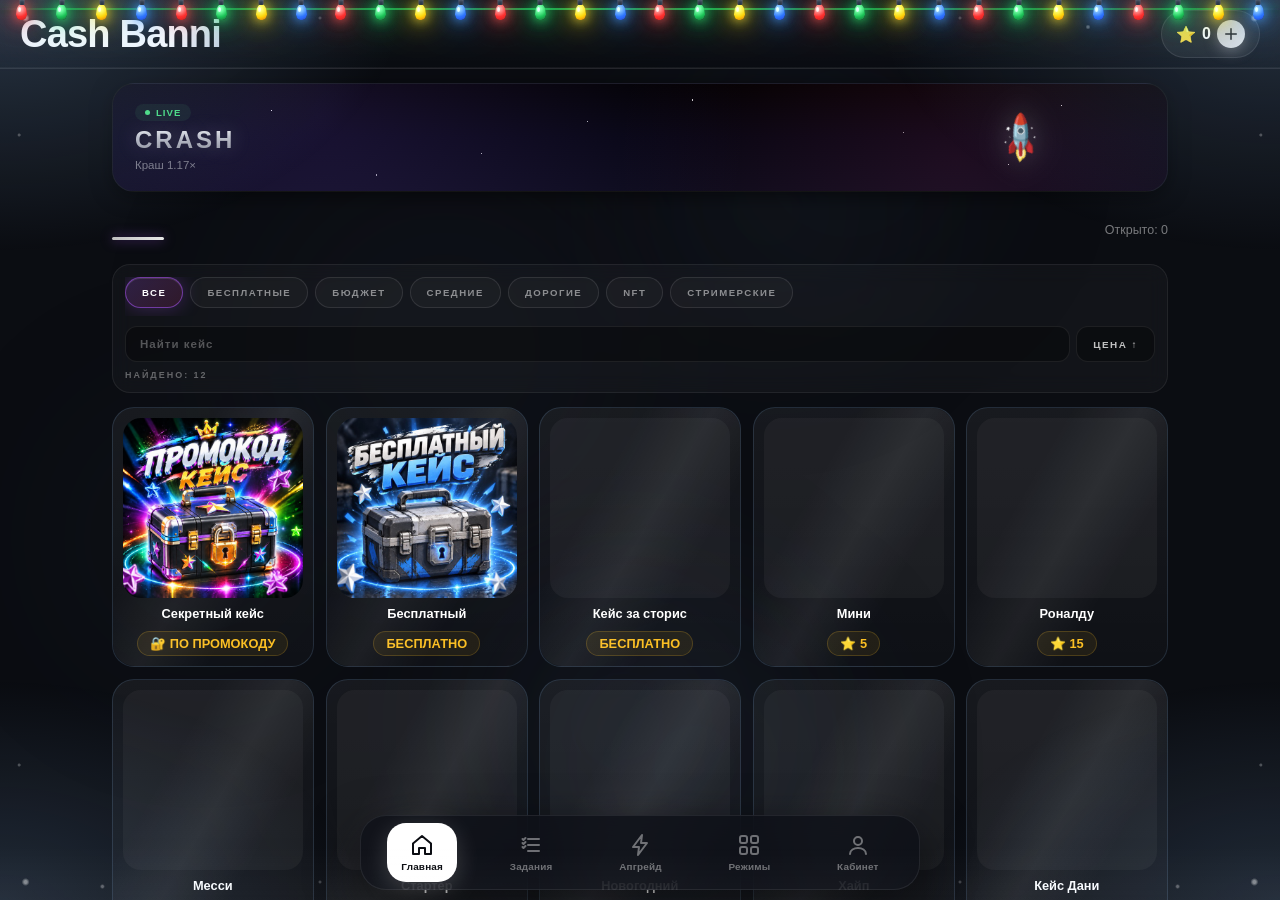
==== index.html @ eaf21b35 "fix: enable case images, rename .JPG to .jpg" ====
<!DOCTYPE html>
<html lang="ru">
<head>
  <meta http-equiv="Cache-Control" content="no-cache, no-store, must-revalidate, max-age=0">
  <meta http-equiv="Pragma" content="no-cache">
  <meta http-equiv="Expires" content="0">
  <meta name="robots" content="noindex, nofollow">

<meta charset="UTF-8">
  <!-- 🚀 Performance: preconnect -->
  <link rel="preconnect" href="https://whybannie.github.io">
  <link rel="preconnect" href="https://cashbanni-api-proxy2.vercel.app">
  <link rel="dns-prefetch" href="https://whybannie.github.io">
  <link rel="dns-prefetch" href="https://cashbanni-api-proxy2.vercel.app">
  
  <!-- 🚀 Performance: prefetch критичных ресурсов -->
  <link rel="prefetch" href="js/data38.js?v=1995" as="script">
  <link rel="prefetch" href="js/app38.js?v=1995" as="script">
  <link rel="prefetch" href="js/caseimg38.js?v=1530" as="script">
  <link rel="preload" href="css/style.css?v=1995" as="style">

<meta name="viewport" content="width=device-width, initial-scale=1.0, maximum-scale=1.0, user-scalable=no, viewport-fit=cover">
<title>Cash Banni</title>
<meta name="build" content="67">
<meta http-equiv="Cache-Control" content="no-cache, no-store, must-revalidate">
<meta http-equiv="Pragma" content="no-cache">
<meta http-equiv="Expires" content="0">
<link rel="stylesheet" href="css/style.css?v=1995">
<script src="https://telegram.org/js/telegram-web-app.js?v=715" defer></script>
<link rel="preload" as="image" href="case_fri.JPG">
<link rel="preload" as="image" href="case_mini.JPG">
<link rel="preload" as="image" href="case_starter.JPG">
<link rel="preload" as="image" href="case_xaip.JPG">
<link rel="preload" as="image" href="case_premium.JPG">
<link rel="preload" as="image" href="case_danya.JPG">
<link rel="preconnect" href="https://cashbanni-api-proxy2.vercel.app" crossorigin>
<link rel="preconnect" href="https://telegram.org" crossorigin>
</head>
<body>
<!-- ===== PRELOADER v190 ===== -->
<div id="preloader">
  <div class="pl-bg"></div>
  <div class="pl-glow pl-g1"></div>
  <div class="pl-glow pl-g2"></div>
  <div class="pl-glow pl-g3"></div>
  
  <div class="pl-particles">
    <span></span><span></span><span></span><span></span><span></span>
    <span></span><span></span><span></span><span></span><span></span>
  </div>
  
  <div class="pl-center">
    <div class="pl-logo-wrap">
      <div class="pl-logo-ring"></div>
      <div class="pl-logo-ring pl-logo-ring2"></div>
      <div class="pl-logo-icon">
        <svg viewBox="0 0 64 64" fill="none" xmlns="http://www.w3.org/2000/svg">
          <defs>
            <linearGradient id="plGrad1" x1="0%" y1="0%" x2="100%" y2="100%">
              <stop offset="0%" style="stop-color:#a855f7"/>
              <stop offset="50%" style="stop-color:#ec4899"/>
              <stop offset="100%" style="stop-color:#fbbf24"/>
            </linearGradient>
            <linearGradient id="plGrad2" x1="0%" y1="0%" x2="100%" y2="100%">
              <stop offset="0%" style="stop-color:#fbbf24"/>
              <stop offset="100%" style="stop-color:#f59e0b"/>
            </linearGradient>
          </defs>
          <!-- Подарок -->
          <rect x="12" y="28" width="40" height="28" rx="4" fill="url(#plGrad1)" opacity="0.9"/>
          <rect x="10" y="20" width="44" height="10" rx="3" fill="url(#plGrad1)"/>
          <rect x="28" y="20" width="8" height="36" fill="url(#plGrad2)"/>
          <rect x="10" y="24" width="44" height="4" fill="url(#plGrad2)" opacity="0.8"/>
          <!-- Бант -->
          <ellipse cx="22" cy="16" rx="8" ry="6" fill="url(#plGrad2)"/>
          <ellipse cx="42" cy="16" rx="8" ry="6" fill="url(#plGrad2)"/>
          <circle cx="32" cy="16" r="5" fill="url(#plGrad2)"/>
          <!-- Блик -->
          <rect x="16" y="34" width="4" height="14" rx="2" fill="rgba(255,255,255,0.3)"/>
          <!-- Искры -->
          <circle cx="52" cy="12" r="2" fill="#fbbf24" class="pl-spark pl-spark1"/>
          <circle cx="12" cy="10" r="1.5" fill="#ec4899" class="pl-spark pl-spark2"/>
          <circle cx="54" cy="24" r="1.5" fill="#a855f7" class="pl-spark pl-spark3"/>
        </svg>
      </div>
    </div>
    
    <div class="pl-title santa-hat">CASH BANNI</div>
    <div class="pl-subtitle">STARS · CASES · REWARDS</div>
    
    <div class="pl-progress">
      <div class="pl-progress-track">
        <div class="pl-progress-fill" id="plFill"></div>
        <div class="pl-progress-glow"></div>
      </div>
      <div class="pl-progress-pct" id="plPct">0%</div>
    </div>
    
    <div class="pl-footer">🎄 Загружаем зимние подарки... ❄</div>
  </div>
</div>
<script>
(function(){
  var pct=0, done=false, t0=Date.now();
  var elP=document.getElementById('plPct');
  var elF=document.getElementById('plFill');
  var iv=setInterval(function(){
    var target=done?100:Math.min(92,(Date.now()-t0)/22);
    pct+=(target-pct)*0.12+0.4;
    if(!done&&pct>92)pct=92;
    if(done&&pct>100)pct=100;
    if(elP)elP.textContent=Math.floor(pct)+'%';
    if(elF)elF.style.width=pct+'%';
    if(done&&pct>=99.5){
      clearInterval(iv);
      var pl=document.getElementById('preloader');
      if(pl){pl.classList.add('hide');setTimeout(function(){if(pl.parentNode)pl.parentNode.removeChild(pl);},650);}
    }
  },50);
  window.addEventListener('load',function(){setTimeout(function(){done=true;},800);});
  setTimeout(function(){done=true;},7000);
})();
</script>



<script>
window.addEventListener("error",function(e){try{if(!(window.S&&window.S.isAdmin))return; if(e.target&&e.target!==window&&e.target.tagName){return;}var d=document.getElementById("errBanner")||document.createElement("div");d.id="errBanner";d.style.cssText="position:fixed;left:0;right:0;bottom:0;background:#440000;color:#ffdddd;font:11px/1.4 monospace;padding:8px;z-index:999999;white-space:pre-wrap;max-height:40%;overflow:auto";d.textContent="JS ERROR: "+e.message+" | file: "+((e.filename||"").split("/").pop())+" line "+e.lineno;if(!d.parentNode)document.body.appendChild(d);}catch(_){}},true);
</script>
<svg xmlns="http://www.w3.org/2000/svg" style="display:none">
<symbol id="i-home" viewBox="0 0 24 24"><path d="M3 10.5 12 3l9 7.5V21h-6v-6H9v6H3z"/></symbol>
<symbol id="i-tasks" viewBox="0 0 24 24"><path d="M9 6h11M9 12h11M9 18h11"/><path d="m3.5 6 1 1 2-2m-3 5 1 1 2-2m-3 5 1 1 2-2"/></symbol>
<symbol id="i-bolt" viewBox="0 0 24 24"><path d="M13 2 4 14h6l-1 8 9-12h-6l1-8z"/></symbol>
<symbol id="i-modes" viewBox="0 0 24 24"><rect x="3" y="3" width="7" height="7" rx="2"/><rect x="14" y="3" width="7" height="7" rx="2"/><rect x="3" y="14" width="7" height="7" rx="2"/><rect x="14" y="14" width="7" height="7" rx="2"/></symbol>
<symbol id="i-user" viewBox="0 0 24 24"><circle cx="12" cy="8" r="4"/><path d="M4 21c0-4 4-6 8-6s8 2 8 6"/></symbol>
<symbol id="i-plus" viewBox="0 0 24 24"><path d="M12 5v14M5 12h14"/></symbol>
<symbol id="i-x" viewBox="0 0 24 24"><path d="M6 6l12 12M18 6 6 18"/></symbol>
<symbol id="i-back" viewBox="0 0 24 24"><path d="m15 18-6-6 6-6"/></symbol>
<symbol id="i-rocket" viewBox="0 0 24 24"><path d="M4.5 16.5c-1.5 1.3-2 5-2 5s3.7-.5 5-2c.7-.8.7-2.1-.1-2.9a2.2 2.2 0 0 0-2.9-.1z"/><path d="M12 15l-3-3a22 22 0 0 1 2-4A12.9 12.9 0 0 1 22 2c0 2.7-.8 7.5-6 11a22 22 0 0 1-4 2z"/><path d="M9 12H4s.5-3 2-4c1.6-1 5 0 5 0M12 15v5s3-.5 4-2c1-1.6 0-5 0-5"/></symbol>
<symbol id="i-swords" viewBox="0 0 24 24"><path d="M4 4l16 16M20 4 4 20"/><path d="m14 18 4 4M18 14l4 4M10 18l-4 4M6 14l-4 4"/></symbol>
<symbol id="i-cart" viewBox="0 0 24 24"><circle cx="9" cy="20" r="1.6"/><circle cx="17" cy="20" r="1.6"/><path d="M3 4h2l2.6 12h10.8L21 8H7"/></symbol>
<symbol id="i-gift" viewBox="0 0 24 24"><rect x="3" y="8" width="18" height="4" rx="1"/><path d="M5 12v9h14v-9M12 8v13"/><path d="M12 8c-2.5 0-4.5-1-4.5-3S10.5 3 12 8c1.5-5 4.5-3 4.5-3S14.5 8 12 8z"/></symbol>
<symbol id="i-mega" viewBox="0 0 24 24"><path d="M3 11l18-6v14L3 13v-2z"/><path d="M11.6 16.8a3 3 0 1 1-5.8-1.6"/></symbol>
<symbol id="i-users" viewBox="0 0 24 24"><circle cx="9" cy="8" r="3.5"/><path d="M2.5 20c0-3.5 3-5.5 6.5-5.5s6.5 2 6.5 5.5"/><circle cx="17.5" cy="9" r="3"/><path d="M17.5 14.5c2.8 0 4.5 1.8 4.5 4.5"/></symbol>
<symbol id="i-trophy" viewBox="0 0 24 24"><path d="M8 21h8M12 17v4M7 4h10v5a5 5 0 0 1-10 0V4z"/><path d="M7 6H4a3 3 0 0 0 3 4M17 6h3a3 3 0 0 1-3 4"/></symbol>
<symbol id="i-star" viewBox="0 0 24 24"><path d="m12 2 3 6.6 7 .9-5.2 4.8 1.4 7L12 17.8 5.8 21.3l1.4-7L2 9.5l7-.9L12 2z"/></symbol>
</svg>

<canvas id="confetti"></canvas>
<div class="bubbles" id="bubbles"></div>

<header class="header">
  <div class="logo">Cash <span>Banni</span></div>
  <div class="hdr-right">
    <div class="balance">⭐<span id="balanceValue">0</span><button class="add-btn" onclick="addStars()"><svg class="ic s"><use href="#i-plus"/></svg></button></div>
  </div>
  <div class="xp-line"><div id="lvlFill"></div></div>
</header>

<main class="container">

  <section class="section active" id="sec-home">
    <div class="crash-hero" onclick="activateTab('crash')">
      <div class="ch-bg"></div>
      <div class="ch-content">
        <div class="ch-badge"><span class="ch-dot"></span> LIVE</div>
        <b class="ch-title">CRASH</b>
        <span class="ch-sub" id="heroCrashState">Успей забрать до краша</span>
      </div>
      <div class="ch-rocket">🚀</div>
    </div>
    <div class="sec-head"><h2><span class="santa-hat">Кейсы</h2><span class="muted" id="casesStat"></span></div>
    <div class="csf-bar">
      <div class="csf-cats" id="csfCats">
        <button class="csf-chip active" data-cat="all">Все</button>
        <button class="csf-chip" data-cat="free">Бесплатные</button>
        <button class="csf-chip" data-cat="budget">Бюджет</button>
        <button class="csf-chip" data-cat="mid">Средние</button>
        <button class="csf-chip" data-cat="rich">Дорогие</button>
        <button class="csf-chip" data-cat="nft">NFT</button>
        <button class="csf-chip" data-cat="streamer">Стримерские</button>
      </div>
      <div class="csf-tools">
        <input class="csf-search" id="csfSearch" placeholder="Найти кейс">
        <button class="csf-sort" id="csfSort" onclick="csfToggleSort()">Цена ↑</button>
      </div>
      <div class="csf-count" id="csfCount"></div>
    </div>
    <div class="cases-grid" id="casesGrid"></div>
  </section>

  <section class="section" id="sec-crash">
    <div class="crash-head">
      <button class="back-btn" onclick="activateTab('home')"><svg class="ic s"><use href="#i-back"/></svg> Назад</button>
      <h2><span class="santa-hat">Crash · Live</h2>
    </div>
    <div class="crash-box" id="crashBox">
      <canvas id="crashCanvas"></canvas>
      <div class="crash-mult" id="crashMult">1.00×</div>
      <div class="crash-status" id="crashStatus"></div>
    </div>
    <div class="crash-panel">
      <div class="cp-row">
        <div class="cp-bet">
          <button class="cp-step" onclick="crashBet(-10)">−</button>
          <div class="cp-val">⭐<span id="crashBetVal">20</span></div>
          <button class="cp-step" onclick="crashBet(10)">+</button>
        </div>
        <div class="cp-chips">
          <button class="cp-chip" onclick="crashSet(10)">10</button>
          <button class="cp-chip" onclick="crashSet(25)">25</button>
          <button class="cp-chip" onclick="crashSet(50)">50</button>
          <button class="cp-chip" onclick="crashSet(100)">100</button>
          <button class="cp-chip" onclick="crashSet(250)">250</button>
        </div>
      </div>
      <button class="btn crash-main-btn bet" id="crashBtn" onclick="crashAction()">ПОСТАВИТЬ ⭐20</button>
    </div>
  </section>

  <section class="section" id="sec-mines">
    <div class="crash-head">
      <button class="back-btn" onclick="activateTab('modes')"><svg class="ic s"><use href="#i-back"/></svg> Назад</button>
      <h2><span class="santa-hat">Mines</h2>
    </div>
    <div class="mines-panel">
      <div class="cp-row">
        <div class="cp-bet">
          <button class="cp-step" onclick="minesBet(-10)">−</button>
          <div class="cp-val">⭐<span id="minesBetVal">20</span></div>
          <button class="cp-step" onclick="minesBet(10)">+</button>
        </div>
        <div class="cp-chips">
          <button class="cp-chip" onclick="minesSet(10)">10</button>
          <button class="cp-chip" onclick="minesSet(25)">25</button>
          <button class="cp-chip" onclick="minesSet(50)">50</button>
          <button class="cp-chip" onclick="minesSet(100)">100</button>
        </div>
      </div>
      <div class="mines-count" id="minesCount">
        <button data-m="3" class="mc sel">3 мины</button>
        <button data-m="5" class="mc">5 мин</button>
        <button data-m="10" class="mc">10 мин</button>
      </div>
      <div class="mines-info"><span id="minesMult">x1.00</span><span id="minesProfit">Профит: ⭐0</span></div>
      <button class="btn crash-main-btn bet" id="minesBtn" onclick="minesAction()">СТАРТ ⭐20</button>
    </div>
    <div class="mines-grid" id="minesGrid"></div>
  </section>

  <section class="section" id="sec-plinko">
    <div class="crash-head">
      <button class="back-btn" onclick="activateTab('modes')"><svg class="ic s"><use href="#i-back"/></svg> Назад</button>
      <h2><span class="santa-hat">Plinko</h2>
    </div>
    <div class="mines-panel">
      <div class="cp-row">
        <div class="cp-bet">
          <button class="cp-step" onclick="plBet(-10)">−</button>
          <div class="cp-val">⭐<span id="plinkoBetVal">20</span></div>
          <button class="cp-step" onclick="plBet(10)">+</button>
        </div>
        <div class="cp-chips">
          <button class="cp-chip" onclick="plSet(10)">10</button>
          <button class="cp-chip" onclick="plSet(25)">25</button>
          <button class="cp-chip" onclick="plSet(50)">50</button>
          <button class="cp-chip" onclick="plSet(100)">100</button>
        </div>
      </div>
      <button class="btn crash-main-btn bet" id="plinkoBtn" onclick="plinkoDrop()">БРОСИТЬ ⭐20</button>
    </div>
    <div class="plinko-board" id="plinkoBoard"></div>
    <div class="crash-history" id="plinkoHist"></div>
  </section>

  <section class="section" id="sec-dogs">
    <div class="dogs-top">
      <h2><span class="santa-hat">🐕 Собачьи бега</h2>
      <div class="dogs-hist" id="dogsHistRow"></div>
    </div>

    <div class="dogs-track" id="dogsTrack">
      <canvas id="dogsCanvas"></canvas>
      <div class="dogs-overlay" id="dogsOverlay"></div>
    </div>

    <div class="dogs-odds" id="dogsOdds"></div>

    <div class="dogs-panel">
      <div class="dp-col">
        <div class="dp-label">СТАВКА</div>
        <div class="dp-amount">
          <button class="dp-step" onclick="dogsBet(-10)">−</button>
          <div class="dp-val">⭐<span id="dogsBetVal">20</span></div>
          <button class="dp-step" onclick="dogsBet(10)">+</button>
        </div>
        <div class="dp-chips">
          <button onclick="dogsSet(10)">10</button>
          <button onclick="dogsSet(25)">25</button>
          <button onclick="dogsSet(50)">50</button>
          <button onclick="dogsSet(100)">100</button>
          <button onclick="dogsSet(250)">250</button>
        </div>
      </div>
      <div class="dp-col dp-right">
        <div class="dp-label">ВОЗМОЖНЫЙ ВЫИГРЫШ</div>
        <div class="dp-potential">⭐<span id="dogsPotential">0</span></div>
        <button class="btn dogs-btn wait" id="dogsBtn" onclick="dogsStart()">ВЫБЕРИ СОБАКУ</button>
      </div>
    </div>
  </section>


  <section class="section" id="sec-tasks">
  <div class="sec-lbl">
    <div class="sec-lbl-t">Задания</div>
    <div class="sec-lbl-s"><b id="tasksCompleted">0</b>/4 выполнено</div>
  </div>
  
  <div class="tasks-wrap">
    <div class="task-row green" onclick="openCaseModal('free')">
      <div class="task-ico"><svg viewBox="0 0 24 24"><path d="M20 12v10H4V12M2 7h20v5H2zM12 22V7M12 7H7.5a2.5 2.5 0 010-5C11 2 12 7 12 7zM12 7h4.5a2.5 2.5 0 000-5C13 2 12 7 12 7z"/></svg></div>
      <div class="task-body">
        <div class="task-top"><div class="task-name">Бесплатный кейс</div><div class="task-reward">+кейс</div></div>
        <div class="task-sub" id="freeCaseState">Раз в 24 часа · нужна подписка</div>
        <div class="task-bar"><div class="task-bar-fill" id="freeBar" style="width:0%"></div></div>
      </div>
      <div class="task-go">›</div>
    </div>
    
    <div class="task-row purple" onclick="openChannel()">
      <div class="task-ico"><svg viewBox="0 0 24 24"><path d="M15 10l4.553-2.276A1 1 0 0121 8.618v6.764a1 1 0 01-1.447.894L15 14M5 18h8a2 2 0 002-2V8a2 2 0 00-2-2H5a2 2 0 00-2 2v8a2 2 0 002 2z"/></svg></div>
      <div class="task-body">
        <div class="task-top"><div class="task-name">Подписка на канал</div><div class="task-reward">+кейс</div></div>
        <div class="task-sub">Подпишись на <b>@CashBanni</b></div>
      </div>
      <button class="task-act" id="subBtn" onclick="openChannel(); event.stopPropagation();">Подписаться</button>
    </div>
    
    <div class="task-row pink" onclick="openStoryCaseModal()">
      <div class="task-ico"><svg viewBox="0 0 24 24"><path d="M3 9a2 2 0 012-2h.93a2 2 0 001.664-.89l.812-1.22A2 2 0 0110.07 4h3.86a2 2 0 011.664.89l.812 1.22A2 2 0 0018.07 7H19a2 2 0 012 2v9a2 2 0 01-2 2H5a2 2 0 01-2-2V9zM15 13a3 3 0 11-6 0 3 3 0 016 0z"/></svg></div>
      <div class="task-body">
        <div class="task-top"><div class="task-name">Опубликуй сторис</div><div class="task-reward">+кейс</div></div>
        <div class="task-sub">Расскажи о нас и получи <b>кейс за сторис</b></div>
      </div>
      <div class="task-go">›</div>
    </div>
    
    <div class="task-row blue">
      <div class="task-ico"><svg viewBox="0 0 24 24"><path d="M17 20h5v-2a3 3 0 00-5.356-1.857M17 20H7m10 0v-2c0-.656-.126-1.283-.356-1.857M7 20H2v-2a3 3 0 015.356-1.857M7 20v-2c0-.656.126-1.283.356-1.857m0 0a5.002 5.002 0 019.288 0M15 7a3 3 0 11-6 0 3 3 0 016 0zm6 3a2 2 0 11-4 0 2 2 0 014 0zM7 10a2 2 0 11-4 0 2 2 0 014 0z"/></svg></div>
      <div class="task-body">
        <div class="task-top"><div class="task-name">Пригласи друга</div><div class="task-reward">+⭐5</div></div>
        <div class="task-sub">Друг внесёт депозит от ⭐5 · Приглашено: <b id="refCount">0</b></div>
      </div>
      <button class="task-act" onclick="openReferralModal(); event.stopPropagation();">Открыть</button>
    </div>
  </div>
  
  
  
  <div class="sec-lbl" style="margin-top:26px">
    <div class="sec-lbl-t">Достижения</div>
    <div class="sec-lbl-s"><b id="achDone">0</b>/<span id="achTotal">8</span></div>
  </div>
  <div id="achList"></div>

    <button class="write-us-btn" onclick="openWriteUsModal()">✉️ Написать нам</button>
</section>

  <section class="section" id="sec-upgrade">
    <h2><span class="santa-hat">Апгрейд</h2>
    <div class="up-layout">
      <div class="wheel-wrap">
        <div class="wheel-pointer"></div>
        <div class="wheel" id="upWheel"></div>
        <div class="wheel-center" id="upChance">0%</div>
      </div>
      <button class="btn btn-primary mt" id="upBtn">Улучшить</button>
      <h3 class="mt">Твои предметы</h3>
      <div class="h-scroll" id="upMine"></div>
      <h3>Цель — зона шанса появится на колесе</h3>
      <div class="h-scroll" id="upTarget"></div>
    </div>
  </section>

  <section class="section" id="sec-modes">
    <div class="sec-title"><h2><span class="santa-hat">Режимы</h2></div>

    <div class="game-card gc-crash" onclick="activateTab('crash')">
      <div class="gc-body">
        <div class="gc-badge live"><span class="gc-dot"></span>LIVE</div>
        <b class="gc-title">Crash</b>
        <span class="gc-desc">Ракета · общий эфир · до ×150</span>
        <div class="gc-go">ИГРАТЬ <span class="gc-arrow">→</span></div>
      </div>
      <div class="gc-art">🚀</div>
    </div>

    <div class="game-card gc-plinko" onclick="activateTab('plinko')">
      <div class="gc-body">
        <div class="gc-badge">CLASSIC</div>
        <b class="gc-title">Plinko</b>
        <span class="gc-desc">Шарик и множители до ×12</span>
        <div class="gc-go">ИГРАТЬ <span class="gc-arrow">→</span></div>
      </div>
      <div class="gc-art">🎯</div>
    </div>

    <div class="game-card gc-mines" onclick="activateTab('mines')">
      <div class="gc-body">
        <div class="gc-badge">CLASSIC</div>
        <b class="gc-title">Mines</b>
        <span class="gc-desc">Поле 5×5 · множитель до ×100</span>
        <div class="gc-go">ИГРАТЬ <span class="gc-arrow">→</span></div>
      </div>
      <div class="gc-art">💎</div>
    </div>

    <div class="game-card gc-dogs" onclick="activateTab('dogs')">
      <div class="gc-body">
        <div class="gc-badge live"><span class="gc-dot"></span>ГОНКИ</div>
        <b class="gc-title">Доги</b>
        <span class="gc-desc">8 собак · камера · до ×15</span>
        <div class="gc-go">ИГРАТЬ <span class="gc-arrow">→</span></div>
      </div>
      <div class="gc-art">🐕</div>
    </div>

    <div class="game-card gc-battles gc-locked">
      <div class="gc-body">
        <div class="gc-badge soon">СКОРО</div>
        <b class="gc-title">Баттлы 1×1</b>
        <span class="gc-desc">Дуэли с игроками · временно закрыто</span>
        <div class="gc-go gc-go-lock">🔒 ЗАКРЫТО</div>
      </div>
      <div class="gc-art">⚔️</div>
    </div>

  </section>

  <section class="section" id="sec-battles">
    <div class="crash-head">
      <button class="back-btn" onclick="activateTab('modes')"><svg class="ic s"><use href="#i-back"/></svg> Назад</button>
      <h2><span class="santa-hat">Баттлы</h2>
    </div>
    <button class="btn btn-primary mb" onclick="createBattle()">+ Создать баттл</button>
    <div id="battlesList"></div>
  </section>


  <section class="section" id="sec-profile">
    <div class="pcard">
      <div class="pava" id="pAva">😎</div>
      <div class="pinfo">
        <b id="pName">Игрок</b>
        <span>ID #<span id="myId">—</span> · с <span id="pReg">—</span></span>
        <div class="pbads" id="pBadges"></div>
      </div>
      <button class="btn btn-secondary task-btn" onclick="copyId()">ID</button>
    </div>
        <!-- НОВОГОДНИЙ ТАЙМЕР (премиум) -->
    <div class="ny-timer-card mt" id="newyearTimer">
      <!-- Декоративные углы -->
      <span class="ny-corner ny-corner-tl"></span>
      <span class="ny-corner ny-corner-tr"></span>
      <span class="ny-corner ny-corner-bl"></span>
      <span class="ny-corner ny-corner-br"></span>
      
      <!-- Заголовок -->
      <div class="ny-timer-top">
        <div class="ny-timer-icon">
          <svg viewBox="0 0 24 24" width="22" height="22" fill="none" xmlns="http://www.w3.org/2000/svg">
            <defs>
              <linearGradient id="nyTreeGrad" x1="0%" y1="0%" x2="100%" y2="100%">
                <stop offset="0%" style="stop-color:#fbbf24"/>
                <stop offset="50%" style="stop-color:#f59e0b"/>
                <stop offset="100%" style="stop-color:#dc2626"/>
              </linearGradient>
            </defs>
            <!-- Звезда на вершине -->
            <path d="M12 2l1.2 2.5 2.8.4-2 2 .5 2.8L12 8.4l-2.5 1.3.5-2.8-2-2 2.8-.4L12 2z" fill="url(#nyTreeGrad)"/>
            <!-- Ёлка -->
            <path d="M12 7l3.5 5h-2l3 4.5h-2.5l2.5 3.5H7.5l2.5-3.5H7.5l3-4.5h-2L12 7z" fill="url(#nyTreeGrad)"/>
            <!-- Ствол -->
            <rect x="11" y="20" width="2" height="2" rx="0.5" fill="url(#nyTreeGrad)"/>
          </svg>
        </div>
        <div class="ny-timer-label">
          <span class="ny-timer-subtitle">Осталось до</span>
          <span class="ny-timer-title">Нового Года</span>
        </div>
        <div class="ny-timer-badge" id="nyYearBadge">2026</div>
      </div>
      
      <!-- Цифры -->
      <div class="ny-timer-digits">
        <div class="ny-timer-unit">
          <div class="ny-timer-num-wrap">
            <div class="ny-timer-num" id="nyDays">--</div>
          </div>
          <div class="ny-timer-txt">дней</div>
        </div>
        <div class="ny-timer-sep"><span></span><span></span></div>
        <div class="ny-timer-unit">
          <div class="ny-timer-num-wrap">
            <div class="ny-timer-num" id="nyHours">--</div>
          </div>
          <div class="ny-timer-txt">часов</div>
        </div>
        <div class="ny-timer-sep"><span></span><span></span></div>
        <div class="ny-timer-unit">
          <div class="ny-timer-num-wrap">
            <div class="ny-timer-num" id="nyMins">--</div>
          </div>
          <div class="ny-timer-txt">минут</div>
        </div>
        <div class="ny-timer-sep"><span></span><span></span></div>
        <div class="ny-timer-unit">
          <div class="ny-timer-num-wrap">
            <div class="ny-timer-num" id="nySecs">--</div>
          </div>
          <div class="ny-timer-txt">секунд</div>
        </div>
      </div>
      
      <!-- Декоративная линия -->
      <div class="ny-timer-line"></div>
      
      <!-- Пожелание -->
      <div class="ny-timer-wish">Пусть этот год будет удачным</div>
    </div>

<script>
(function(){
  function getNextNY(){
    const now = new Date();
    let year = now.getFullYear();
    let ny = new Date(year + 1, 0, 1, 0, 0, 0);
    if(now > ny) ny = new Date(year + 2, 0, 1, 0, 0, 0);
    return ny;
  }
  
  const target = getNextNY();
  const el = document.getElementById('newyearTimer');
  const daysEl = document.getElementById('nyDays');
  const hoursEl = document.getElementById('nyHours');
  const minsEl = document.getElementById('nyMins');
  const secsEl = document.getElementById('nySecs');
  const yearBadge = document.getElementById('nyYearBadge');
  
  if(yearBadge) yearBadge.textContent = target.getFullYear();
  
  function pad(n){ return String(n).padStart(2, '0'); }
  
  function update(){
    if(!el) return;
    const now = new Date();
    let diff = target - now;
    
    if(diff <= 0){
      el.classList.add('celebrating');
      const title = el.querySelector('.ny-timer-title');
      if(title) title.textContent = 'С Новым Годом!';
      const wish = el.querySelector('.ny-timer-wish');
      if(wish) wish.textContent = 'Праздник начался';
      daysEl.textContent = '00';
      hoursEl.textContent = '00';
      minsEl.textContent = '00';
      secsEl.textContent = '00';
      return;
    }
    
    const days = Math.floor(diff / (1000 * 60 * 60 * 24));
    diff -= days * (1000 * 60 * 60 * 24);
    const hours = Math.floor(diff / (1000 * 60 * 60));
    diff -= hours * (1000 * 60 * 60);
    const mins = Math.floor(diff / (1000 * 60));
    diff -= mins * (1000 * 60);
    const secs = Math.floor(diff / 1000);
    
    daysEl.textContent = days < 10 ? '0' + days : days;
    hoursEl.textContent = pad(hours);
    minsEl.textContent = pad(mins);
    secsEl.textContent = pad(secs);
  }
  
  update();
  setInterval(update, 1000);
})();
</script>

        <div class="rank-card mt" id="rankCard"></div>
    <div class="stats-grid mt" id="statsGrid"></div>
    <div class="task-card mt" onclick="openPay()">
      <div class="ic-box gold"><svg class="ic"><use href="#i-star"/></svg></div>
      <div class="task-info"><b>Пополнить баланс</b><span>От ⭐1 · оплата через Telegram Stars</span></div>
      <div class="hero-go">›</div>
    </div>
    <div class="task-card">
      <div class="ic-box green"><svg class="ic"><use href="#i-mega"/></svg></div>
      <div class="task-info"><b>Подписка на канал</b><span id="subState">Не активна</span></div>
      <button class="btn btn-secondary task-btn" id="subBtn2" onclick="doSub()">Получить</button>
    </div>
    <div class="task-card">
      <div class="ic-box purple"><svg class="ic" viewBox="0 0 24 24" fill="none"><path d="M17 21v-2a4 4 0 0 0-4-4H5a4 4 0 0 0-4 4v2M9 11a4 4 0 1 0 0-8 4 4 0 0 0 0 8zM23 21v-2a4 4 0 0 0-3-3.87M16 3.13a4 4 0 0 1 0 7.75" stroke="currentColor" stroke-width="1.8" stroke-linecap="round" stroke-linejoin="round"/></svg></div>
      <div class="task-info"><b>Подписка на группу</b><span id="groupSubState">Не активна</span></div>
      <button class="btn btn-secondary task-btn" id="groupSubBtn" onclick="doGroupSub()">Вступить</button>
    </div>

    <div class="task-card mt" id="supProfileBtn" onclick="openWriteUsModal()">
      <div class="ic-box silver"><svg class="ic" viewBox="0 0 24 24" fill="none"><path d="M3 18v-6a9 9 0 0 1 18 0v6" stroke="currentColor" stroke-width="1.8" stroke-linecap="round"/><path d="M21 19a2 2 0 0 1-2 2h-1a2 2 0 0 1-2-2v-3a2 2 0 0 1 2-2h3v5ZM3 19a2 2 0 0 0 2 2h1a2 2 0 0 0 2-2v-3a2 2 0 0 0-2-2H3v5Z" fill="currentColor"/></svg></div>
      <div class="task-info"><b>Связаться с нами</b><span>banni.support@gmail.com</span></div>
      <div class="hero-go">›</div>
    </div>
    <h2 class="mt"><span class="santa-hat">Мои предметы</h2>
    <div class="sec-head mb"><span class="muted" id="invValue"></span><button class="btn btn-sell" onclick="sellAll()">Продать всё</button></div>
    <div class="inventory-grid" id="inventoryGrid"></div>

    <h2 class="mt"><span class="santa-hat">Топ-50 лидеров</h2>
    <div id="topList"></div>

    <h3 class="mt">Промокод</h3>
    <div class="row"><input id="promoInput" placeholder="ВВЕДИ КОД"><button class="btn btn-primary" onclick="applyPromo()">OK</button></div>
    <h3 class="mt">Настройки</h3>
    <label class="switch-row"><input type="checkbox" id="soundToggle" onchange="toggleSound()"> Звуки и вибрация</label>
    <label class="switch-row"><input type="checkbox" id="fairToggle" onchange="toggleFair()"> Provably Fair</label>
    <div class="muted small" id="fairInfo"></div>
    <div id="adminBlock" style="display:none">
      <h2 class="mt"><span class="santa-hat">🛡 Админ-панель</h2>
      <div class="stats-grid" id="adminStats"></div>
      <div class="muted small" id="adminCaseOpens" style="margin:6px 0"></div>
      <h3 class="mt">Начислить Stars по ID</h3>
      <div class="row"><input id="admId" placeholder="ID"><input id="admSum" placeholder="Сумма"><button class="btn btn-primary" onclick="admGrant()">OK</button></div>
      <h3 class="mt">Рассылка всем игрокам</h3>
      <div class="row"><input id="admMsg" placeholder="Текст"><button class="btn btn-primary" onclick="admBroadcast()">Отправить</button></div>
      <h3 class="mt">Промокоды</h3>
      <div id="adminPromos"></div>
      <div class="row"><input id="admPromoCode" placeholder="КОД"><input id="admPromoSum" placeholder="Сумма"><button class="btn btn-primary" onclick="admPromoCreate()">Создать</button></div>
      <h3 class="mt">Операторы поддержки</h3>
    <div id="adminOperators"></div>
    <div class="row"><input id="admOpId" placeholder="ID оператора"><button class="btn btn-primary" onclick="admAddOperator()">Назначить</button></div>
    <h3 class="mt">Тикеты поддержки</h3>
    <div id="adminTickets"></div>
    <h3 class="mt">Игроки</h3>
      <div id="adminUsers"></div>
      <div class="maint-toggle-row">
        <div class="maint-toggle-info">
          <div class="maint-toggle-title">🔧 Режим обслуживания</div>
          <div class="maint-toggle-desc">Скроет проект для всех, кроме админа</div>
        </div>
        <button class="maint-toggle-btn" id="toggleMaintBtn" onclick="toggleMaintenance()">Включить</button>
      </div>
    </div>
  </section>
</main>

<nav class="bottom-nav">
  <button data-tab="home" class="active"><svg class="ic"><use href="#i-home"/></svg><span class="nl">Главная</span></button>
  <button data-tab="tasks"><svg class="ic"><use href="#i-tasks"/></svg><span class="nl">Задания</span></button>
  <button data-tab="upgrade"><svg class="ic"><use href="#i-bolt"/></svg><span class="nl">Апгрейд</span></button>
  <button data-tab="modes"><svg class="ic"><use href="#i-modes"/></svg><span class="nl">Режимы</span></button>
  <button data-tab="profile"><svg class="ic"><use href="#i-user"/></svg><span class="nl">Кабинет</span></button>
</nav>

<div class="modal-overlay" id="caseModal">
  <div class="modal case-full">
    <div class="cf-head"><h3 id="cmTitle"></h3><button class="x" onclick="closeCaseModal()"><svg class="ic s"><use href="#i-x"/></svg></button></div>
    <div class="cf-contents" id="cmContents"></div>
    <div class="cf-strips" id="cfStrips"></div>
    <div class="cf-actions">
      <button class="btn btn-secondary" id="btnX1" onclick="spin(1)">×1 ⭐<span id="p1"></span></button>
      <button class="btn btn-secondary" id="btnX3" onclick="spin(3)">×3 ⭐<span id="p3"></span></button>
      <button class="btn btn-primary" id="btnX5" onclick="spin(5)">×5 ⭐<span id="p5"></span></button>
    </div>
  </div>
</div>

<div class="modal-overlay" id="payModal">
  <div class="modal">
    <div class="sheet-grab"></div>
    <div class="modal-head"><h3>💳 Пополнение</h3><button class="x" onclick="modalClose('payModal')"><svg class="ic s"><use href="#i-x"/></svg></button></div>
    <div class="pay-grid" id="payGrid"></div>
    <div class="row mt"><input id="payCustom" type="number" min="1" max="10000" placeholder="Своя сумма (1–10000)"><button class="btn btn-primary" onclick="doPayCustom()">Оплатить</button></div>
    <p class="muted small mt">Откроется официальная панель оплаты Telegram Stars.</p>
  </div>
</div>

<div class="modal-overlay" id="battleModal">
  <div class="modal">
    <div class="sheet-grab"></div>
    <div class="modal-head"><h3>Баттл</h3><button class="x" onclick="closeBattle()"><svg class="ic s"><use href="#i-x"/></svg></button></div>
    <div class="battle-pot">Банк: ⭐<span id="battlePot">0</span></div>
    <div class="wheel-wrap small">
      <div class="wheel-pointer"></div>
      <div class="wheel" id="bWheel"></div>
      <div class="wheel-center">50/50</div>
    </div>
    <div class="battle-players" id="battlePlayers"></div>
    <div class="battle-log" id="battleLog"></div>
  </div>
</div>

<div class="toasts" id="toasts"></div>
<script src="js/data38.js?v=1995" defer></script>
<script src="js/app38.js?v=1995" defer></script>
<script src="js/caseimg38.js?v=1530" defer></script>
  <script src="js/dogs38.js?v=940"></script>
  <!-- dogs отключены -->
<script src="js/plinko38.js?v=940" defer></script>
<script src="js/crash38.js?v=1920" defer></script>


<div class="modal-overlay" id="offerModal">
  <div class="modal offer-modal">
    <div class="of-head"><b>Договор оферты</b><button class="x" onclick="offerHide()">✕</button></div>
    <div class="of-body">
      <p><b>1. Предмет соглашения.</b> Stars ⭐ — внутренняя виртуальная валюта приложения CashBanni. Stars не являются денежным средством, криптовалютой или ценной бумагой, не имеют наличного выражения и используются исключительно для участия в игровых механиках приложения.</p>
      <p><b>2. Возврат средств.</b> Пополнение баланса является добровольным и <b>не подлежит возврату, обмену или компенсации</b> ни при каких обстоятельствах, включая неиспользованный остаток Stars.</p>
      <p><b>3. Игровые риски.</b> Результаты игр определяются алгоритмом Provably Fair. Приложение не гарантирует выигрыш. Пользователь осознанно принимает риск потери поставленных Stars.</p>
      <p><b>4. Правила использования.</b> Запрещены: накрутки, эксплуатация багов, мультиаккаунтинг, передача аккаунта. При нарушении администрация вправе заблокировать аккаунт без компенсации баланса и инвентаря.</p>
      <p><b>5. Возрастное ограничение.</b> Сервис предназначен для лиц старше 18 лет. Совершая пополнение, пользователь подтверждает своё совершеннолетие.</p>
      <p><b>6. Изменение условий.</b> Администрация может изменять условия оферты в одностороннем порядке. Продолжение использования сервиса означает согласие с новой редакцией.</p>
      <p><b>7. Акцепт оферты.</b> Установка галочки и нажатие «Принять» являются полным и безоговорочным акцептом настоящей оферты согласно ст. 438 ГК РФ.</p>
      <p><b>8. Ограничение ответственности.</b> Администрация не несёт ответственности за: финансовые потери пользователя в результате участия в игровых механиках; технические сбои, вызванные работой платформы Telegram или провайдеров связи; действия третьих лиц, включая возможные блокировки сервисов; неправомерные действия самого пользователя (использование багов, мультиаккаунты, нарушение правил платформы).</p>
      <p><b>9. Применимое право и разрешение споров.</b> Настоящая оферта регулируется и толкуется в соответствии с законодательством Республики Кипр. Любые споры, разногласия или требования, возникающие из настоящей оферты или связанные с ней, подлежат рассмотрению в компетентном суде города Лимассол, Республика Кипр. Совершая акцепт оферты, пользователь прямо соглашается с указанной подсудностью и отказывается от претензий по её применению.</p>
    </div>
    <label class="of-check">
      <input type="checkbox" id="offerCheck">
      <span class="of-box"></span>
      <span>Я прочитал(а) и принимаю условия договора оферты</span>
    </label>
    <button class="btn of-accept" onclick="offerAccept()">ПРИНЯТЬ И ПРОДОЛЖИТЬ</button>
  </div>
</div>
<div class="modal-overlay" id="subGateModal">
  <div class="modal sg-modal sg-v177">
    <button class="x" onclick="modalClose('subGateModal')" style="position:absolute;top:12px;right:12px;z-index:10;"><svg class="ic s"><use href="#i-x"/></svg></button>
    
    <div class="sg-v177-head">
      <div class="sg-v177-svg-wrap">
      <svg class="sg-v177-svg" viewBox="0 0 64 64" fill="none" xmlns="http://www.w3.org/2000/svg">
        <defs>
          <linearGradient id="giftGrad" x1="0%" y1="0%" x2="100%" y2="100%">
            <stop offset="0%" style="stop-color:#f59e0b"/>
            <stop offset="100%" style="stop-color:#ec4899"/>
          </linearGradient>
          <linearGradient id="ribbonGrad" x1="0%" y1="0%" x2="0%" y2="100%">
            <stop offset="0%" style="stop-color:#e8e8e8"/>
            <stop offset="100%" style="stop-color:#c0c0c0"/>
          </linearGradient>
        </defs>
        <!-- Коробка -->
        <rect x="8" y="26" width="48" height="32" rx="3" fill="url(#giftGrad)"/>
        <!-- Крышка -->
        <rect x="6" y="18" width="52" height="10" rx="2" fill="url(#giftGrad)" opacity="0.9"/>
        <!-- Лента вертикальная -->
        <rect x="29" y="18" width="6" height="40" fill="url(#ribbonGrad)"/>
        <!-- Лента горизонтальная -->
        <rect x="6" y="22" width="52" height="4" fill="url(#ribbonGrad)"/>
        <!-- Бант левая -->
        <ellipse cx="24" cy="14" rx="8" ry="6" fill="url(#ribbonGrad)"/>
        <!-- Бант правая -->
        <ellipse cx="40" cy="14" rx="8" ry="6" fill="url(#ribbonGrad)"/>
        <!-- Бант центр -->
        <circle cx="32" cy="14" r="4" fill="url(#ribbonGrad)"/>
        <!-- Блик -->
        <rect x="12" y="32" width="4" height="12" rx="2" fill="rgba(255,255,255,.4)"/>
        <!-- Искры -->
        <circle cx="50" cy="10" r="1.5" fill="#fbbf24">
          <animate attributeName="opacity" values="0;1;0" dur="2s" repeatCount="indefinite"/>
        </circle>
        <circle cx="12" cy="8" r="1" fill="#ec4899">
          <animate attributeName="opacity" values="1;0;1" dur="1.5s" repeatCount="indefinite"/>
        </circle>
        <circle cx="56" cy="20" r="1.2" fill="#fbbf24">
          <animate attributeName="opacity" values="0;1;0" dur="1.8s" repeatCount="indefinite"/>
        </circle>
      </svg>
    </div>
      <h3 class="sg-v177-title">Бесплатный кейс</h3>
      <p class="sg-v177-desc">Выполни оба условия, чтобы получить бесплатный кейс</p>
    </div>

    <div class="sg-v177-actions">
      <!-- Действие 1: Подписка -->
      <div class="sg-v177-card" id="sgCardSub">
        <div class="sg-v177-card-icon">📢</div>
        <div class="sg-v177-card-body">
          <div class="sg-v177-card-title">Подпишись на канал</div>
          <div class="sg-v177-card-sub">@CashBanni · новости и подарки</div>
        </div>
        <button class="sg-v177-card-btn" onclick="openChannel()">Подписаться</button>
      </div>

      <!-- Действие 2: Переслать пост -->
      <div class="sg-v177-card" id="sgCardShare">
        <div class="sg-v177-card-icon">💬</div>
        <div class="sg-v177-card-body">
          <div class="sg-v177-card-title">Переслать пост другу</div>
          <div class="sg-v177-card-sub">Расскажи друзьям о халявных кейсах</div>
        </div>
        <button class="sg-v177-card-btn" onclick="sharePost()">Переслать</button>
      </div>
    </div>

    <div class="sg-v177-preview" id="sgPostPreview" style="display:none;">
      <img src="post_preview.jpg" alt="Пост" class="sg-v177-preview-img">
    </div>

    <button class="btn sg-v177-check" onclick="recheckSub()">
      ✅ Я выполнил действие
    </button>
  </div>
</div>

<div class="modal-overlay" id="errModal">
  <div class="modal err-modal">
    <div class="sheet-grab"></div>
    <div class="err-body">
      <div class="err-icon" id="errIcon">⚠️</div>
      <h3 class="err-title" id="errTitle">Ошибка</h3>
      <p class="err-text" id="errText">Что-то пошло не так</p>
      <div class="err-actions" id="errActions"></div>
    </div>
  </div>
</div>

<!-- ===== v114 SUPPORT ===== -->
<!-- SUPPORT -->
<div class="sup-overlay" id="supOverlay">
  <div class="sup-sheet">
    <div class="sup-head">
      <button class="sup-back" id="supBackBtn" type="button" aria-label="Назад">
        <svg viewBox="0 0 24 24" fill="none"><path d="M15 18l-6-6 6-6" stroke="currentColor" stroke-width="2" stroke-linecap="round" stroke-linejoin="round"/></svg>
      </button>
      <div class="sup-head-info">
        <div class="sup-ava">
          <svg viewBox="0 0 24 24" fill="none"><path d="M3 18v-6a9 9 0 0 1 18 0v6" stroke="#2a2a3e" stroke-width="1.8" fill="none" stroke-linecap="round"/><path d="M21 19a2 2 0 0 1-2 2h-1a2 2 0 0 1-2-2v-3a2 2 0 0 1 2-2h3v5ZM3 19a2 2 0 0 0 2 2h1a2 2 0 0 0 2-2v-3a2 2 0 0 0-2-2H3v5Z" fill="#2a2a3e"/></svg>
        </div>
        <div class="sup-head-text">
          <b>Поддержка</b>
          <span class="sup-status" id="supStatus">онлайн</span>
        </div>
      </div>
      <button class="x" id="supCloseBtn" type="button"><svg class="ic s"><use href="#i-x"/></svg></button>
    </div>
    <div class="sup-body" id="supBody"></div>
    <div class="sup-input-row">
      <input class="sup-input" id="supInput" type="text" placeholder="Напиши сообщение…">
      <button class="sup-send" id="supSendBtn" type="button" aria-label="Отправить">
        <svg viewBox="0 0 24 24" fill="none"><path d="M22 2 11 13M22 2l-7 20-4-9-9-4 20-7Z" stroke="currentColor" stroke-width="1.6" stroke-linecap="round" stroke-linejoin="round"/></svg>
      </button>
    </div>
  </div>
</div>


<div class="modal-overlay" id="storyCaseModal">
  <div class="modal story-v138-modal">
    <div class="sheet-grab"></div>
    <button class="x" onclick="modalClose('storyCaseModal')"><svg class="ic s"><use href="#i-x"/></svg></button>
    
    <div class="story-v138-head">
      <div class="story-anim-icon">
        <div class="story-ring story-ring-1"></div>
        <div class="story-ring story-ring-2"></div>
        <div class="story-ring story-ring-3"></div>
        <svg class="story-cam-svg" viewBox="0 0 24 24" fill="none" xmlns="http://www.w3.org/2000/svg">
          <defs>
            <linearGradient id="storyGrad" x1="0%" y1="0%" x2="100%" y2="100%">
              <stop offset="0%" style="stop-color:#ec4899"/>
              <stop offset="100%" style="stop-color:#a855f7"/>
            </linearGradient>
          </defs>
          <path d="M23 19a2 2 0 0 1-2 2H3a2 2 0 0 1-2-2V8a2 2 0 0 1 2-2h4l2-3h6l2 3h4a2 2 0 0 1 2 2Z" stroke="url(#storyGrad)" stroke-width="1.7" stroke-linecap="round" stroke-linejoin="round"/>
          <circle cx="12" cy="13" r="4" stroke="url(#storyGrad)" stroke-width="1.7"/>
        </svg>
      </div>
      <h3 class="story-v138-title">КЕЙС ЗА СТОРИС</h3>
      <p class="story-v138-sub">Опубликуй и получи кейс с подарками</p>
    </div>
    
    <div class="story-v138-preview" id="storyPreviewBlock">
      <img src="story_promo.jpg" alt="Макет" class="story-v138-img">
      <div class="story-v138-text">
        <div class="story-v138-text-label">ТЕКСТ ДЛЯ СТОРИС:</div>
        <div class="story-v138-text-body">🎁 Халявный кейс каждый день в <b>Cash Banni</b>!

Открывай кейсы с настоящими подарками Telegram 🎁
Кейсы, Апгрейд, Crash, Mines, Plinko

👉 t.me/CashBanni_bot</div>
      </div>
    </div>
    
    <div class="story-v138-btns">
      <button class="btn story-v138-shot-btn" onclick="storyScreenshot()">
        <span id="shotBtnText">📱 СОХРАНИТЬ ФОТО</span>
      </button>
      <button class="btn story-v138-cp-btn" onclick="copyStoryTextFinal()">
        <span id="copyFinalText">📋 СКОПИРОВАТЬ ТЕКСТ</span>
      </button>
    </div>
    
    <div class="story-v138-submit">
      <input type="text" id="storyLinkInput" class="story-v138-inp" placeholder="Ссылка на твою сторис">
      <button class="btn btn-primary story-v138-send-btn" id="storySubmitBtn" onclick="submitStoryLink()">ОТПРАВИТЬ НА ПРОВЕРКУ</button>
    </div>
    
    <div class="story-v138-msg" id="storyStatus"></div>
  </div>
</div>

<div class="modal-overlay" id="writeUsModal">
  <div class="modal write-us-modal">
    <button class="x" onclick="modalClose('writeUsModal')"><svg class="ic s"><use href="#i-x"/></svg></button>
    <div class="write-us-head">
      <div class="write-us-icon">✉️</div>
      <h3 class="write-us-title">Написать нам</h3>
      <p class="write-us-sub">Вопросы, предложения, проблемы? Мы ответим в течение 24 часов</p>
    </div>
    <div class="write-us-box">
      <div class="write-us-email">banni.support@gmail.com</div>
      <button class="btn write-us-copy-btn" onclick="copyWriteUsEmail()">📋 Скопировать email</button>
    </div>
  </div>
</div>

<!-- ===== MAINTENANCE OVERLAY ===== -->
<div id="maintenanceOverlay" class="maintenance-overlay" style="display:none;">
  <div class="maintenance-content">
    <div class="maintenance-icon">⚙️</div>
    <h2 class="maintenance-title"><span class="santa-hat">Технические работы</h2>
    <p class="maintenance-text">Мы обновляем Cash Banni, чтобы сделать его ещё лучше.<br>Пожалуйста, зайдите немного позже.</p>
    <div class="maintenance-loader"></div>
    <p class="maintenance-sub">Скоро вернёмся! 🚀</p>
  </div>
</div>

<div class="modal-overlay" id="giftSendModal">
  <div class="modal">
    <div class="modal-head">
      <h3>🎁 Отправить подарок</h3>
      <button class="x" onclick="modalClose('giftSendModal')"><svg class="ic s"><use href="#i-x"/></svg></button>
    </div>
    <div style="margin-bottom:12px;">
      <div style="display:flex;align-items:center;gap:12px;padding:12px;background:rgba(255,255,255,.04);border-radius:14px;margin-bottom:12px;">
        <div id="giftSendPreview" style="font-size:2.4rem;"></div>
        <div style="flex:1;">
          <div id="giftSendName" style="font-weight:800;font-size:.95rem;"></div>
          <div id="giftSendPrice" style="font-size:.75rem;color:rgba(255,255,255,.6);"></div>
        </div>
      </div>
    </div>
    <div style="margin-bottom:12px;">
      <label style="display:block;font-size:.75rem;font-weight:800;margin-bottom:6px;color:rgba(255,255,255,.7);">
        Username получателя
      </label>
      <input 
        id="giftRecipientInput" 
        type="text" 
        placeholder="@username" 
        style="width:100%;background:var(--card);border:1px solid var(--line);border-radius:13px;padding:12px;color:#fff;font-size:.9rem;outline:none;"
      />
    </div>
    <div style="background:rgba(168,85,247,.08);border:1px solid rgba(168,85,247,.25);border-radius:12px;padding:10px;font-size:.72rem;color:rgba(255,255,255,.7);margin-bottom:12px;">
      ⚡ Комиссия за отправку: <b>10%</b> от стоимости подарка
    </div>
    <div style="display:flex;gap:8px;">
      <button class="btn btn-secondary" onclick="modalClose('giftSendModal')" style="flex:1;">Отмена</button>
      <button class="btn btn-primary" id="giftSendBtn" onclick="sendGiftToFriend()" style="flex:1;">🎁 Отправить</button>
    </div>
  </div>
</div>

<!-- ===== REFERRAL MODAL ===== -->
<div class="modal-overlay" id="referralModal">
  <div class="modal ref-modal winter-modal">
    <button class="x" onclick="modalClose('referralModal')">
      <svg class="ic s"><use href="#i-x"/></svg>
    </button>
    
    <div class="ref-head">
      <div class="ref-icon">
        <svg viewBox="0 0 24 24" width="36" height="36">
          <path d="M17 20h5v-2a3 3 0 00-5.356-1.857M17 20H7m10 0v-2c0-.656-.126-1.283-.356-1.857M7 20H2v-2a3 3 0 015.356-1.857M7 20v-2c0-.656.126-1.283.356-1.857m0 0a5.002 5.002 0 019.288 0M15 7a3 3 0 11-6 0 3 3 0 016 0zm6 3a2 2 0 11-4 0 2 2 0 014 0zM7 10a2 2 0 11-4 0 2 2 0 014 0z" 
                stroke="currentColor" stroke-width="2" fill="none" stroke-linecap="round" stroke-linejoin="round"/>
        </svg>
      </div>
      <h3 class="ref-title">Пригласи друга</h3>
      <p class="ref-desc">Поделись ссылкой и получи <b>⭐5</b> за каждого друга, который внесёт депозит от ⭐5</p>
    </div>

    <div class="ref-stats">
      <div class="ref-stat-card">
        <div class="ref-stat-value" id="refCountModal">0</div>
        <div class="ref-stat-label">Приглашено</div>
      </div>
      <div class="ref-stat-card">
        <div class="ref-stat-value" id="refEarnedModal">0</div>
        <div class="ref-stat-label">Заработано ⭐</div>
      </div>
    </div>

    <div class="ref-link-box">
      <label class="ref-link-label">Твоя реферальная ссылка</label>
      <div class="ref-link-input">
        <input type="text" id="refLinkInput" class="ref-link-text" onclick="this.select()">
        <button class="ref-copy-btn" onclick="copyRefLink()">
          <svg viewBox="0 0 24 24" width="16" height="16">
            <rect x="9" y="9" width="13" height="13" rx="2" ry="2" stroke="currentColor" stroke-width="2" fill="none"/>
            <path d="M5 15H4a2 2 0 01-2-2V4a2 2 0 012-2h9a2 2 0 012 2v1" stroke="currentColor" stroke-width="2" fill="none"/>
          </svg>
          <span id="copyBtnText">Копировать</span>
        </button>
      </div>
    </div>

    <button class="btn ref-share-btn" onclick="shareRefLink()">
      <svg viewBox="0 0 24 24" width="18" height="18" style="margin-right:6px">
        <path d="M4 12v8a2 2 0 002 2h12a2 2 0 002-2v-8M16 6l-4-4-4 4M12 2v13" 
              stroke="currentColor" stroke-width="2" fill="none" stroke-linecap="round" stroke-linejoin="round"/>
      </svg>
      Поделиться
    </button>

    <div class="ref-info">
      <div class="ref-info-item">
        <span class="ref-info-icon">✓</span>
        <span>Друг регистрируется по твоей ссылке</span>
      </div>
      <div class="ref-info-item">
        <span class="ref-info-icon">✓</span>
        <span>Друг вносит депозит от ⭐5</span>
      </div>
      <div class="ref-info-item">
        <span class="ref-info-icon">✓</span>
        <span>Ты получаешь ⭐5 на баланс</span>
      </div>
    </div>
  </div>
</div>


<!-- ===== FREE CASE SUBSCRIBE MODAL ===== -->
<div id="freeCaseSubscribe" class="modal-overlay">
  <div class="modal free-case-modal winter-modal">
    <button class="x" onclick="modalClose('freeCaseSubscribe')"><svg class="ic s"><use href="#i-x"/></svg></button>
    
    <div class="free-head">
      <div class="free-icon">🎁</div>
      <h3 class="free-title">Бесплатный кейс</h3>
      <p class="free-desc">Открывай бесплатный кейс раз в 24 часа!</p>
    </div>
    
    <div class="free-requirements">
      <div class="free-req-title">Выполни оба условия:</div>
      
      <div class="free-req-item">
        <div class="free-req-ico">📢</div>
        <div class="free-req-info">
          <b>Подписка на канал</b>
          <span>Новости и акции</span>
        </div>
        <button class="btn btn-s" onclick="doSub(); modalClose('freeCaseSubscribe');">Подписаться</button>
      </div>
      
      <div class="free-req-item">
        <div class="free-req-ico">👥</div>
        <div class="free-req-info">
          <b>Подписка на группу</b>
          <span>Сообщество игроков</span>
        </div>
        <button class="btn btn-s" onclick="doGroupSub(); modalClose('freeCaseSubscribe');">Вступить</button>
      </div>
    </div>
    
    <div class="free-note">
      После подписки на обе площадки — откроется бесплатный кейс с гарантированным подарком! 🎉
    </div>
  </div>
</div>


<!-- ===== WINTER SNOWFLAKES ===== -->
<div class="snowflakes" aria-hidden="true">
  <div class="snowflake">❅</div>
  <div class="snowflake">❆</div>
  <div class="snowflake">❄</div>
  <div class="snowflake">❅</div>
  <div class="snowflake">❆</div>
  <div class="snowflake">❄</div>
  <div class="snowflake">❅</div>
  <div class="snowflake">❆</div>
  <div class="snowflake">❄</div>
  <div class="snowflake">❅</div>
  <div class="snowflake">❆</div>
  <div class="snowflake">❄</div>
  <div class="snowflake">❅</div>
  <div class="snowflake">❆</div>
  <div class="snowflake">❄</div>
</div>

<!-- ===== CHRISTMAS LIGHTS (32 лампочки) ===== -->
<div class="christmas-lights">
  <span class="light"></span><span class="light"></span><span class="light"></span><span class="light"></span>
  <span class="light"></span><span class="light"></span><span class="light"></span><span class="light"></span>
  <span class="light"></span><span class="light"></span><span class="light"></span><span class="light"></span>
  <span class="light"></span><span class="light"></span><span class="light"></span><span class="light"></span>
  <span class="light"></span><span class="light"></span><span class="light"></span><span class="light"></span>
  <span class="light"></span><span class="light"></span><span class="light"></span><span class="light"></span>
  <span class="light"></span><span class="light"></span><span class="light"></span><span class="light"></span>
  <span class="light"></span><span class="light"></span><span class="light"></span><span class="light"></span>
</div>


</body>
</html>
---- css/style.css ----
:root{--bg:#06061a;--card:rgba(255,255,255,.05);--line:rgba(255,255,255,.09);--acc:#c0c0c0;--acc2:#e8e8e8;--gold:#fbbf24;--ok:#22c55e;--bad:#ef4444;--r:22px;--nav-h:76px}
*{margin:0;padding:0;box-sizing:border-box;-webkit-tap-highlight-color:transparent}
html{font-size:clamp(14px,1.5vw,16px);height:100%}
body{font-family:-apple-system,BlinkMacSystemFont,'Segoe UI',Roboto,sans-serif;background:var(--bg);color:#fff;min-height:100%;overflow-x:hidden;-webkit-font-smoothing:antialiased}
img{user-select:none;-webkit-user-drag:none}button{font-family:inherit}
.ic{width:24px;height:24px;fill:none;stroke:currentColor;stroke-width:2;stroke-linecap:round;stroke-linejoin:round}
.ic.s{width:18px;height:18px}
.ic-box{width:46px;height:46px;border-radius:15px;display:flex;align-items:center;justify-content:center;flex-shrink:0;border:1px solid}
.ic-box.gold{background:linear-gradient(135deg,rgba(251,191,36,.22),rgba(245,158,11,.1));border-color:rgba(251,191,36,.4);color:#fcd34d}
.ic-box.purple{background:linear-gradient(135deg,rgba(168,85,247,.25),rgba(168,85,247,.1));border-color:rgba(168,85,247,.4);color:#d8b4fe}
.ic-box.blue{background:linear-gradient(135deg,rgba(59,130,246,.22),rgba(59,130,246,.1));border-color:rgba(59,130,246,.4);color:#93c5fd}
.ic-box.green{background:linear-gradient(135deg,rgba(34,197,94,.22),rgba(34,197,94,.1));border-color:rgba(34,197,94,.4);color:#86efac}
.ic-box.red{background:linear-gradient(135deg,rgba(239,68,68,.22),rgba(239,68,68,.1));border-color:rgba(239,68,68,.4);color:#fca5a5}

#confetti{position:fixed;inset:0;pointer-events:none;z-index:2000}
.bubbles{position:fixed;inset:0;z-index:-1;overflow:hidden;pointer-events:none}
.bubble{position:absolute;border-radius:50%;filter:blur(80px);opacity:.2;animation:float 22s ease-in-out infinite}
@keyframes float{0%,100%{transform:translate(0,0)}50%{transform:translate(60px,-80px)}}

.header{position:sticky;top:0;z-index:100;display:flex;justify-content:space-between;align-items:center;gap:10px;padding:10px clamp(10px,3vw,20px);background:rgba(8,8,26,.8);backdrop-filter:blur(24px);-webkit-backdrop-filter:blur(24px);border-bottom:1px solid var(--line);transition:opacity .2s}
body.modal-open .header{opacity:1;pointer-events:auto}
.logo{font-size:clamp(22px,5vw,32px);font-weight:900;letter-spacing:-.6px;background:linear-gradient(135deg,#a855f7,#ec4899,#f59e0b);-webkit-background-clip:text;-webkit-text-fill-color:transparent;white-space:nowrap;line-height:1}
.hdr-right{display:flex;align-items:center;gap:8px}
.balance{display:flex;align-items:center;gap:6px;background:var(--card);padding:9px 14px;border-radius:50px;font-weight:900;border:1px solid var(--line);font-size:1rem;min-height:42px}
.add-btn{background:linear-gradient(135deg,var(--acc),var(--acc2));border:none;color:#fff;width:28px;height:28px;border-radius:50%;cursor:pointer;display:flex;align-items:center;justify-content:center;box-shadow:0 4px 14px rgba(168,85,247,.4)}
.xp-line{position:absolute;left:0;bottom:-1px;height:2px;width:100%;background:rgba(255,255,255,.05)}
.xp-line div{height:100%;width:0;background:linear-gradient(90deg,var(--acc),var(--acc2));box-shadow:0 0 10px var(--acc);transition:width .5s}

.container{max-width:1100px;margin:0 auto;padding:14px clamp(12px,3vw,22px) calc(var(--nav-h) + 26px + env(safe-area-inset-bottom))}
.section{display:none;animation:fadein .3s}.section.active{display:block}
@keyframes fadein{from{opacity:0;transform:translateY(8px)}to{opacity:1}}
h2{font-size:1.15rem;margin-bottom:12px;letter-spacing:-.3px}
h3{font-size:.82rem;margin-bottom:8px;color:rgba(255,255,255,.75)}
.mt{margin-top:18px}.mb{margin-bottom:12px}
.muted{color:rgba(255,255,255,.45);font-size:.78rem}.small{font-size:.7rem;margin-top:6px}
.sec-head{display:flex;justify-content:space-between;align-items:center;gap:10px}

.bottom-nav{position:fixed;left:50%;transform:translateX(-50%);bottom:calc(10px + env(safe-area-inset-bottom));width:min(96vw,560px);z-index:500;display:flex;justify-content:space-around;padding:7px;background:rgba(12,12,32,.85);backdrop-filter:blur(24px);-webkit-backdrop-filter:blur(24px);border:1px solid rgba(255,255,255,.1);border-radius:26px;box-shadow:0 18px 50px rgba(0,0,0,.55)}
.bottom-nav button{position:relative;display:flex;flex-direction:column;align-items:center;gap:4px;background:transparent;border:none;color:rgba(255,255,255,.4);padding:10px 14px;border-radius:19px;cursor:pointer;transition:.25s;min-width:62px}
.bottom-nav button.active{background:linear-gradient(135deg,rgba(168,85,247,.3),rgba(236,72,153,.22));color:#fff;box-shadow:0 4px 20px rgba(168,85,247,.25)}
.bottom-nav button.active .ic{filter:drop-shadow(0 0 8px rgba(216,180,254,.8));transform:translateY(-1px)}
.bottom-nav .nl{font-size:.62rem;font-weight:900;letter-spacing:.2px}

.cases-grid{display:grid;grid-template-columns:repeat(2,1fr);gap:12px}
.case-card{position:relative;background:linear-gradient(165deg,rgba(255,255,255,.08),rgba(255,255,255,.02));border:1px solid var(--line);border-radius:var(--r);padding:24px 10px 18px;text-align:center;cursor:pointer;transition:transform .18s,box-shadow .3s,border-color .3s;animation:casefloat 4s ease-in-out infinite;overflow:hidden}
.case-card::after{content:'';position:absolute;inset:0;border-radius:var(--r);background:linear-gradient(120deg,transparent 30%,rgba(255,255,255,.06) 50%,transparent 70%);pointer-events:none}
.case-card:nth-child(2n){animation-delay:.7s}.case-card:nth-child(3n){animation-delay:1.4s}
@keyframes casefloat{0%,100%{transform:translateY(0)}50%{transform:translateY(-6px)}}
.case-card:active{transform:scale(.95);animation-play-state:paused}
.case-card:hover{border-color:rgba(168,85,247,.45);}
.case-card .name{font-weight:900;font-size:.9rem;margin-bottom:4px}
.case-card .price{display:inline-flex;align-items:center;gap:3px;color:var(--gold);font-weight:900;font-size:.8rem;background:rgba(251,191,36,.08);border:1px solid rgba(251,191,36,.2);border-radius:50px;padding:4px 12px;margin-top:6px}
.case-card .rt{position:absolute;top:10px;right:10px;width:9px;height:9px;border-radius:50%;box-shadow:0 0 10px currentColor}
.free-badge{position:absolute;top:8px;left:8px;background:rgba(34,197,94,.2);color:#4ade80;border:1px solid rgba(34,197,94,.35);font-size:.58rem;font-weight:900;border-radius:8px;padding:3px 8px;letter-spacing:.5px}
.case-art{position:relative;width:90px;height:90px;margin:0 auto 10px;transition:.3s}
.case-art .bow{position:absolute;top:-6%;left:50%;transform:translateX(-50%);width:26%;height:13%;background:var(--c2);border-radius:50% 50% 0 0/100% 100% 0 0;;z-index:4}
.case-art .bow::before,.case-art .bow::after{content:'';position:absolute;top:25%;width:52%;height:110%;background:var(--c2);border-radius:50% 50% 0 0/100% 100% 0 0}
.case-art .bow::before{left:-46%;transform:rotate(-30deg)}.case-art .bow::after{right:-46%;transform:rotate(30deg)}
.case-art .lid{position:absolute;top:5%;left:4%;width:92%;height:22%;border-radius:8px;background:linear-gradient(180deg,var(--c2),var(--c1));transition:.35s;transform-origin:8% 100%;z-index:3;box-shadow:0 4px 14px rgba(0,0,0,.35)}
.case-art .body{position:absolute;top:26%;left:0;width:100%;height:74%;border-radius:6px 6px 16px 16px;background:linear-gradient(180deg,var(--c1),var(--c0));overflow:hidden;z-index:1;box-shadow:inset 0 -12px 24px rgba(0,0,0,.35)}
.case-art .body::after{content:'';position:absolute;top:0;left:-60%;width:40%;height:100%;background:linear-gradient(90deg,transparent,rgba(255,255,255,.22),transparent);animation:none}
@keyframes shine{0%{left:-60%}55%{left:120%}100%{left:120%}}
.case-art .rv{position:absolute;top:26%;left:44%;width:12%;height:74%;background:linear-gradient(90deg,transparent,rgba(255,255,255,.45),transparent),var(--c2);z-index:2}
.case-art .rh{position:absolute;top:54%;left:0;width:100%;height:11%;background:linear-gradient(180deg,transparent,rgba(255,255,255,.4),transparent),var(--c2);z-index:2}
.case-art .em{position:absolute;top:33%;left:50%;transform:translateX(-50%);font-size:1.1rem;z-index:4;filter:drop-shadow(0 2px 6px rgba(0,0,0,.55))}
.case-card:hover .case-art .lid{transform:rotate(-16deg) translate(-2px,-6px)}

.inventory-grid,.market-grid{display:grid;grid-template-columns:repeat(auto-fill,minmax(100px,1fr));gap:10px}
.inv-item{background:var(--card);border:1px solid var(--line);border-radius:18px;padding:12px 6px;text-align:center;position:relative;transition:.2s}
.inv-item:active{transform:scale(.96)}
.inv-item .gimg{width:46px;height:46px;object-fit:contain;display:block;margin:0 auto}
.inv-item .emoji{font-size:2.1rem;display:block}
.inv-item .name{font-size:.68rem;margin-top:5px;color:rgba(255,255,255,.8);font-weight:800}
.inv-item .price{font-size:.68rem;color:var(--gold);margin-top:2px;font-weight:900}
.inv-item .rt{position:absolute;top:6px;right:6px;width:8px;height:8px;border-radius:50%}
.inv-item .acts{display:flex;gap:4px;margin-top:8px}
.mini-btn{flex:1;border:none;border-radius:11px;padding:8px 2px;font-size:.62rem;font-weight:900;cursor:pointer;min-height:34px}
.mini-btn.sell{background:rgba(34,197,94,.16);color:var(--ok)}
.mini-btn.up{background:rgba(168,85,247,.16);color:#d8b4fe}
.mkt .owned{position:absolute;top:6px;left:6px;background:rgba(168,85,247,.25);color:#d8b4fe;border-radius:8px;padding:2px 6px;font-size:.58rem;font-weight:900}
.mkt s{font-size:.6rem;opacity:.5}
.market-note{background:rgba(168,85,247,.08);border:1px solid rgba(168,85,247,.25);border-radius:14px;padding:10px 12px;font-size:.72rem;color:rgba(255,255,255,.7);margin-bottom:12px}

.up-layout{text-align:center}
.h-scroll{display:flex;gap:8px;overflow-x:auto;padding:4px 2px 12px;scroll-snap-type:x proximity;scrollbar-width:none}
.h-scroll::-webkit-scrollbar{display:none}
.chip{flex:0 0 auto;width:88px;scroll-snap-align:start;background:var(--card);border:2px solid var(--line);border-radius:16px;padding:10px 4px;text-align:center;cursor:pointer;transition:.2s}
.chip:active{transform:scale(.94)}
.chip .gimg{width:40px;height:40px;object-fit:contain;display:block;margin:0 auto}
.chip .emoji{font-size:1.9rem;display:block}
.chip .name{font-size:.62rem;font-weight:800;margin-top:4px;color:rgba(255,255,255,.75)}
.chip .price{font-size:.62rem;color:var(--gold);font-weight:900}
.chip.sel{border-color:var(--acc);background:rgba(168,85,247,.14);box-shadow:0 0 0 3px rgba(168,85,247,.25),0 8px 24px rgba(168,85,247,.2);transform:translateY(-3px)}
.chip.empty{border-style:dashed;color:rgba(255,255,255,.4);font-size:.68rem;display:flex;align-items:center;justify-content:center;min-height:86px;width:auto;padding:10px 16px}
.wheel-wrap{position:relative;width:min(280px,72vw);aspect-ratio:1;margin:6px auto}
.wheel-wrap.small{width:min(210px,58vw)}
.wheel{width:100%;height:100%;border-radius:50%;position:relative;box-shadow:0 0 0 6px rgba(255,255,255,.07),0 0 60px rgba(168,85,247,.28),inset 0 0 30px rgba(0,0,0,.45)}
.wheel-pointer{position:absolute;top:-4px;left:50%;transform:translateX(-50%);width:0;height:0;border:11px solid transparent;border-top:18px solid var(--acc2);z-index:6;filter:drop-shadow(0 0 10px var(--acc2))}
.wheel-center{position:absolute;inset:34%;background:#0e0e26;border:1px solid var(--line);border-radius:50%;display:flex;align-items:center;justify-content:center;font-weight:900;font-size:clamp(1rem,4vw,1.4rem);z-index:5;box-shadow:0 0 30px rgba(0,0,0,.6)}
.wheel-center::after{content:'';position:absolute;inset:-8px;border-radius:50%;border:2px dashed rgba(255,255,255,.12);animation:rot 14s linear infinite}
@keyframes rot{to{transform:rotate(360deg)}}

.btn{padding:14px 16px;min-height:54px;border-radius:17px;font-size:.95rem;font-weight:900;cursor:pointer;border:none;transition:.18s;width:100%}
.btn:active{transform:scale(.97)}
.btn-primary{background:linear-gradient(135deg,var(--acc),var(--acc2));color:#fff;box-shadow:0 8px 26px rgba(168,85,247,.35)}
.btn-secondary{background:var(--card);color:#fff;border:1px solid var(--line)}
.btn-sell{background:rgba(34,197,94,.16);color:var(--ok);border:1px solid rgba(34,197,94,.3);width:auto;padding:10px 14px;min-height:44px;border-radius:12px}
.btn-danger{background:rgba(239,68,68,.15);color:var(--bad);border:1px solid rgba(239,68,68,.3)}
.btn:disabled{opacity:.4;cursor:not-allowed;transform:none}

.crash-head{display:flex;align-items:center;gap:12px;margin-bottom:14px}
.crash-head h2{margin:0}
.back-btn{display:flex;align-items:center;gap:4px;background:var(--card);border:1px solid var(--line);color:#fff;border-radius:12px;padding:8px 14px;font-size:.8rem;font-weight:800;cursor:pointer;min-height:40px}
.crash-box{position:relative;height:300px;background:radial-gradient(ellipse at 20% 100%,rgba(168,85,247,.18),transparent 60%),#0b0b22;border:1px solid var(--line);border-radius:22px;overflow:hidden}
.crash-box.shake{animation:shake .45s}
@keyframes shake{0%,100%{transform:translate(0)}20%{transform:translate(-6px,2px)}40%{transform:translate(5px,-3px)}60%{transform:translate(-4px,-2px)}80%{transform:translate(3px,2px)}}
.crash-box canvas{position:absolute;inset:0;width:100%;height:100%}
.crash-mult{position:absolute;top:36%;left:0;right:0;text-align:center;font-size:clamp(2.4rem,11vw,3.6rem);font-weight:900;letter-spacing:-1px;text-shadow:0 0 34px rgba(168,85,247,.65);pointer-events:none;transition:color .3s}
.crash-mult.gold{color:var(--gold);text-shadow:0 0 34px rgba(251,191,36,.7)}
.crash-mult.red{color:#ef4444;text-shadow:0 0 34px rgba(239,68,68,.7)}
.crash-mult.green{color:#22c55e;text-shadow:0 0 34px rgba(34,197,94,.7)}
.crash-status{position:absolute;bottom:12px;left:0;right:0;text-align:center;font-size:.85rem;font-weight:800;pointer-events:none}
.crash-controls{display:flex;gap:10px;margin-top:12px;align-items:stretch}
.crash-bet{display:flex;gap:6px;align-items:center;background:var(--card);border:1px solid var(--line);border-radius:15px;padding:6px}
.crash-bet input{width:70px;background:transparent;border:none;color:#fff;font-size:1rem;font-weight:900;text-align:center;outline:none}
.crash-controls .btn{flex:1}
.crash-history{display:flex;gap:6px;flex-wrap:wrap;margin-top:12px}
.ch-h{border-radius:10px;padding:5px 10px;font-size:.72rem;font-weight:900;background:rgba(255,255,255,.06)}
.ch-h.lo{color:#f87171}.ch-h.mid{color:#4ade80}.ch-h.hi{color:#fbbf24}

.hero-card{display:flex;align-items:center;gap:14px;background:linear-gradient(135deg,rgba(168,85,247,.25),rgba(236,72,153,.18));border:1px solid rgba(168,85,247,.4);border-radius:22px;padding:16px;margin-bottom:18px;cursor:pointer;transition:.2s}
.hero-card:active{transform:scale(.97)}
.hero-info{flex:1;display:flex;flex-direction:column;gap:3px;text-align:left}
.hero-info b{font-size:1.15rem;letter-spacing:1px}
.hero-info span{font-size:.72rem;color:rgba(255,255,255,.6)}
.hero-go{font-size:1.6rem;color:rgba(255,255,255,.4);font-weight:900}
.task-card{display:flex;align-items:center;gap:12px;background:var(--card);border:1px solid var(--line);border-radius:18px;padding:14px;margin-bottom:10px;cursor:pointer;transition:.2s}
.task-card:active{transform:scale(.97)}
.task-info{flex:1;display:flex;flex-direction:column;gap:2px;text-align:left}
.task-info b{font-size:.88rem}
.task-info span{font-size:.68rem;color:rgba(255,255,255,.5)}
.task-btn{width:auto;min-width:110px;min-height:44px;font-size:.78rem}

.roulette-container{position:relative;width:100%;height:112px;overflow:hidden;border-radius:16px;background:rgba(255,255,255,.03);border:1px solid var(--line);margin:12px 0}
.roulette-pointer{position:absolute;top:0;bottom:0;left:50%;width:3px;background:var(--acc2);z-index:10;box-shadow:0 0 16px var(--acc2)}
.roulette-strip{display:flex;position:absolute;top:0;height:100%}
.roulette-item{width:88px;min-width:88px;height:88px;display:flex;flex-direction:column;align-items:center;justify-content:center;border-right:none;position:relative}
.roulette-item:nth-child(even){background:rgba(255,255,255,.02)}

.roulette-item .emoji{font-size:1.9rem}
.roulette-item .name{font-size:.56rem;color:rgba(255,255,255,.5);margin-top:4px}
.multi-results{display:none;grid-template-columns:repeat(auto-fill,minmax(88px,1fr));gap:8px;margin:12px 0}
.multi-results.active{display:grid}
.multi-results .inv-item{animation:pop .45s cubic-bezier(.2,1.4,.4,1)}
@keyframes pop{from{transform:scale(0)}to{transform:scale(1)}}
.contents{display:grid;grid-template-columns:repeat(auto-fill,minmax(76px,1fr));gap:6px;margin:10px 0}
.contents .c-item{background:rgba(255,255,255,.03);border-radius:12px;padding:8px 4px;text-align:center;font-size:.6rem;font-weight:800}
.contents .gimg{width:32px;height:32px;object-fit:contain;display:block;margin:0 auto}
.contents .emoji{font-size:1.4rem;display:block}
.contents .ch{color:rgba(255,255,255,.4)}

.modal-overlay{display:none;position:fixed;inset:0;background:rgba(3,3,12,.85);;z-index:1000;align-items:center;justify-content:center;padding:14px}
.modal-overlay.active{display:flex}
.modal{background:#0e0e28;border-radius:26px;padding:20px;width:100%;max-width:430px;border:1px solid var(--line);max-height:92vh;overflow-y:auto;box-shadow:0 30px 80px rgba(0,0,0,.6)}
.modal.wide{max-width:560px}
.sheet-grab{display:none;width:44px;height:5px;border-radius:50px;background:rgba(255,255,255,.18);margin:0 auto 12px}
.modal-head{display:flex;justify-content:space-between;align-items:center;margin-bottom:10px}
.x{background:rgba(255,255,255,.08);border:1px solid var(--line);color:#fff;width:36px;height:36px;border-radius:12px;cursor:pointer;display:flex;align-items:center;justify-content:center}
.modal-actions{display:flex;gap:8px;margin-top:14px}
@media (max-width:768px){
  .modal-overlay{align-items:flex-end;padding:0}
  .modal,.modal.wide{max-width:100%;border-radius:28px 28px 0 0;border-bottom:none;padding:12px 16px calc(18px + env(safe-area-inset-bottom));animation:sheet .35s cubic-bezier(.2,.9,.3,1)}
  .sheet-grab{display:block}
}
@keyframes sheet{from{transform:translateY(100%)}to{transform:translateY(0)}}

.battle-row{display:flex;justify-content:space-between;align-items:center;gap:10px;background:var(--card);border:1px solid var(--line);border-radius:18px;padding:14px;margin-bottom:10px}
.battle-row .info b{display:block;font-size:.88rem}
.battle-row .bet{color:var(--gold);font-weight:900}
.battle-row .btn{width:auto;min-width:110px;min-height:44px}
.battle-pot{text-align:center;font-size:1rem;font-weight:900;color:var(--gold);margin-bottom:12px}
.battle-players{display:grid;grid-template-columns:1fr 1fr;gap:10px;margin-top:14px}
.b-player{background:var(--card);border:2px solid transparent;border-radius:16px;padding:12px;text-align:center;transition:.2s}
.b-player .emoji{font-size:2rem;display:block}
.b-player.win{border-color:var(--ok);background:rgba(34,197,94,.14);box-shadow:0 0 30px rgba(34,197,94,.25)}
.battle-log{text-align:center;margin-top:12px;font-weight:900;font-size:.95rem;min-height:22px}

.quests-row{background:var(--card);border:1px solid var(--line);border-radius:16px;padding:14px;margin-bottom:10px}
.quests-row .q-head{display:flex;justify-content:space-between;font-size:.8rem;font-weight:800;margin-bottom:8px}
.q-bar{height:8px;border-radius:50px;background:rgba(255,255,255,.08);overflow:hidden;margin-bottom:8px}
.q-fill{height:100%;background:linear-gradient(90deg,var(--acc),var(--acc2));border-radius:50px;transition:width .4s}
.q-claim{border:none;background:linear-gradient(135deg,#22c55e,#a3e635);color:#052e16;font-weight:900;border-radius:11px;padding:10px 14px;cursor:pointer;font-size:.74rem;min-height:40px}
.q-claim:disabled{background:rgba(255,255,255,.08);color:rgba(255,255,255,.3);cursor:not-allowed}
.ach{display:flex;gap:10px;align-items:center;background:var(--card);border-radius:14px;padding:12px;margin-bottom:8px;border:1px solid transparent}
.ach .emoji{font-size:1.5rem}
.ach.done{border-color:rgba(34,197,94,.35)}
.ach.locked{opacity:.45}
.rank-card{margin-top:14px;background:linear-gradient(135deg,rgba(251,191,36,.15),rgba(245,158,11,.06));border:1px solid rgba(251,191,36,.35);border-radius:18px;padding:14px 16px;display:flex;align-items:center;gap:12px}
.rank-card .ic-box{background:rgba(251,191,36,.15);border-color:rgba(251,191,36,.4);color:#fcd34d}
.rank-card b{font-size:1rem;display:block}
.rank-card span{font-size:.7rem;color:rgba(255,255,255,.6)}
.top-row{display:flex;align-items:center;gap:12px;background:var(--card);border-radius:14px;padding:12px;margin-bottom:8px}
.top-row.me{border:1px solid rgba(168,85,247,.45);background:rgba(168,85,247,.08)}
.top-row .pos{width:28px;font-weight:900;text-align:center}
.top-row .won{margin-left:auto;color:var(--gold);font-weight:900}

.stats-grid{display:grid;grid-template-columns:repeat(auto-fill,minmax(105px,1fr));gap:10px}
.stat-card{background:var(--card);border:1px solid var(--line);border-radius:16px;padding:13px;text-align:center}
.stat-card b{font-size:1.05rem;display:block}
.stat-card span{font-size:.66rem;color:rgba(255,255,255,.45)}
.row{display:flex;gap:8px}
.row input{flex:1;min-width:0;background:var(--card);border:1px solid var(--line);border-radius:13px;padding:12px;color:#fff;font-size:.85rem;outline:none;min-height:48px}
.row .btn{width:auto}
.switch-row{display:flex;gap:10px;align-items:center;font-size:.88rem;margin-bottom:10px;cursor:pointer}

.toasts{position:fixed;bottom:calc(var(--nav-h) + 20px + env(safe-area-inset-bottom));left:50%;transform:translateX(-50%);z-index:3000;display:flex;flex-direction:column;gap:8px;align-items:center;width:min(92vw,420px);pointer-events:none}
.toast{background:#181836;border:1px solid rgba(255,255,255,.16);border-radius:15px;padding:12px 18px;font-size:.8rem;font-weight:800;animation:tin .3s;box-shadow:0 12px 40px rgba(0,0,0,.55);text-align:center}
.toast.good{border-color:rgba(34,197,94,.5)}
.toast.bad{border-color:rgba(239,68,68,.5)}
.toast.out{opacity:0;transform:translateY(10px);transition:.4s}
@keyframes tin{from{opacity:0;transform:translateY(14px)}to{opacity:1}}

@media (min-width:481px){.cases-grid{grid-template-columns:repeat(3,1fr)}}
@media (min-width:900px){.cases-grid{grid-template-columns:repeat(5,1fr)}.wheel-wrap{width:320px}.crash-box{height:360px}}
@media (max-width:360px){.logo{font-size:20px}.balance{padding:8px 11px;font-size:.88rem}}
@media (prefers-reduced-motion:reduce){*{animation:none!important;transition:none!important}}

/* ===== v10: фуллскрин-шапка, админ, краш-live ===== */
body.fs .header{padding-top:56px}
body.fs .container{padding-top:8px}
.crash-bet input::-webkit-outer-spin-button,.crash-bet input::-webkit-inner-spin-button{-webkit-appearance:none}
.row input+input{max-width:90px}
#adminBlock .top-row{font-size:.72rem}

/* ===== v11: шапка ниже кнопок TG, кабинет, оплата ===== */
body.tg .header{padding-top:56px}
body.tg .container{padding-top:6px}
.pcard{display:flex;gap:12px;align-items:center;background:linear-gradient(135deg,rgba(168,85,247,.2),rgba(236,72,153,.12));border:1px solid rgba(168,85,247,.35);border-radius:22px;padding:16px}
.pava{width:56px;height:56px;border-radius:50%;background:linear-gradient(135deg,var(--acc),var(--acc2));display:flex;align-items:center;justify-content:center;font-size:1.8rem;box-shadow:0 8px 24px rgba(168,85,247,.4);flex-shrink:0}
.pinfo{flex:1;display:flex;flex-direction:column;gap:2px;min-width:0}
.pinfo b{font-size:1.05rem;overflow:hidden;text-overflow:ellipsis;white-space:nowrap}
.pinfo span{font-size:.68rem;color:rgba(255,255,255,.55)}
.pbads{display:flex;gap:6px;margin-top:5px;flex-wrap:wrap}
.pbad{font-size:.58rem;font-weight:900;border-radius:8px;padding:3px 8px;background:rgba(255,255,255,.08);border:1px solid var(--line)}
.pbad.gold{background:rgba(251,191,36,.15);border-color:rgba(251,191,36,.4);color:#fcd34d}
.pbad.green{background:rgba(34,197,94,.15);border-color:rgba(34,197,94,.4);color:#86efac}
.pay-grid{display:grid;grid-template-columns:repeat(4,1fr);gap:8px}
.pay-chip{background:var(--card);border:1px solid var(--line);border-radius:14px;padding:13px 4px;text-align:center;font-weight:900;font-size:.85rem;cursor:pointer;transition:.15s;color:var(--gold)}
.pay-chip:active{transform:scale(.94);border-color:var(--acc);background:rgba(168,85,247,.15)}

/* ===== v12: safe-area iPhone, кейс-фуллскрин, стрипы ===== */
body.tg .header{padding-top:calc(10px + var(--sat,0px))}
.header{padding-top:calc(10px + var(--sat,0px))}
.bottom-nav{bottom:calc(10px + var(--sab,0px) + env(safe-area-inset-bottom))}
.toasts{bottom:calc(var(--nav-h) + 20px + var(--sab,0px) + env(safe-area-inset-bottom))}
.modal.case-full{max-width:100%;width:100%;height:100dvh;max-height:100dvh;border-radius:0;display:flex;flex-direction:column;padding:calc(12px + var(--sat,0px)) 14px calc(14px + var(--sab,0px) + env(safe-area-inset-bottom))}
.cf-head{display:flex;justify-content:space-between;align-items:center;margin-bottom:10px}
.cf-head h3{font-size:1rem;font-weight:900}
.cf-strips{flex:1;overflow-y:auto;display:flex;flex-direction:column;gap:10px;min-height:120px;scrollbar-width:none}
.cf-strips::-webkit-scrollbar{display:none}
.cf-strips .roulette-container{margin:0;flex-shrink:0}
.roulette-container.won{border-color:rgba(34,197,94,.5);box-shadow:0 0 24px rgba(34,197,94,.2)}
.strip-win{position:absolute;inset:0;display:flex;align-items:center;justify-content:center;gap:8px;background:rgba(6,6,26,.72);backdrop-filter:blur(4px);font-weight:900;font-size:.9rem;z-index:12;animation:fadein .3s}
.strip-win .gimg{width:34px;height:34px}
.cf-contents{margin-top:10px}
.cf-contents .contents{margin:0;max-height:120px;overflow-y:auto}
.cf-actions{display:flex;gap:8px;margin-top:12px}

/* ===== v13: гарантированный отступ шапки под кнопки TG ===== */
.header{padding-top:calc(10px + var(--sat,0px))}
body.tg .header{padding-top:calc(10px + var(--sat,56px))}
body.tg .container{padding-top:4px}

/* ===== v14: шапка ниже, краш-панель, превью кейса ===== */
body.tg .header{padding-top:calc(14px + var(--sat,64px))}
.crash-panel{background:rgba(255,255,255,.04);border:1px solid var(--line);border-radius:20px;padding:12px;margin-top:12px}
.cp-row{display:flex;gap:10px;align-items:center;margin-bottom:10px}
.cp-bet{display:flex;align-items:center;gap:8px;background:var(--card);border:1px solid var(--line);border-radius:14px;padding:6px 8px}
.cp-step{width:40px;height:40px;border-radius:12px;border:none;background:rgba(255,255,255,.08);color:#fff;font-size:1.3rem;font-weight:900;cursor:pointer;transition:.15s}
.cp-step:active{transform:scale(.9);background:rgba(168,85,247,.3)}
.cp-val{min-width:74px;text-align:center;font-weight:900;color:var(--gold);font-size:1.05rem}
.cp-chips{flex:1;display:flex;gap:6px}
.cp-chip{flex:1;border:1px solid var(--line);background:var(--card);color:rgba(255,255,255,.7);border-radius:12px;padding:11px 0;font-size:.72rem;font-weight:900;cursor:pointer;transition:.15s}
.cp-chip:active{border-color:var(--acc);color:#fff;transform:scale(.94)}
.crash-main-btn{min-height:58px;font-size:1.05rem;letter-spacing:.5px;border-radius:16px}
.crash-main-btn.bet{background:linear-gradient(135deg,#22c55e,#a3e635);color:#052e16;box-shadow:0 8px 26px rgba(34,197,94,.35)}
.crash-main-btn.cancel{background:rgba(255,255,255,.08);color:rgba(255,255,255,.7)}
.crash-main-btn.cash{background:linear-gradient(135deg,var(--acc),var(--acc2));color:#fff;animation:pulse 1s infinite}
.crash-main-btn.wait{background:rgba(255,255,255,.06);color:rgba(255,255,255,.4)}
@keyframes pulse{0%,100%{transform:scale(1)}50%{transform:scale(1.02)}}
.cf-contents{margin:0 0 10px}
.cf-contents .contents{margin:0;max-height:150px;overflow-y:auto}
.roulette-container.preview{opacity:.85}
.preview-label{position:absolute;top:6px;left:10px;font-size:.58rem;font-weight:900;color:rgba(255,255,255,.4);letter-spacing:1px;z-index:11}

/* ===== v15: анти-зум, крупная рулетка, пустой портфель ===== */
*{touch-action:manipulation}
button,.cp-step,.cp-chip,.pay-chip,.case-card{-webkit-user-select:none;user-select:none;-webkit-touch-callout:none}
.roulette-container{height:104px}
.roulette-item{width:104px;min-width:104px;height:104px}

.roulette-item .gimg{width:100%;height:100%;object-fit:contain;display:block;padding:8px;box-sizing:border-box}
.roulette-item .emoji{font-size:2.4rem}
.roulette-item .name{position:absolute;bottom:4px;left:0;right:0;font-size:.5rem;text-align:center;color:rgba(255,255,255,.6);background:rgba(0,0,0,.4);padding:2px 0;backdrop-filter:blur(4px)}
.cf-strips{gap:12px}
.cf-contents .contents{max-height:172px;grid-template-columns:repeat(auto-fill,minmax(88px,1fr))}
.contents .c-item{padding:6px;font-size:.6rem;aspect-ratio:1;display:flex;flex-direction:column;align-items:center;justify-content:center;background:rgba(255,255,255,.03);border-radius:10px}
.contents .gimg{width:70%;height:70%;object-fit:contain;display:block;margin:0 auto}
.contents .emoji{font-size:1.7rem;display:block;margin-bottom:2px}
.inv-empty{grid-column:1/-1;display:flex;flex-direction:column;align-items:center;gap:6px;background:var(--card);border:1px dashed var(--line);border-radius:20px;padding:26px;text-align:center}
.inv-empty .ie-ico{font-size:2.4rem}
.inv-empty b{font-size:.95rem}
.inv-empty span{font-size:.7rem;color:rgba(255,255,255,.5);margin-bottom:8px}
.inv-empty .btn{width:auto;min-width:170px}

/* ===== v16: hero кейса, компактный мультиспин, продать/оставить ===== */
.conn-banner{display:flex;justify-content:space-between;align-items:center;gap:10px;background:rgba(239,68,68,.12);border:1px solid rgba(239,68,68,.35);border-radius:16px;padding:12px 14px;margin-bottom:12px;font-size:.75rem;font-weight:800}
.conn-banner .btn{width:auto;min-width:110px;min-height:40px;font-size:.72rem}
.cf-hero{display:flex;gap:14px;align-items:center;padding:4px 2px 12px}
.cf-hero .case-art{width:78px;height:78px;margin:0;flex-shrink:0}
.cf-hero-info{display:flex;flex-direction:column;gap:3px}
.cf-hero-info b{font-size:1.05rem;font-weight:900}
.cf-hero-info .price{display:inline-flex;width:fit-content;align-items:center;color:var(--gold);font-weight:900;font-size:.8rem;background:rgba(251,191,36,.08);border:1px solid rgba(251,191,36,.25);border-radius:50px;padding:4px 12px}
.cf-hero-info .muted{font-size:.66rem}
.modal.case-full.compact .cf-contents{display:none}

.roulette-container.sm{height:88px}
.roulette-container.sm .roulette-item{width:88px;height:88px}
.roulette-container.sm .roulette-item .emoji{font-size:1.7rem}
.roulette-container.sm .roulette-item .name{font-size:.54rem}
.strip-win{flex-direction:column;gap:5px;padding:6px}
.sw-info{display:flex;flex-direction:column;align-items:center;line-height:1.2}
.sw-info b{font-size:.8rem}
.sw-info span{font-size:.66rem;color:var(--gold);font-weight:900}
.sw-acts{display:flex;gap:8px}
.sw-btn{border:none;border-radius:10px;padding:9px 14px;font-size:.68rem;font-weight:900;cursor:pointer;min-height:34px}
.sw-btn.sell{background:rgba(34,197,94,.22);color:#4ade80}
.sw-btn.keep{background:rgba(168,85,247,.22);color:#d8b4fe}
.strip-win.fade{opacity:0;transition:.6s;pointer-events:none}

/* ===== v17: карточки баттлов, колесо ожидания, содержимое как в EasyGift ===== */
.battle-empty{display:flex;flex-direction:column;align-items:center;gap:6px;background:var(--card);border:1px dashed var(--line);border-radius:20px;padding:26px;text-align:center}
.battle-empty .emoji{font-size:2.2rem}
.battle-card{background:var(--card);border:1px solid var(--line);border-radius:18px;padding:14px;margin-bottom:10px;display:flex;flex-direction:column;gap:10px}
.battle-card.mine{border-color:rgba(251,191,36,.35)}
.bc-top{display:flex;justify-content:space-between;align-items:center}
.bc-wait{font-size:.62rem;font-weight:900;color:#fcd34d;background:rgba(251,191,36,.12);border:1px solid rgba(251,191,36,.3);border-radius:50px;padding:4px 10px}
.bc-live{font-size:.62rem;font-weight:900;color:#fca5a5;background:rgba(239,68,68,.12);border:1px solid rgba(239,68,68,.3);border-radius:50px;padding:4px 10px}
.bc-done{font-size:.62rem;font-weight:900;color:#86efac;background:rgba(34,197,94,.12);border:1px solid rgba(34,197,94,.3);border-radius:50px;padding:4px 10px}
.bc-mid{display:flex;gap:8px}
.bc-player{flex:1;display:flex;align-items:center;gap:8px;background:rgba(255,255,255,.04);border-radius:14px;padding:10px;min-width:0}
.bc-player .emoji{font-size:1.4rem}
.bc-player b{font-size:.78rem;overflow:hidden;text-overflow:ellipsis;white-space:nowrap}
.bc-player.empty{border:1px dashed var(--line);opacity:.8}
.bc-player.empty b{animation:pulse 1.4s infinite}
.b-player.empty{border:1px dashed var(--line);opacity:.8}
.b-player.pulse{animation:pulse 1.4s infinite}
.wheel.idle{animation:idlespin 7s linear infinite}
@keyframes idlespin{from{transform:rotate(0)}to{transform:rotate(360deg)}}
.contents{display:grid;grid-template-columns:repeat(3,1fr);gap:8px}
.c-item{position:relative;display:flex;flex-direction:column;align-items:center;gap:4px;padding:14px 6px 10px;border-radius:16px;background:linear-gradient(180deg,rgba(255,255,255,.06),rgba(255,255,255,.02))}
.c-item .gimg{width:52px;height:52px}
.c-item .emoji{font-size:2rem}
.c-item .ch{position:absolute;top:6px;right:6px;font-size:.55rem;font-weight:900;background:rgba(0,0,0,.4);border-radius:50px;padding:2px 7px;color:#fff}
.c-item .cname{font-size:.64rem;font-weight:800;text-align:center}
.c-item .cprice{font-size:.62rem;color:var(--gold);font-weight:900}
.mini-btn.gift{background:rgba(96,165,250,.18);color:#93c5fd}
.mini-btn.gift{background:rgba(96,165,250,.18);color:#93c5fd;font-weight:900}
.mini-btn.gift:active{transform:scale(.94)}
.inv-item .acts{display:flex;flex-wrap:wrap;gap:4px;margin-top:4px}
.inv-item .acts .mini-btn{flex:1;min-width:72px;font-size:.62rem}

/* ===== v20: MINES ===== */
.mines-panel{background:rgba(255,255,255,.04);border:1px solid var(--line);border-radius:20px;padding:12px;margin-bottom:12px}
.mines-count{display:flex;gap:6px;margin:10px 0}
.mc{flex:1;border:1px solid var(--line);background:var(--card);color:rgba(255,255,255,.7);border-radius:12px;padding:10px 0;font-size:.72rem;font-weight:900;cursor:pointer}
.mc.sel{border-color:var(--acc);color:#fff;background:rgba(168,85,247,.18)}
.mines-info{display:flex;justify-content:space-between;font-size:.85rem;font-weight:900;margin-bottom:10px}
#minesMult{color:var(--gold)}
#minesProfit{color:rgba(255,255,255,.55)}
.mines-grid{display:grid;grid-template-columns:repeat(5,1fr);gap:8px}
.mine-tile{aspect-ratio:1;border-radius:14px;border:1px solid var(--line);background:linear-gradient(180deg,rgba(255,255,255,.08),rgba(255,255,255,.03));font-size:1.5rem;display:flex;align-items:center;justify-content:center;cursor:pointer;transition:.15s}
.mine-tile:active{transform:scale(.92)}
.mine-tile.gem{background:rgba(34,197,94,.18);border-color:rgba(34,197,94,.5);animation:pop .25s}
.mine-tile.boom{background:rgba(239,68,68,.22);border-color:rgba(239,68,68,.6);animation:shake2 .4s}
.mine-tile.mine-show{background:rgba(239,68,68,.12);border-color:rgba(239,68,68,.35)}
.mine-tile.safe-show{opacity:.5}
@keyframes pop{0%{transform:scale(.6)}100%{transform:scale(1)}}
@keyframes shake2{0%,100%{transform:translateX(0)}25%{transform:translateX(-4px)}75%{transform:translateX(4px)}}

/* ===== v22: картинки кейсов ===== */
.case-img{width:72px;height:72px;object-fit:contain;;margin:0 auto;display:block}
.case-card .case-art{display:flex;align-items:center;justify-content:center;padding:8px}
.cf-hero .case-art{width:100px;height:100px;flex-shrink:0}
.cf-hero .case-img{width:100px;height:100px}

/* ===== v22.1: case art на всё поле ===== */
.case-art:has(img){background:transparent;border:none;padding:0;box-shadow:none;height:auto}
.case-card .case-art{width:100%;height:120px;display:flex;align-items:center;justify-content:center}
.case-img{width:100%;height:100%;object-fit:contain;}
.cf-hero .case-art{width:120px;height:120px;flex-shrink:0}
.cf-hero .case-img{width:120px;height:120px}

/* ===== v23: кейсы как в EasyGift — большой квадратный арт ===== */
.case-card .case-art{width:100%;aspect-ratio:1/1;height:auto;padding:0;margin:0 0 8px;background:transparent;border:none;box-shadow:none}
.case-art:has(img){background:transparent;border:none;padding:0;box-shadow:none}
.case-img{width:100%;height:100%;object-fit:contain;border-radius:16px;}
.case-card{padding:10px}
.case-card .name{font-size:.8rem;margin-top:2px}
.cf-hero .case-art{width:140px;height:140px;flex-shrink:0}
.cf-hero .case-img{width:140px;height:140px;border-radius:18px}

/* ===== v24: чистота, wow-апгрейд, баттлы, подписка ===== */
.case-card .rt{display:none}
.case-art.img-art,.case-card .case-art{background:none!important;border:none!important;box-shadow:none!important;padding:0!important}
.case-art.img-art::before,.case-art.img-art::after,.case-card .case-art::before,.case-card .case-art::after{display:none!important}
.case-art.img-art .bow,.case-art.img-art .lid,.case-art.img-art .body,.case-art.img-art .rv,.case-art.img-art .rh,.case-art.img-art .em{display:none!important}
.case-img{border-radius:18px}
#sec-market{display:none!important}
.task-card[onclick="activateTab('market')"]{display:none!important}
.up-layout{background:linear-gradient(180deg,rgba(168,85,247,.10),rgba(6,6,26,0));border:1px solid rgba(168,85,247,.25);border-radius:24px;padding:16px}
.wheel-wrap{width:230px;height:230px;margin:0 auto}
.wheel-wrap.small{width:150px;height:150px}
.wheel-wrap .wheel{width:100%;height:100%;box-shadow:0 0 10px rgba(168,85,247,.15)}
.wheel-center{font-size:1.5rem;font-weight:900;color:#fff;text-shadow:0 0 12px rgba(168,85,247,.8)}
.wheel-pointer{filter:drop-shadow(0 0 6px rgba(251,191,36,.8))}
#upBtn{min-height:58px;font-size:1.05rem;border-radius:16px}
.chip{min-width:96px;border-radius:16px;padding:10px 8px}
.chip.sel{border-color:var(--acc);box-shadow:0 0 14px rgba(168,85,247,.4)}
.bp-tag{position:absolute;top:6px;right:8px;font-size:.55rem;font-weight:900;border-radius:50px;padding:2px 8px}
.bp-tag.you{background:rgba(168,85,247,.25);color:#d8b4fe}
.bp-tag.opp{background:rgba(236,72,153,.25);color:#fbcfe8}
.b-player{position:relative;border:1px solid var(--line);border-radius:14px}
.b-player.you{border-color:rgba(168,85,247,.5);background:rgba(168,85,247,.10)}
.b-player.opp{border-color:rgba(236,72,153,.5);background:rgba(236,72,153,.10)}
.b-legend{display:flex;justify-content:space-between;font-size:.62rem;font-weight:900;margin-bottom:8px}
.lg-you{color:#d8b4fe}.lg-opp{color:#fbcfe8}
.btn.pressed{background:rgba(34,197,94,.15)!important;color:#86efac!important;border:1px solid rgba(34,197,94,.4)!important;transform:scale(.97);box-shadow:inset 0 2px 6px rgba(0,0,0,.4)}
.strip-preview{padding:6px 2px;overflow-y:auto}
.sp-label{font-size:.68rem;font-weight:900;color:rgba(255,255,255,.55);margin-bottom:8px;text-align:center}

/* ===== v25 ===== */
.free-badge{display:none!important}

/* ===== v26: фикс схлопывания содержимого + PLINKO ===== */
.modal.case-full{overflow-y:auto}
.cf-head,.cf-actions{flex-shrink:0}
.cf-contents{flex-shrink:0}
.cf-strips{flex:0 0 auto;min-height:170px}
.cf-actions{position:sticky;bottom:0;background:linear-gradient(180deg,rgba(6,6,26,0),var(--bg) 25%);padding-top:8px}
.plinko-board{position:relative;width:100%;aspect-ratio:1/0.95;background:rgba(255,255,255,.03);border:1px solid var(--line);border-radius:20px;overflow:hidden;margin:12px 0}
.pl-peg{position:absolute;width:6px;height:6px;margin:-3px 0 0 -3px;border-radius:50%;background:rgba(255,255,255,.35);box-shadow:0 0 6px rgba(255,255,255,.25)}
.pl-slots{position:absolute;left:2%;right:2%;bottom:3%;display:flex;gap:3px}
.pl-slot{flex:1;text-align:center;font-size:.5rem;font-weight:900;border-radius:6px;padding:6px 0;background:rgba(59,130,246,.25);color:#bfdbfe}
.pl-slot:nth-child(-n+2),.pl-slot:nth-child(n+10){background:rgba(239,68,68,.3);color:#fecaca}
.pl-slot:nth-child(3),.pl-slot:nth-child(9){background:rgba(249,115,22,.3);color:#fed7aa}
.pl-slot:nth-child(4),.pl-slot:nth-child(8){background:rgba(251,191,36,.25);color:#fde68a}
.pl-slot.hit{animation:pop .5s;box-shadow:0 0 18px rgba(255,255,255,.6)}
.pl-ball{position:absolute;width:14px;height:14px;margin:-7px 0 0 -7px;border-radius:50%;background:radial-gradient(circle at 35% 30%,#fff,#fbbf24 60%,#b45309);box-shadow:0 0 12px rgba(251,191,36,.8);display:none;z-index:5}
.pl-ball.on{display:block}

/* ===== v27: plinko ball smaller ===== */
.pl-ball{width:11px;height:11px;margin:-5.5px 0 0 -5.5px}

/* ===== v28: админ-список без наложений ===== */
#adminUsers .top-row{display:grid;grid-template-columns:minmax(80px,auto) minmax(0,1fr) auto;gap:8px;align-items:center}
#adminUsers .pos{width:auto;font-size:.6rem;white-space:nowrap}
#adminUsers b{overflow:hidden;text-overflow:ellipsis;white-space:nowrap;min-width:0}
#adminUsers .won{white-space:nowrap}
/* ===== v28: понятная рефералка ===== */
#refExplain{margin:4px 0 14px;background:rgba(168,85,247,.08);border:1px solid rgba(168,85,247,.25);border-radius:16px;padding:10px 12px;font-size:.78rem;line-height:1.55}
.re-step{padding:3px 0;color:rgba(255,255,255,.7)}
.re-step b{color:#fff;margin-right:4px}
.re-step.highlight{color:#fde68a;font-weight:700;background:rgba(251,191,36,.08);margin:4px -12px;padding:6px 12px;border-radius:10px}
.re-step.reward{color:#86efac;font-weight:700}

/* ===== v30: компактный стримерский стиль ===== */
.case-art.is-streamer{}
.case-card:has(.is-streamer){border:1px solid rgba(244,114,182,.35);}
.cf-hero-streamer{margin-top:4px;font-size:.72rem;color:#f472b6;font-weight:700}
.streamer-mini{font-size:.6rem;color:#f472b6;font-weight:800;text-transform:uppercase;letter-spacing:.03em;margin-top:-2px}

/* ===== v30: компактный стримерский стиль ===== */
.case-art.is-streamer{}
.case-card:has(.is-streamer){border:1px solid rgba(244,114,182,.35);}
.cf-hero-streamer{margin-top:4px;font-size:.72rem;color:#f472b6;font-weight:700}
.streamer-mini{font-size:.6rem;color:#f472b6;font-weight:800;text-transform:uppercase;letter-spacing:.03em;margin-top:-2px}

/* ===== v36 ===== */
.crash-history{display:none!important}

/* ===== v38.2: crash history row (сверху графика) ===== */
.crash-hist-row{position:absolute;top:8px;left:10px;right:10px;display:flex;gap:5px;overflow-x:auto;z-index:4;scrollbar-width:none}
.crash-hist-row::-webkit-scrollbar{display:none}
.crash-hist-row .ch-h{border-radius:8px;padding:3px 8px;font-size:.65rem;font-weight:900;background:rgba(0,0,0,.45);backdrop-filter:blur(8px)}

/* v39: placeholder case img */
.case-img{background:rgba(255,255,255,.04)}

/* ===== v43: full-bleed арты в рулетке и карточках ===== */
.roulette-container{background:transparent}
.roulette-item{width:112px;min-width:112px;padding:0;position:relative;border-right:1px solid rgba(255,255,255,.06)}
.roulette-item .emoji{font-size:2.6rem}
.roulette-item .name{position:absolute;left:0;right:0;bottom:0;margin:0;padding:12px 4px 5px;font-size:.56rem;font-weight:900;color:#fff;text-align:center;background:linear-gradient(180deg,transparent,rgba(0,0,0,.78));text-shadow:0 1px 4px #000}
.c-item{padding:6px 6px 8px}
.c-item .emoji{font-size:1.8rem}
.inv-item{padding:8px 6px 10px}
.inv-item .emoji{font-size:2rem}
.strip-win .gimg{width:64px;height:64px;object-fit:cover;border-radius:14px}

/* ===== v44: квадратная рулетка и инвентарь 1:1 ===== */
.roulette-container{height:132px}
.roulette-item{width:132px;min-width:132px;height:100%}

/* ===== v45: рулетка всегда 132px, квадраты стабильны ===== */
.cf-strips .roulette-container{height:132px;flex-shrink:0}

/* ===== v46: содержимое всегда видно + адаптивные квадраты ===== */
.modal.case-full .cf-contents{display:block!important}
.cf-contents .contents{max-height:38vh}
#cfStrips{--tile:132px}
#cfStrips[data-n="3"]{--tile:104px}
#cfStrips[data-n="5"]{--tile:84px}
.cf-strips .roulette-container{height:var(--tile,132px)}
.roulette-item{width:var(--tile,132px);min-width:var(--tile,132px)}

/* ===== v50: GRAPHITE PREMIUM redesign ===== */
:root{--bg:#0b0d12;--card:rgba(255,255,255,.045);--line:rgba(255,255,255,.08)}
body{background:var(--bg)}
body::before{content:'';position:fixed;inset:0;z-index:-2;pointer-events:none;background:
  radial-gradient(60% 40% at 15% 0%,rgba(140,160,200,.10),transparent 60%),
  radial-gradient(50% 35% at 85% 10%,rgba(90,110,150,.08),transparent 60%),
  radial-gradient(70% 50% at 50% 100%,rgba(60,70,95,.10),transparent 65%)}
.bubble{opacity:.14!important;filter:blur(90px)!important}
.bubble:nth-child(odd){background:#232b3a!important}
.bubble:nth-child(even){background:#2e3a4e!important}
.header{background:rgba(11,13,18,.72);border-bottom:1px solid rgba(255,255,255,.06)}
.logo{font-size:clamp(26px,6vw,38px);font-weight:900;letter-spacing:-.8px;
  background:linear-gradient(110deg,#ffffff 35%,#b9c4d8 50%,#ffffff 65%);
  background-size:220% 100%;-webkit-background-clip:text;background-clip:text;
  -webkit-text-fill-color:transparent;color:transparent;animation:logoshine 3.6s linear infinite}
.logo span{background:none;-webkit-text-fill-color:inherit}
@keyframes logoshine{0%{background-position:120% 0}100%{background-position:-120% 0}}
.xp-line div{background:linear-gradient(90deg,#fff,#9fb0c9);box-shadow:0 0 10px rgba(255,255,255,.35)}
.balance{background:rgba(255,255,255,.06);border:1px solid rgba(255,255,255,.10)}
.add-btn{background:#fff;box-shadow:0 4px 14px rgba(255,255,255,.25)}
.add-btn .ic{stroke:#0b0d12}
.bottom-nav{background:rgba(14,17,24,.82);border:1px solid rgba(255,255,255,.08)}
.bottom-nav button.active{background:#fff;color:#0b0d12;box-shadow:0 6px 24px rgba(255,255,255,.18)}
.bottom-nav button.active .ic{filter:none;transform:none;stroke:#0b0d12}
.btn-primary{background:#fff;color:#0b0d12;box-shadow:0 8px 28px rgba(255,255,255,.16)}
.btn-secondary{background:rgba(255,255,255,.06);border:1px solid rgba(255,255,255,.12)}
.case-card{background:linear-gradient(180deg,rgba(255,255,255,.055),rgba(255,255,255,.02));border:1px solid rgba(255,255,255,.08)}
.case-card:hover{border-color:rgba(255,255,255,.28);box-shadow:0 16px 48px rgba(0,0,0,.5)}
.task-card,.inv-item,.stat-card,.quests-row,.battle-card,.mines-panel,.crash-panel,.rank-card,.top-row{
  background:rgba(255,255,255,.045);border:1px solid rgba(255,255,255,.08)}
.pcard{background:linear-gradient(180deg,rgba(255,255,255,.07),rgba(255,255,255,.03));border:1px solid rgba(255,255,255,.10)}
.rank-card{background:rgba(251,191,36,.06);border-color:rgba(251,191,36,.25)}
h2,h3{color:#fff}
.crash-box{background:radial-gradient(ellipse at 20% 100%,rgba(120,140,190,.10),transparent 60%),#0e1117;border-color:rgba(255,255,255,.08)}
.crash-main-btn.bet{background:#fff;color:#0b0d12;box-shadow:0 8px 28px rgba(255,255,255,.16)}
.crash-main-btn.cash{background:linear-gradient(135deg,#fbbf24,#f59e0b);color:#221303;animation:pulse 1s infinite}
.q-claim{background:#fff;color:#0b0d12}
.sw-btn.keep{background:rgba(255,255,255,.12);color:#fff}
.modal{background:#12151d;border-color:rgba(255,255,255,.10)}
.toast{background:#171b26;border-color:rgba(255,255,255,.14)}
.pay-chip{background:rgba(255,255,255,.05);border-color:rgba(255,255,255,.10)}
.chip{background:rgba(255,255,255,.045);border-color:rgba(255,255,255,.10)}
.chip.sel{border-color:#fff;box-shadow:0 0 0 3px rgba(255,255,255,.15)}
.wheel-center{background:#12151d}
.mine-tile{background:linear-gradient(180deg,rgba(255,255,255,.07),rgba(255,255,255,.03));border-color:rgba(255,255,255,.08)}
.plinko-board{background:rgba(255,255,255,.03);border-color:rgba(255,255,255,.08)}
.inv-empty,.battle-empty{background:rgba(255,255,255,.03);border-color:rgba(255,255,255,.10)}
.x{background:rgba(255,255,255,.08);border-color:rgba(255,255,255,.12)}

/* ===== v51: CRASH / MINES / UPGRADE / PLINKO premium ===== */
.crash-head h2::before{content:'';display:inline-block;width:8px;height:8px;border-radius:50%;background:#22c55e;box-shadow:0 0 12px #22c55e;margin-right:8px;animation:pulse 1.4s infinite}
.crash-box{border-radius:26px;background:radial-gradient(ellipse at 50% 120%,rgba(251,191,36,.06),transparent 60%),#0d1017;border:1px solid rgba(255,255,255,.09)}
.crash-box::before{content:'';position:absolute;inset:0;pointer-events:none;background-image:linear-gradient(rgba(255,255,255,.035) 1px,transparent 1px),linear-gradient(90deg,rgba(255,255,255,.035) 1px,transparent 1px);background-size:44px 44px;-webkit-mask-image:radial-gradient(ellipse at 50% 50%,#000 30%,transparent 75%);mask-image:radial-gradient(ellipse at 50% 50%,#000 30%,transparent 75%)}
.crash-mult{font-size:clamp(2.8rem,13vw,4.2rem);letter-spacing:-1.5px;color:#fff;text-shadow:0 0 44px rgba(251,191,36,.5),0 0 90px rgba(251,191,36,.25);font-variant-numeric:tabular-nums}
.crash-mult.gold{color:#fbbf24;text-shadow:0 0 44px rgba(251,191,36,.75)}
.crash-mult.red{color:#ef4444;text-shadow:0 0 44px rgba(239,68,68,.75)}
.crash-mult.betcount{color:#9fb0c9;text-shadow:0 0 30px rgba(159,176,201,.45)}
.crash-status{width:fit-content;margin:0 auto;bottom:10px;background:rgba(0,0,0,.5);backdrop-filter:blur(10px);-webkit-backdrop-filter:blur(10px);border:1px solid rgba(255,255,255,.10);border-radius:50px;padding:6px 16px;font-size:.78rem}
.crash-hist-row .ch-h{background:rgba(255,255,255,.06);border:1px solid rgba(255,255,255,.08);backdrop-filter:blur(8px)}
.crash-panel{background:linear-gradient(180deg,rgba(255,255,255,.06),rgba(255,255,255,.02));border:1px solid rgba(255,255,255,.10);border-radius:24px;padding:14px}
.cp-bet{background:rgba(0,0,0,.35);border-color:rgba(255,255,255,.10)}
.cp-step{background:rgba(255,255,255,.10)}
.cp-step:active{background:rgba(255,255,255,.22)}
.cp-val{color:#fff}
.cp-chip{background:rgba(255,255,255,.05);border-color:rgba(255,255,255,.10)}
.mines-panel{background:linear-gradient(180deg,rgba(255,255,255,.06),rgba(255,255,255,.02));border:1px solid rgba(255,255,255,.10);border-radius:24px}
.mines-info{background:rgba(0,0,0,.35);border:1px solid rgba(255,255,255,.08);border-radius:16px;padding:10px 14px}
#minesMult{font-size:1.35rem;font-weight:900;color:#22c55e;text-shadow:0 0 20px rgba(34,197,94,.55);font-variant-numeric:tabular-nums}
.mines-grid{gap:10px}
.mine-tile{border-radius:18px;background:linear-gradient(180deg,#1b212b,#12161d);border:1px solid rgba(255,255,255,.09);box-shadow:inset 0 1px 0 rgba(255,255,255,.07),0 6px 14px rgba(0,0,0,.45)}
.mine-tile:active{transform:scale(.93)}
.mine-tile.gem{background:linear-gradient(180deg,rgba(34,197,94,.4),rgba(34,197,94,.16));border-color:#22c55e;box-shadow:0 0 26px rgba(34,197,94,.5),inset 0 0 20px rgba(34,197,94,.3)}
.mine-tile.boom{background:linear-gradient(180deg,rgba(239,68,68,.45),rgba(239,68,68,.2));border-color:#ef4444;box-shadow:0 0 30px rgba(239,68,68,.55),inset 0 0 22px rgba(239,68,68,.3)}
.mine-tile.mine-show{background:rgba(239,68,68,.14);border-color:rgba(239,68,68,.4)}
.mine-tile.safe-show{opacity:.45}
.mc{background:rgba(255,255,255,.05);border-color:rgba(255,255,255,.10)}
.mc.sel{background:rgba(255,255,255,.14);border-color:#fff;color:#fff}
.up-layout{background:linear-gradient(180deg,rgba(255,255,255,.06),rgba(255,255,255,.02));border:1px solid rgba(255,255,255,.10);border-radius:28px;padding:18px}
.wheel{box-shadow:0 0 0 8px rgba(255,255,255,.06),0 0 70px rgba(255,255,255,.14),inset 0 0 44px rgba(0,0,0,.65)}
.wheel-pointer{border-top-color:#fbbf24;filter:drop-shadow(0 0 10px rgba(251,191,36,.8))}
.wheel-center{background:radial-gradient(circle at 35% 30%,#1d2430,#0e1117);border:1px solid rgba(255,255,255,.14);color:#fff;font-size:1.9rem;font-weight:900;text-shadow:0 0 22px rgba(255,255,255,.35)}
.wheel-center::after{content:'ШАНС';position:absolute;bottom:14%;left:0;right:0;font-size:.55rem;letter-spacing:2px;color:rgba(255,255,255,.4);text-shadow:none}
.chip{background:linear-gradient(180deg,#1b212b,#12161d);border-color:rgba(255,255,255,.10)}
.chip.sel{border-color:#fff;background:rgba(255,255,255,.10);box-shadow:0 0 0 3px rgba(255,255,255,.14),0 10px 26px rgba(0,0,0,.5)}
#upBtn{background:#fff;color:#0b0d12;box-shadow:0 10px 30px rgba(255,255,255,.18)}
.plinko-board{background:radial-gradient(ellipse at 50% 0%,rgba(140,160,200,.08),transparent 60%),#0e1117;border:1px solid rgba(255,255,255,.09);border-radius:24px}
.pl-peg{width:7px;height:7px;margin:-3.5px 0 0 -3.5px;background:radial-gradient(circle at 35% 30%,#fff,#8fa3c0 55%,#3a4658);box-shadow:0 0 7px rgba(255,255,255,.4),0 2px 4px rgba(0,0,0,.5)}
.pl-slot{background:linear-gradient(180deg,rgba(255,255,255,.10),rgba(255,255,255,.03));border:1px solid rgba(255,255,255,.09);border-radius:9px;color:#e8ecf5;font-size:.55rem;font-weight:900}
.pl-slot:nth-child(-n+2),.pl-slot:nth-child(n+10){background:linear-gradient(180deg,rgba(239,68,68,.4),rgba(239,68,68,.14));border-color:rgba(239,68,68,.45);color:#fecaca}
.pl-slot:nth-child(3),.pl-slot:nth-child(9){background:linear-gradient(180deg,rgba(249,115,22,.38),rgba(249,115,22,.13));border-color:rgba(249,115,22,.4);color:#fed7aa}
.pl-slot:nth-child(4),.pl-slot:nth-child(8){background:linear-gradient(180deg,rgba(251,191,36,.35),rgba(251,191,36,.12));border-color:rgba(251,191,36,.4);color:#fde68a}
.pl-ball{background:radial-gradient(circle at 35% 30%,#fff,#fbbf24 55%,#b45309);box-shadow:0 0 16px rgba(251,191,36,.9),0 0 34px rgba(251,191,36,.4)}
.pl-ball.on::after{content:'';position:absolute;inset:-7px;border-radius:50%;background:radial-gradient(circle,rgba(251,191,36,.35),transparent 70%)}
.pl-slot.hit{animation:pop .5s;box-shadow:0 0 26px rgba(255,255,255,.55);border-color:#fff}

/* ===== v52: fixes + wow ===== */
.wheel-center::after{animation:none;border:none;inset:auto;bottom:14%;left:0;right:0;border-radius:0}
.wheel.hi{box-shadow:0 0 0 8px rgba(34,197,94,.10),0 0 70px rgba(34,197,94,.28),inset 0 0 44px rgba(0,0,0,.65)}
.wheel.mid{box-shadow:0 0 0 8px rgba(251,191,36,.10),0 0 70px rgba(251,191,36,.26),inset 0 0 44px rgba(0,0,0,.65)}
.wheel.low{box-shadow:0 0 0 8px rgba(239,68,68,.10),0 0 70px rgba(239,68,68,.26),inset 0 0 44px rgba(0,0,0,.65)}
.wheel.hi ~ .wheel-center{color:#4ade80;text-shadow:0 0 24px rgba(34,197,94,.55)}
.wheel.mid ~ .wheel-center{color:#fbbf24;text-shadow:0 0 24px rgba(251,191,36,.55)}
.wheel.low ~ .wheel-center{color:#f87171;text-shadow:0 0 24px rgba(239,68,68,.55)}
.up-layout{position:relative;overflow:hidden}
.up-layout::before{content:'';position:absolute;top:0;left:8%;right:8%;height:1px;background:linear-gradient(90deg,transparent,rgba(255,255,255,.55),transparent)}

/* ===== v53: plinko perf + lock ===== */
.pl-ball{box-shadow:0 0 10px rgba(251,191,36,.55)}
.pl-ball.on::after{display:none}

/* ===== v54: NFT holo frames ===== */
.gimg.nft-ultra,.emoji.nft-ultra{border-radius:14px;animation:none}
.gimg.nft-mythic,.emoji.nft-mythic{border-radius:14px;animation:none}
@keyframes ultraPulse{0%,100%{box-shadow:0 0 0 2px rgba(34,211,238,.9),0 0 16px rgba(34,211,238,.6),0 0 34px rgba(34,211,238,.3)}50%{box-shadow:0 0 0 2px rgba(168,85,247,.9),0 0 18px rgba(168,85,247,.65),0 0 40px rgba(168,85,247,.35)}}
@keyframes mythicPulse{0%,100%{box-shadow:0 0 0 2px #fff,0 0 14px rgba(255,255,255,.8),0 0 30px rgba(168,85,247,.7),0 0 50px rgba(34,211,238,.5)}50%{box-shadow:0 0 0 2px #fbbf24,0 0 16px rgba(251,191,36,.85),0 0 34px rgba(236,72,153,.6),0 0 54px rgba(34,211,238,.45)}}

/* ===== v62: desktop upgrade 3-col + case modal desktop ===== */
.up-slot{background:rgba(255,255,255,.05);border:1px solid rgba(255,255,255,.10);border-radius:18px;padding:10px;margin-bottom:10px;text-align:center}
.up-slot-label{font-size:.6rem;font-weight:900;letter-spacing:1.5px;color:rgba(255,255,255,.45);margin-bottom:6px}
.up-slot-body{display:flex;flex-direction:column;align-items:center;gap:4px;min-height:92px;justify-content:center}
.up-slot-body .gimg{width:56px;height:56px;object-fit:cover;border-radius:12px;filter:none}
.us-name{font-size:.72rem;font-weight:800}
.us-price{font-size:.72rem;color:var(--gold);font-weight:900}
.us-empty{color:rgba(255,255,255,.3);font-size:1.2rem}
.up-list-head{font-size:.78rem;font-weight:900;color:rgba(255,255,255,.75);margin:0 0 8px}
.up-list{display:flex;gap:8px;overflow-x:auto;overflow-y:hidden;padding:4px 2px 10px;scrollbar-width:none}
.up-list::-webkit-scrollbar{display:none}
.up-list .chip{flex:0 0 auto;width:88px}
.up-mid{display:flex;flex-direction:column;align-items:center;gap:14px}
@media (min-width:900px){
 .up-layout.up-desktop{display:grid;grid-template-columns:1fr minmax(300px,340px) 1fr;gap:18px;align-items:start}
 .up-list{display:grid;grid-template-columns:repeat(auto-fill,minmax(86px,1fr));gap:8px;overflow-y:auto;overflow-x:hidden;max-height:330px;padding:2px}
 .up-list .chip{width:auto}
 .up-mid .wheel-wrap{width:250px;height:250px;margin:6px auto}
 .up-mid .btn{width:100%}
 .modal-overlay{align-items:center;padding:22px}
 .modal.case-full{width:min(96vw,880px);max-width:880px;height:auto;max-height:92vh;border-radius:26px;border-bottom:1px solid var(--line);padding:22px}
 .cf-strips{max-height:46vh}
}

/* ===== v63: adaptive upgrade (mobile=old, desktop=3col) + fix desktop padding ===== */
/* mobile upgrade = original layout (v64) */
@media (min-width:900px){
  .up-layout.up-desktop{display:grid;grid-template-columns:1fr minmax(300px,340px) 1fr;gap:18px;align-items:start}
  .up-layout.up-desktop > .up-list-head,
  .up-layout.up-desktop > .up-list{display:none}
  .up-list{display:grid;grid-template-columns:repeat(auto-fill,minmax(86px,1fr));gap:8px;overflow-y:auto;overflow-x:hidden;max-height:330px;padding:2px}
  .up-list .chip{width:auto}
  .up-mid .wheel-wrap{width:250px;height:250px;margin:6px auto}
  .up-mid .btn{width:100%}
  /* Убираем отступ сверху на десктопе */
  .container{padding-top:14px!important}
}

/* ===== v69: error modals ===== */
.err-modal{width:min(92vw,420px);padding:22px 18px 18px;border-radius:24px;text-align:center;background:linear-gradient(180deg,#141428 0%,#0a0a18 100%);border:1px solid rgba(255,255,255,.08);box-shadow:0 20px 60px rgba(0,0,0,.6)}
.err-body{display:flex;flex-direction:column;align-items:center;gap:8px;padding:4px 0}
.err-icon{font-size:4rem;line-height:1;margin-bottom:4px;filter:drop-shadow(0 4px 12px rgba(255,255,255,.15))}
.err-title{font-size:1.2rem;font-weight:900;margin:4px 0 2px;color:#fff;letter-spacing:-.3px}
.err-text{font-size:.88rem;color:rgba(255,255,255,.7);margin:4px 0 14px;line-height:1.5}
.err-actions{display:flex;flex-direction:column;gap:8px;width:100%}
.err-actions .btn{width:100%;margin:0}
.err-modal.type-warn .err-icon{animation:none}
@keyframes errShake{0%,100%{transform:rotate(0)}25%{transform:rotate(-8deg)}75%{transform:rotate(8deg)}}

/* 🚀 Performance: lazy render для скрытых секций */
#sec-cases, #sec-inventory, #sec-market, #sec-quests, #sec-achievements, 
#sec-upgrade, #sec-battles, #sec-profile, #sec-admin {
  content-visibility: auto;
  contain-intrinsic-size: 500px;
}

/* 🚀 Performance: GPU acceleration для анимаций */
.roulette-strip, .pl-ball, .mine-tile {
  
  transform: translateZ(0);
}

/* 🚀 Performance: reduce paint для неактивных элементов */
.case-card:not(:hover) {
  contain: layout style;
}

/* ===== v72.2: фикс размеров картинок подарков (.gimg-wrap) ===== */

/* Базовый размер для контейнера картинок */
.gimg-wrap {
  width: 52px;
  height: 52px;
  max-width: 100%;
  margin: 0 auto;
  display: block;
}

/* Картинка внутри контейнера */
.gimg-wrap img {
  width: 100%;
  height: 100%;
  object-fit: contain;
  display: block;
  border-radius: 8px;
}

/* Скрываем эмодзи-запасной когда есть картинка */
.gimg-wrap .emoji-fallback {
  display: none;
}

/* Состав кейса - чуть меньше */
.c-item .gimg-wrap,
.contents .gimg-wrap {
  width: 44px;
  height: 44px;
}

/* Инвентарь */
.inv-item .gimg-wrap {
  width: 46px;
  height: 46px;
}

/* Чипы в апгрейде */
.chip .gimg-wrap {
  width: 40px;
  height: 40px;
}

/* Слоты апгрейда */
.up-slot-body .gimg-wrap {
  width: 56px;
  height: 56px;
}

}

/* Рулетка - картинки без пустого пространства */
.roulette-item .gimg-wrap {
  width: 100%;
  height: 100%;
  max-width: none;
  max-height: none;
  aspect-ratio: auto;
}

.roulette-item .gimg-wrap img {
  width: 100%;
  height: 100%;
  object-fit: cover;
  border-radius: 0;
  display: block;
}

.roulette-item .gimg-wrap .emoji-fallback {
  display: none;
}

/* ===== v72.6: кнопки Продать/Инвентарь поверх рулетки ===== */
.result-banner {
  position: absolute;
  top: 0;
  left: 0;
  right: 0;
  bottom: 0;
  z-index: 20;
  display: flex;
  flex-direction: column;
  align-items: center;
  justify-content: center;
  background: rgba(10, 10, 30, 0.92);
  border-radius: 16px;
  padding: 8px;
}

.result-info {
  display: flex;
  align-items: center;
  gap: 8px;
  margin: 6px 0;
  font-size: 0.85rem;
  font-weight: 800;
}

.result-actions {
  display: flex;
  gap: 8px;
  width: 100%;
  padding: 0 12px;
}

.result-actions .mini-btn {
  flex: 1;
  min-height: 44px;
  border-radius: 10px;
  font-size: 0.78rem;
  font-weight: 800;
  border: none;
  cursor: pointer;
}

.mini-btn.sell {
  background: rgba(239, 68, 68, 0.2);
  color: #ef4444;
  border: 1px solid rgba(239, 68, 68, 0.4);
}

.mini-btn.keep {
  background: rgba(34, 197, 94, 0.2);
  color: #22c55e;
  border: 1px solid rgba(34, 197, 94, 0.4);
}

/* Рулетка с результатом - относительное позиционирование */
.roulette-container.won {
  position: relative;
}

/* Картинка результата внутри баннера */
.result-banner .gimg-wrap {
  width: 56px;
  height: 56px;
}

.result-banner .emoji {
  font-size: 2.4rem;
}

/* ===== v72.7: баланс в модалке + квадраты + фикс кнопок ===== */

/* Баланс в модалке кейса */
#cmBalance {
  display: flex;
  align-items: center;
  gap: 6px;
  font-size: 0.85rem;
  font-weight: 800;
  color: #fbbf24;
  padding: 6px 12px;
  background: rgba(251, 191, 36, 0.1);
  border-radius: 20px;
  margin: 8px 0;
}

/* Рулетка - кнопки по центру каждой */
#cfStrips {
  display: flex;
  flex-direction: column;
  gap: 8px;
}

#cfStrips .roulette-container {
  position: relative;
  flex-shrink: 0;
}

/* Баннер результата - строго по центру рулетки */
#cfStrips .result-banner {
  position: absolute;
  top: 0;
  left: 0;
  right: 0;
  bottom: 0;
  z-index: 20;
  display: flex;
  flex-direction: column;
  align-items: center;
  justify-content: center;
  background: rgba(10, 10, 30, 0.94);
  border-radius: 16px;
}

/* Кнопки после нажатия - скрыты */
.result-actions.done {
  display: none;
}

.result-info.done {
  opacity: 0.5;
}

/* ===== v72.8: баланс в уголке + фикс кнопок и квадратов ===== */

/* Баланс компактный в уголке модалки */
#cmBalance {
  font-size: 0.8rem;
  font-weight: 800;
  color: #fbbf24;
  background: rgba(251, 191, 36, 0.12);
  border: 1px solid rgba(251, 191, 36, 0.3);
  border-radius: 16px;
  padding: 4px 10px;
  margin: 0;
  white-space: nowrap;
}

/* Заголовок модалки с балансом в ряд */
#caseModal .cf-head {
  display: flex;
  justify-content: space-between;
  align-items: center;
  gap: 8px;
}

/* Рулетки - каждая со своими кнопками по центру */
#cfStrips {
  display: flex;
  flex-direction: column;
  gap: 10px;
}

#cfStrips .roulette-container {
  position: relative;
  flex-shrink: 0;
}

/* Баннер результата - строго внутри рулетки */
#cfStrips .roulette-container .result-banner {
  position: absolute;
  top: 0;
  left: 0;
  right: 0;
  bottom: 0;
  z-index: 20;
  display: flex;
  flex-direction: column;
  align-items: center;
  justify-content: center;
  background: rgba(10, 10, 30, 0.94);
  border-radius: 16px;
  margin: 0;
}

/* ===== v72.9: единая кнопка для нескольких рулеток ===== */
#bulkActions {
  display: flex;
  gap: 10px;
  padding: 10px 0;
}

#bulkActions .btn {
  flex: 1;
  min-height: 48px;
}

/* Скрываем индивидуальные кнопки когда есть общая */
#cfStrips.has-bulk .result-actions {
  display: none;
}


/* ===== v74: СОСТАВ КЕЙСА - таблица 3 колонки, квадратные ячейки ===== */
#caseContentsBlock {
  display: grid;
  grid-template-columns: repeat(3, 1fr);
  gap: 8px;
  padding: 10px;
  margin-top: 12px;
}

#caseContentsBlock .case-contents-title {
  grid-column: 1 / -1;
  font-size: 0.75rem;
  font-weight: 900;
  color: rgba(255,255,255,.6);
  text-align: center;
  margin-bottom: 4px;
}

/* Ячейка - квадрат */
#caseContentsBlock .c-item {
  aspect-ratio: 1 / 1;
  width: 100%;
  display: flex;
  flex-direction: column;
  align-items: center;
  justify-content: center;
  padding: 6px;
  border-radius: 10px;
  background: rgba(255,255,255,.04);
  overflow: hidden;
  box-sizing: border-box;
}

/* Картинка полностью заполняет квадрат */
#caseContentsBlock .c-item .gimg-wrap {
  width: 100%;
  height: 100%;
  max-width: none;
  max-height: none;
  aspect-ratio: 1 / 1;
}

#caseContentsBlock .c-item .gimg-wrap img {
  width: 100%;
  height: 100%;
  object-fit: cover;
  border-radius: 8px;
  display: block;
}

#caseContentsBlock .c-item .gimg-wrap .emoji-fallback {
  display: none;
}

/* Эмодзи-подарки тоже заполняют квадрат */
#caseContentsBlock .c-item .emoji {
  width: 100%;
  height: 100%;
  font-size: clamp(1.5rem, 10vw, 2.5rem);
  display: flex;
  align-items: center;
  justify-content: center;
}

/* Название и цена - компактные под картинкой */
#caseContentsBlock .c-item .cname {
  font-size: 0.55rem;
  line-height: 1.1;
  margin-top: 3px;
  color: rgba(255,255,255,.85);
  text-align: center;
  width: 100%;
  overflow: hidden;
  text-overflow: ellipsis;
  white-space: nowrap;
}

#caseContentsBlock .c-item .cprice {
  font-size: 0.52rem;
  color: #fbbf24;
  margin-top: 1px;
  font-weight: 700;
}

/* Шанс выпадения */
#caseContentsBlock .c-item .ch {
  position: static;
  font-size: 0.48rem;
  padding: 1px 5px;
  margin-top: 2px;
  border-radius: 6px;
  background: rgba(0,0,0,.4);
  color: rgba(255,255,255,.7);
}

/* ===== v74.1: цена в составе видна полностью ===== */
#caseContentsBlock .c-item .cprice {
  font-size: 0.6rem !important;
  color: #fbbf24 !important;
  margin-top: 2px !important;
  font-weight: 800 !important;
  white-space: nowrap !important;
  overflow: visible !important;
  text-overflow: clip !important;
}

#caseContentsBlock .c-item .cname {
  font-size: 0.58rem !important;
  overflow: visible !important;
  white-space: normal !important;
  max-height: 2.2em !important;
}

/* ===== v77: НОВЫЙ ДИЗАЙН РЕКЛАМЫ КРАША ===== */
.crash-hero {
  position: relative;
  display: flex;
  align-items: center;
  justify-content: space-between;
  padding: 16px 18px;
  border-radius: 20px;
  background: linear-gradient(135deg, #0a0a1a 0%, #1a0a2e 50%, #0a1a2e 100%);
  border: 1px solid rgba(120,80,255,.3);
  box-shadow: 0 8px 32px rgba(100,50,200,.25), inset 0 1px 0 rgba(255,255,255,.08);
  overflow: hidden;
  cursor: pointer;
  transition: transform .2s, box-shadow .2s;
  margin-bottom: 14px;
}

.crash-hero:active {
  transform: scale(.97);
}

/* Звёзды фон */
.crash-hero-bg {
  position: absolute;
  inset: 0;
  pointer-events: none;
}

.ch-star {
  position: absolute;
  width: 3px;
  height: 3px;
  background: #fff;
  border-radius: 50%;
  opacity: .6;
}

.ch-s1 { top: 15%; left: 20%; animation: chTwinkle 2s infinite; }
.ch-s2 { top: 40%; left: 45%; animation: chTwinkle 2.5s infinite .3s; }
.ch-s3 { top: 60%; left: 15%; animation: chTwinkle 1.8s infinite .6s; }
.ch-s4 { top: 25%; left: 70%; animation: chTwinkle 2.2s infinite .9s; }
.ch-s5 { top: 75%; left: 55%; animation: chTwinkle 2.8s infinite 1.2s; }

@keyframes chTwinkle {
  0%, 100% { opacity: .3; transform: scale(1); }
  50% { opacity: .9; transform: scale(1.3); }
}

/* Ракета летит */
.ch-rocket {
  position: absolute;
  right: 12%;
  top: 50%;
  transform: translateY(-50%) rotate(-45deg);
  font-size: 28px;
  animation: chFly 3s ease-in-out infinite;
  filter: drop-shadow(0 0 12px rgba(255,150,50,.6));
}

@keyframes chFly {
  0%, 100% { transform: translateY(-50%) rotate(-45deg) translateX(0); }
  50% { transform: translateY(-55%) rotate(-45deg) translateX(8px); }
}

/* Контент */
.crash-hero-content {
  display: flex;
  flex-direction: column;
  gap: 3px;
  z-index: 2;
}

.crash-hero-badge {
  display: inline-flex;
  align-items: center;
  gap: 6px;
  font-size: .65rem;
  font-weight: 800;
  color: #4ade80;
  background: rgba(74,222,128,.12);
  padding: 3px 10px;
  border-radius: 20px;
  border: 1px solid rgba(74,222,128,.25);
  width: fit-content;
}

.ch-dot {
  width: 6px;
  height: 6px;
  background: #4ade80;
  border-radius: 50%;
  animation: chPulse 1.5s infinite;
}

@keyframes chPulse {
  0%, 100% { opacity: 1; box-shadow: 0 0 0 0 rgba(74,222,128,.4); }
  50% { opacity: .7; box-shadow: 0 0 0 4px rgba(74,222,128,0); }
}

.crash-hero-title {
  font-size: 1.3rem;
  font-weight: 900;
  background: linear-gradient(90deg, #a855f7, #ec4899, #fbbf24);
  -webkit-background-clip: text;
  background-clip: text;
  -webkit-text-fill-color: transparent;
  letter-spacing: 1px;
}

.crash-hero-state {
  font-size: .72rem;
  color: rgba(255,255,255,.55);
  font-weight: 500;
}

.crash-hero-mult {
  font-size: .95rem;
  font-weight: 900;
  color: #fbbf24;
  text-shadow: 0 0 10px rgba(251,191,36,.5);
}

.crash-hero-arrow {
  color: rgba(255,255,255,.4);
  z-index: 2;
}



.crash-hero:active {
  transform: scale(.98);
}

.ch-bg {
  position: absolute;
  inset: 0;
  background: 
    radial-gradient(circle at 20% 30%, rgba(139,92,246,.15) 0%, transparent 50%),
    radial-gradient(circle at 80% 70%, rgba(236,72,153,.1) 0%, transparent 40%);
  pointer-events: none;
}

.ch-content {
  display: flex;
  flex-direction: column;
  gap: 4px;
  z-index: 1;
}

.ch-badge {
  display: inline-flex;
  align-items: center;
  gap: 6px;
  font-size: .6rem;
  font-weight: 800;
  color: #4ade80;
  background: rgba(74,222,128,.1);
  padding: 3px 10px;
  border-radius: 20px;
  width: fit-content;
  letter-spacing: .5px;
}

.ch-dot {
  width: 5px;
  height: 5px;
  background: #4ade80;
  border-radius: 50%;
}

.ch-title {
  font-size: 1.4rem;
  font-weight: 900;
  background: linear-gradient(90deg, #c084fc, #f472b6);
  -webkit-background-clip: text;
  background-clip: text;
  -webkit-text-fill-color: transparent;
  letter-spacing: 2px;
}

.ch-sub {
  font-size: .75rem;
  color: rgba(255,255,255,.5);
}

.ch-rocket {
  font-size: 32px;
  z-index: 1;
  filter: drop-shadow(0 0 12px rgba(251,146,60,.5));
}


/* ===== v79: Ночное небо + серебристый заголовок ===== */
.crash-hero {
  position: relative;
  display: flex;
  align-items: center;
  justify-content: space-between;
  padding: 20px 22px;
  border-radius: 22px;
  background: linear-gradient(180deg, #000000 0%, #050510 50%, #0a0a18 100%);
  border: 1px solid rgba(255,255,255,.08);
  overflow: hidden;
  cursor: pointer;
  margin-bottom: 16px;
  box-shadow: 0 4px 20px rgba(0,0,0,.5);
}

.crash-hero:active {
  transform: scale(.98);
}

/* Звёзды на фоне */
.crash-hero::before {
  content: '';
  position: absolute;
  inset: 0;
  background-image: 
    radial-gradient(1px 1px at 15% 25%, rgba(255,255,255,.9) 50%, transparent 50%),
    radial-gradient(1px 1px at 35% 65%, rgba(255,255,255,.7) 50%, transparent 50%),
    radial-gradient(1.5px 1.5px at 55% 15%, rgba(255,255,255,.8) 50%, transparent 50%),
    radial-gradient(1px 1px at 75% 45%, rgba(255,255,255,.6) 50%, transparent 50%),
    radial-gradient(1px 1px at 85% 75%, rgba(255,255,255,.75) 50%, transparent 50%),
    radial-gradient(1.5px 1.5px at 25% 85%, rgba(255,255,255,.65) 50%, transparent 50%),
    radial-gradient(1px 1px at 65% 55%, rgba(255,255,255,.85) 50%, transparent 50%),
    radial-gradient(1px 1px at 45% 35%, rgba(255,255,255,.7) 50%, transparent 50%),
    radial-gradient(1.5px 1.5px at 90% 20%, rgba(255,255,255,.8) 50%, transparent 50%),
    radial-gradient(1px 1px at 10% 55%, rgba(255,255,255,.6) 50%, transparent 50%);
  pointer-events: none;
}

.ch-content {
  display: flex;
  flex-direction: column;
  gap: 5px;
  z-index: 1;
}

.ch-badge {
  display: inline-flex;
  align-items: center;
  gap: 6px;
  font-size: .6rem;
  font-weight: 800;
  color: #4ade80;
  background: rgba(74,222,128,.08);
  padding: 3px 10px;
  border-radius: 20px;
  width: fit-content;
  letter-spacing: 1px;
}

.ch-dot {
  width: 5px;
  height: 5px;
  background: #4ade80;
  border-radius: 50%;
}

/* Серебристый заголовок */
.ch-title {
  font-size: 1.5rem;
  font-weight: 900;
  background: linear-gradient(180deg, #ffffff 0%, #c0c0c8 40%, #8a8a95 100%);
  -webkit-background-clip: text;
  background-clip: text;
  -webkit-text-fill-color: transparent;
  letter-spacing: 3px;
  text-shadow: 0 0 20px rgba(200,200,220,.3);
}

.ch-sub {
  font-size: .72rem;
  color: rgba(255,255,255,.45);
  font-weight: 500;
}

.ch-rocket {
  font-size: 34px;
  z-index: 1;
  filter: drop-shadow(0 0 14px rgba(255,255,255,.25));
}

/* ===== v82: ДОГИ — собачьи гонки ===== */
#sec-dogs .crash-box {
  background: transparent;
  border: 1px solid var(--line);
  border-radius: 22px;
  overflow: hidden;
}

#dogsCanvas {
  display: block;
  cursor: pointer;
}

.dogs-info {
  margin: 12px 0;
}

.dogs-list {
  display: grid;
  grid-template-columns: repeat(4, 1fr);
  gap: 6px;
}

.dog-card {
  display: flex;
  flex-direction: column;
  align-items: center;
  gap: 2px;
  padding: 8px 4px;
  background: rgba(255,255,255,.04);
  border: 1px solid rgba(255,255,255,.08);
  border-radius: 10px;
  cursor: pointer;
  transition: all .2s;
}

.dog-card:active {
  transform: scale(.95);
}

.dog-dot {
  width: 18px;
  height: 18px;
  border-radius: 50%;
  border: 2px solid rgba(255,255,255,.2);
  box-shadow: 0 0 8px currentColor;
}

.dog-card b {
  font-size: .68rem;
  color: #fff;
}

.dog-card span:last-child {
  font-size: .62rem;
  color: var(--gold);
  font-weight: 800;
}

/* Подсветка выбранной собаки */
.dog-card.selected,
#dogsCanvas .selected {
  border-color: var(--gold);
  background: rgba(251,191,36,.1);
}

/* ===== v83: DOGS PRO — стадион, оверлеи, панель ставок ===== */
.dogs-top{display:flex;justify-content:space-between;align-items:center;margin-bottom:10px}
.dogs-top h2{font-size:1.15rem;font-weight:900}
.dogs-hist{display:flex;gap:4px;align-items:center}
.dogs-hist span{font-size:.6rem;font-weight:900;padding:3px 7px;border-radius:8px}

.dogs-track{position:relative;width:100%;aspect-ratio:16/9;border-radius:18px;overflow:hidden;
  background:#7a5230 url('../media/dogs-track.png') left center/300% 100% no-repeat;
  box-shadow:0 12px 34px rgba(0,0,0,.5), inset 0 0 0 1px rgba(255,255,255,.14)}
#dogsCanvas{position:absolute;inset:0;width:100%;height:100%;display:block}

.dogs-overlay{position:absolute;inset:0;display:flex;align-items:center;justify-content:center;
  flex-direction:column;gap:6px;pointer-events:none;z-index:5;
  background:radial-gradient(circle at 50% 50%, rgba(0,0,0,.5), rgba(0,0,0,.78));
  opacity:0;transition:opacity .3s}
.dogs-overlay.show{opacity:1}
.dogs-overlay .ov-big{font-size:2.8rem;font-weight:900;color:#fff;text-shadow:0 4px 24px rgba(0,0,0,.7);letter-spacing:1px}
.dogs-overlay .ov-sub{font-size:.95rem;font-weight:800;color:rgba(255,255,255,.85)}
.dogs-overlay .ov-win{color:#4ade80;font-size:1.1rem}
.dogs-overlay .ov-lose{color:#f87171}

.dogs-odds{display:grid;grid-template-columns:repeat(4,1fr);gap:6px;margin:12px 0}
.dog-odd{display:flex;flex-direction:column;align-items:center;gap:3px;padding:9px 4px;
  background:rgba(255,255,255,.05);border:1.5px solid rgba(255,255,255,.09);border-radius:12px;
  cursor:pointer;transition:all .15s}
.dog-odd:active{transform:scale(.94)}
.dog-odd.sel{border-color:var(--gold);background:rgba(251,191,36,.13);box-shadow:0 0 16px rgba(251,191,36,.28)}
.do-num{width:22px;height:22px;border-radius:50%;display:flex;align-items:center;justify-content:center;
  font-size:.7rem;font-weight:900;box-shadow:0 2px 8px rgba(0,0,0,.45)}
.do-name{font-size:.66rem;font-weight:800;color:#fff}
.do-mult{font-size:.7rem;font-weight:900;color:var(--gold)}

.dogs-panel{display:flex;gap:12px;background:rgba(255,255,255,.045);border:1px solid rgba(255,255,255,.09);
  border-radius:18px;padding:14px}
.dp-col{flex:1;display:flex;flex-direction:column;gap:7px;justify-content:center}
.dp-label{font-size:.56rem;font-weight:900;letter-spacing:1.2px;color:rgba(255,255,255,.45);text-align:center}
.dp-amount{display:flex;align-items:center;gap:10px;justify-content:center}
.dp-step{width:36px;height:36px;border-radius:11px;border:none;background:rgba(255,255,255,.1);
  color:#fff;font-size:1.15rem;font-weight:900;cursor:pointer}
.dp-step:active{transform:scale(.92)}
.dp-val{font-size:1.1rem;font-weight:900;color:#fff}
.dp-chips{display:flex;gap:4px;justify-content:center}
.dp-chips button{flex:1;min-height:30px;border:none;border-radius:9px;background:rgba(255,255,255,.08);
  color:rgba(255,255,255,.85);font-size:.68rem;font-weight:800;cursor:pointer}
.dp-chips button:active{background:rgba(255,255,255,.18)}
.dp-potential{font-size:1.25rem;font-weight:900;color:var(--gold);text-align:center;
  text-shadow:0 0 14px rgba(251,191,36,.35)}
.dogs-btn{width:100%;min-height:48px;border-radius:13px;font-weight:900;font-size:.85rem}
.dogs-btn.go{background:linear-gradient(135deg,#22c55e,#16a34a);color:#fff;box-shadow:0 6px 20px rgba(34,197,94,.35)}
.dogs-btn.wait{background:rgba(255,255,255,.08);color:rgba(255,255,255,.5)}


/* ===== v85: PRELOADER — космос, серебро, орбита ===== */

#preloader.hide{opacity:0;visibility:hidden}

/* Туманности */
#preloader .pl-glow{position:absolute;border-radius:50%;filter:blur(70px);opacity:.32;pointer-events:none}
#preloader .pl-g1{width:70vw;height:70vw;top:-25vw;left:-25vw;
  background:radial-gradient(circle,#7c3aed 0%,transparent 70%);
  animation:plFloat 6s ease-in-out infinite}
#preloader .pl-g2{width:60vw;height:60vw;bottom:-20vw;right:-20vw;
  background:radial-gradient(circle,#ec4899 0%,transparent 70%);
  animation:plFloat 7s ease-in-out infinite reverse}
@keyframes plFloat{0%,100%{transform:translate(0,0) scale(1)}50%{transform:translate(4vw,3vw) scale(1.15)}}

/* Падающие звёзды */
#preloader .pl-stars i{position:absolute;top:-5%;width:2px;height:2px;background:#fff;border-radius:50%;
  opacity:0;box-shadow:0 0 6px rgba(255,255,255,.8);animation:plFall linear infinite}
#preloader .pl-stars i:nth-child(1){left:10%;animation-duration:1.5s;animation-delay:.0s}
#preloader .pl-stars i:nth-child(2){left:25%;animation-duration:2.1s;animation-delay:.4s}
#preloader .pl-stars i:nth-child(3){left:40%;animation-duration:1.7s;animation-delay:.9s}
#preloader .pl-stars i:nth-child(4){left:55%;animation-duration:2.4s;animation-delay:.2s}
#preloader .pl-stars i:nth-child(5){left:68%;animation-duration:1.6s;animation-delay:1.1s}
#preloader .pl-stars i:nth-child(6){left:80%;animation-duration:2.0s;animation-delay:.6s}
#preloader .pl-stars i:nth-child(7){left:90%;animation-duration:1.8s;animation-delay:1.4s}
#preloader .pl-stars i:nth-child(8){left:33%;animation-duration:2.3s;animation-delay:1.8s}
@keyframes plFall{0%{top:-5%;opacity:0}12%{opacity:.95}85%{opacity:.95}100%{top:105%;opacity:0}}

#preloader .pl-center{position:relative;z-index:2;display:flex;flex-direction:column;align-items:center;gap:14px;padding:20px}

/* Орбита с ракетой */
#preloader .pl-ring{position:relative;width:116px;height:116px}
#preloader .pl-ring::before{content:'';position:absolute;inset:0;border-radius:50%;
  border:2.5px solid rgba(255,255,255,.08);
  border-top-color:#a855f7;border-right-color:#ec4899;
  box-shadow:0 0 26px rgba(168,85,247,.35);
  animation:plSpin 1.3s linear infinite}
#preloader .pl-ring::after{content:'';position:absolute;inset:12px;border-radius:50%;
  border:1px dashed rgba(255,255,255,.14);
  animation:plSpin 9s linear infinite reverse}
@keyframes plSpin{to{transform:rotate(360deg)}}
#preloader .pl-orbit{position:absolute;inset:0;animation:plSpin 2.6s linear infinite}
#preloader .pl-rocket{position:absolute;top:-15px;left:50%;margin-left:-14px;font-size:27px;
  transform:rotate(90deg);filter:drop-shadow(0 0 12px rgba(255,150,50,.85))}
#preloader .pl-core{position:absolute;inset:0;display:flex;align-items:center;justify-content:center;
  font-size:36px;animation:plPulse 1.6s ease-in-out infinite;
  filter:drop-shadow(0 0 16px rgba(251,191,36,.75))}
@keyframes plPulse{0%,100%{transform:scale(1)}50%{transform:scale(1.14)}}

/* Серебряный логотип с бликом */
#preloader .pl-logo{font-size:1.9rem;font-weight:900;letter-spacing:6px;
  background:linear-gradient(110deg,#8a8a98 0%,#ffffff 18%,#c8c8d4 38%,#8a8a98 55%,#ffffff 75%,#c8c8d4 100%);
  background-size:220% 100%;
  -webkit-background-clip:text;background-clip:text;-webkit-text-fill-color:transparent;
  animation:plShine 2.4s linear infinite}
@keyframes plShine{0%{background-position:220% 0}100%{background-position:-220% 0}}

#preloader .pl-tag{font-size:.6rem;letter-spacing:4px;color:rgba(255,255,255,.42);font-weight:700;margin-top:-6px}

/* Полоса загрузки */
#preloader .pl-bar{width:210px;height:5px;border-radius:6px;background:rgba(255,255,255,.08);
  overflow:hidden;box-shadow:inset 0 0 8px rgba(0,0,0,.7)}
#preloader .pl-fill{height:100%;width:0;border-radius:6px;
  background:linear-gradient(90deg,#a855f7,#ec4899,#fbbf24);
  box-shadow:0 0 14px rgba(236,72,153,.65);
  transition:width .12s linear}
#preloader .pl-pct{font-size:.68rem;font-weight:800;color:rgba(255,255,255,.55);letter-spacing:2px}

/* ===== v87: КВЕСТЫ И ДОСТИЖЕНИЯ — восстановленные стили ===== */
.quests-row{background:rgba(255,255,255,.045);border:1px solid rgba(255,255,255,.09);
  border-radius:16px;padding:12px 14px;margin-bottom:8px}
.q-head{display:flex;justify-content:space-between;align-items:center;
  font-size:.8rem;font-weight:800;color:#fff;margin-bottom:7px}
.q-head .muted{font-size:.68rem;font-weight:700;color:rgba(255,255,255,.45)}
.q-bar{height:6px;background:rgba(255,255,255,.08);border-radius:6px;overflow:hidden;margin-bottom:9px}
.q-fill{height:100%;background:linear-gradient(90deg,var(--acc),var(--acc2));border-radius:6px;
  box-shadow:0 0 10px rgba(168,85,247,.4);transition:width .4s}
.q-claim{width:100%;min-height:38px;border:none;border-radius:11px;
  background:linear-gradient(135deg,var(--acc),var(--acc2));color:#fff;
  font-weight:800;font-size:.74rem;cursor:pointer;box-shadow:0 4px 14px rgba(168,85,247,.3)}
.q-claim:active{transform:scale(.97)}
.q-claim:disabled{background:rgba(255,255,255,.07);color:rgba(255,255,255,.32);box-shadow:none}

.ach{display:flex;gap:11px;align-items:center;background:rgba(255,255,255,.045);
  border:1px solid rgba(255,255,255,.09);border-radius:16px;padding:11px 13px;margin-bottom:8px}
.ach .emoji{font-size:1.7rem;filter:grayscale(1);opacity:.5}
.ach b{font-size:.8rem;color:#fff;display:block}
.ach.done{border-color:rgba(34,197,94,.35);background:rgba(34,197,94,.07)}
.ach.done .emoji{filter:none;opacity:1}
.ach.locked{opacity:.6}
.muted.small{font-size:.66rem;color:rgba(255,255,255,.45);margin-top:1px}

/* ===== v90: ПРЕМИУМ КАРТОЧКА ПОБЕДИТЕЛЯ ===== */
.dw-card{min-width:230px;max-width:82%;background:rgba(8,8,22,.88);
  backdrop-filter:blur(16px);-webkit-backdrop-filter:blur(16px);
  border:1px solid rgba(251,191,36,.4);border-radius:22px;padding:18px 26px;text-align:center;
  box-shadow:0 20px 60px rgba(0,0,0,.7),0 0 40px rgba(251,191,36,.18),inset 0 1px 0 rgba(255,255,255,.12);
  animation:dwPop .5s cubic-bezier(.2,1.4,.4,1)}
@keyframes dwPop{0%{transform:scale(.55);opacity:0}100%{transform:scale(1);opacity:1}}
.dw-top{font-size:.56rem;letter-spacing:3px;font-weight:900;color:rgba(255,255,255,.5);margin-bottom:10px}
.dw-dog{display:flex;align-items:center;justify-content:center;gap:9px;margin-bottom:2px}
.dw-num{width:28px;height:28px;border-radius:50%;display:flex;align-items:center;justify-content:center;
  font-weight:900;font-size:.85rem;box-shadow:0 3px 12px rgba(0,0,0,.5)}
.dw-name{font-size:1.2rem;font-weight:900;color:#fff;letter-spacing:1px}
.dw-mult{font-size:1.7rem;font-weight:900;color:var(--gold);
  text-shadow:0 0 20px rgba(251,191,36,.55);margin-bottom:10px}
.dw-line{font-size:.78rem;font-weight:800;padding:7px 16px;border-radius:11px;display:inline-block}
.dw-line.win{color:#4ade80;background:rgba(74,222,128,.12);border:1px solid rgba(74,222,128,.35);
  box-shadow:0 0 16px rgba(74,222,128,.2)}
.dw-line.lose{color:#f87171;background:rgba(248,113,113,.1);border:1px solid rgba(248,113,113,.3)}
.dw-line.none{color:rgba(255,255,255,.4);background:rgba(255,255,255,.05)}

/* Премиум рамка трека */
.dogs-track{border:1px solid rgba(251,191,36,.28) !important;
  box-shadow:0 14px 44px rgba(0,0,0,.6),0 0 28px rgba(251,191,36,.1),inset 0 0 0 1px rgba(255,255,255,.08) !important}

/* Зелёное свечение когда ставки открыты */
.dogs-odds.open .dog-odd{border-color:rgba(74,222,128,.35);
  box-shadow:0 0 10px rgba(74,222,128,.12)}

/* ===== v91: ФИКС ГРАНИЦ ТРЕКА + ТАЙМЕР + ПОЛНОЭКРАННЫЙ ПОБЕДИТЕЛЬ ===== */
.dogs-track{background-size:400% 100% !important;}

/* Пилюля таймера ставок */
.dogs-timer{position:absolute;top:10px;left:50%;transform:translateX(-50%) translateY(-8px);
  z-index:6;background:rgba(8,8,22,.85);backdrop-filter:blur(10px);-webkit-backdrop-filter:blur(10px);
  border:1px solid rgba(74,222,128,.45);border-radius:30px;padding:6px 16px;
  font-size:.68rem;font-weight:800;color:rgba(255,255,255,.85);letter-spacing:.5px;
  opacity:0;transition:.25s;pointer-events:none;white-space:nowrap;
  box-shadow:0 4px 18px rgba(0,0,0,.5),0 0 14px rgba(74,222,128,.15)}
.dogs-timer.show{opacity:1;transform:translateX(-50%) translateY(0)}
.dogs-timer b{color:#4ade80;font-size:.75rem}

/* Полноэкранный модал победителя */
.dw-modal{position:fixed;inset:0;z-index:9000;display:flex;align-items:center;justify-content:center;
  background:rgba(0,0,0,.75);backdrop-filter:blur(10px);-webkit-backdrop-filter:blur(10px);
  opacity:0;visibility:hidden;transition:opacity .3s,visibility .3s;padding:20px}
.dw-modal.show{opacity:1;visibility:visible}
.dwm-card{width:min(88vw,360px);background:linear-gradient(165deg,#16163a 0%,#0a0a1e 100%);
  border:2px solid rgba(251,191,36,.5);border-radius:28px;padding:28px 24px;text-align:center;
  box-shadow:0 30px 90px rgba(0,0,0,.85),0 0 70px rgba(251,191,36,.22),inset 0 1px 0 rgba(255,255,255,.12);
  animation:dwPop .5s cubic-bezier(.2,1.4,.4,1)}
.dwm-crown{font-size:3rem;line-height:1;margin-bottom:6px;
  filter:drop-shadow(0 0 18px rgba(251,191,36,.7));animation:dwCrown 1.6s ease-in-out infinite}
@keyframes dwCrown{0%,100%{transform:translateY(0) rotate(-4deg)}50%{transform:translateY(-6px) rotate(4deg)}}
.dwm-title{font-size:.58rem;letter-spacing:3px;font-weight:900;color:rgba(255,255,255,.5)}
.dwm-dog{display:flex;align-items:center;justify-content:center;gap:12px;margin:12px 0 4px}
.dwm-num{width:54px;height:54px;border-radius:50%;display:flex;align-items:center;justify-content:center;
  font-size:1.6rem;font-weight:900;box-shadow:0 6px 22px rgba(0,0,0,.55),inset 0 -3px 8px rgba(0,0,0,.25)}
.dwm-name{font-size:1.9rem;font-weight:900;color:#fff;letter-spacing:2px}
.dwm-mult{font-size:2.5rem;font-weight:900;color:var(--gold);
  text-shadow:0 0 32px rgba(251,191,36,.65);margin-bottom:14px}
.dwm-line{font-size:.85rem;font-weight:900;padding:10px 20px;border-radius:14px;display:inline-block;letter-spacing:.5px}
.dwm-line.win{color:#4ade80;background:rgba(74,222,128,.13);border:1px solid rgba(74,222,128,.4);
  box-shadow:0 0 22px rgba(74,222,128,.25)}
.dwm-line.lose{color:#f87171;background:rgba(248,113,113,.1);border:1px solid rgba(248,113,113,.35)}
.dwm-line.none{color:rgba(255,255,255,.4);background:rgba(255,255,255,.05)}
.dwm-hint{margin-top:14px;font-size:.58rem;color:rgba(255,255,255,.3);letter-spacing:1px}

/* ===== v92: КРАСИВЫЕ ЗАГОЛОВКИ БЕЗ ЭМОДЗИ ===== */
.sec-title{margin:2px 0 14px}
.sec-title h2{
  font-size:1.3rem;font-weight:900;letter-spacing:3px;text-transform:uppercase;
  background:linear-gradient(180deg,#ffffff 0%,#d0d0da 45%,#8a8a98 100%);
  -webkit-background-clip:text;background-clip:text;-webkit-text-fill-color:transparent;
  display:inline-block}
.sec-title h2::after{
  content:'';display:block;height:3px;width:52px;border-radius:3px;margin-top:5px;
  background:linear-gradient(90deg,var(--acc),var(--acc2));
  box-shadow:0 0 12px rgba(168,85,247,.55)}

/* Заголовок Кейсы на главной — тоже серебро */
#sec-home .sec-head h2{
  font-size:1.3rem;font-weight:900;letter-spacing:3px;text-transform:uppercase;
  background:linear-gradient(180deg,#ffffff 0%,#d0d0da 45%,#8a8a98 100%);
  -webkit-background-clip:text;background-clip:text;-webkit-text-fill-color:transparent}
#sec-home .sec-head h2::after{
  content:'';display:block;height:3px;width:52px;border-radius:3px;margin-top:5px;
  background:linear-gradient(90deg,var(--acc),var(--acc2));
  box-shadow:0 0 12px rgba(168,85,247,.55)}

/* ===== v93: ПРЕМИУМ КАРТОЧКИ РЕЖИМОВ ===== */
.game-card{position:relative;display:flex;align-items:center;justify-content:space-between;
  gap:12px;padding:16px 18px;border-radius:22px;margin-bottom:10px;overflow:hidden;
  border:1px solid var(--gcLine);cursor:pointer;
  background:
    radial-gradient(120% 150% at 88% 15%, var(--gcA), transparent 55%),
    radial-gradient(100% 130% at 8% 95%, var(--gcB), transparent 52%),
    rgba(9,9,22,.78);
  box-shadow:0 8px 26px rgba(0,0,0,.45), inset 0 1px 0 rgba(255,255,255,.06);
  transition:transform .15s}
.game-card:active{transform:scale(.97)}
.game-card::after{content:'';position:absolute;top:0;left:-70%;width:45%;height:100%;
  background:linear-gradient(100deg,transparent,rgba(255,255,255,.07),transparent);
  transform:skewX(-18deg);animation:gcShine 4.5s ease-in-out infinite;pointer-events:none}
.game-card:nth-of-type(2)::after{animation-delay:.7s}
.game-card:nth-of-type(3)::after{animation-delay:1.4s}
.game-card:nth-of-type(4)::after{animation-delay:2.1s}
.game-card:nth-of-type(5)::after{animation-delay:2.8s}
.game-card:nth-of-type(6)::after{animation-delay:3.5s}
@keyframes gcShine{0%,60%{left:-70%}100%{left:130%}}

.gc-body{display:flex;flex-direction:column;gap:4px;align-items:flex-start;z-index:1}
.gc-badge{font-size:.52rem;font-weight:900;letter-spacing:2px;color:rgba(255,255,255,.55);
  border:1px solid rgba(255,255,255,.14);background:rgba(255,255,255,.05);
  padding:3px 9px;border-radius:20px}
.gc-badge.live{color:#4ade80;border-color:rgba(74,222,128,.35);background:rgba(74,222,128,.08);
  display:inline-flex;align-items:center;gap:5px}
.gc-badge.soon{color:#fbbf24;border-color:rgba(251,191,36,.35);background:rgba(251,191,36,.08)}
.gc-dot{width:5px;height:5px;border-radius:50%;background:#4ade80;animation:gcPulse 1.4s infinite}
@keyframes gcPulse{0%,100%{box-shadow:0 0 0 0 rgba(74,222,128,.5)}50%{box-shadow:0 0 0 4px rgba(74,222,128,0)}}
.gc-title{font-size:1.25rem;font-weight:900;letter-spacing:1.5px;
  background:linear-gradient(90deg,var(--gcT1),var(--gcT2));
  -webkit-background-clip:text;background-clip:text;-webkit-text-fill-color:transparent}
.gc-desc{font-size:.68rem;color:rgba(255,255,255,.45);font-weight:600}
.gc-go{margin-top:7px;display:inline-flex;align-items:center;gap:6px;
  padding:7px 14px;border-radius:12px;font-size:.62rem;font-weight:900;letter-spacing:1.5px;color:#fff;
  background:linear-gradient(135deg,var(--gcB1),var(--gcB2));
  box-shadow:0 4px 14px var(--gcShadow)}
.gc-arrow{font-weight:900;transition:transform .2s}
.game-card:active .gc-arrow{transform:translateX(3px)}
.gc-go-lock{background:rgba(255,255,255,.08);color:rgba(255,255,255,.4);box-shadow:none}
.gc-art{font-size:46px;z-index:1;filter:drop-shadow(0 0 16px var(--gcGlow));
  animation:gcFloat 3.4s ease-in-out infinite}
@keyframes gcFloat{0%,100%{transform:translateY(0) rotate(-3deg)}50%{transform:translateY(-6px) rotate(3deg)}}
.gc-locked{opacity:.6;filter:grayscale(.5);cursor:default}
.gc-locked .gc-art{animation:none}
.gc-locked::after{display:none}

/* Темы игр */
.gc-crash{--gcA:rgba(168,85,247,.20);--gcB:rgba(236,72,153,.12);--gcLine:rgba(168,85,247,.35);
  --gcT1:#e9d5ff;--gcT2:#f9a8d4;--gcB1:#a855f7;--gcB2:#ec4899;--gcShadow:rgba(168,85,247,.35);--gcGlow:rgba(168,85,247,.55)}
.gc-plinko{--gcA:rgba(249,115,22,.18);--gcB:rgba(251,191,36,.10);--gcLine:rgba(249,115,22,.32);
  --gcT1:#fed7aa;--gcT2:#fde68a;--gcB1:#f97316;--gcB2:#f59e0b;--gcShadow:rgba(249,115,22,.35);--gcGlow:rgba(249,115,22,.5)}
.gc-mines{--gcA:rgba(34,197,94,.16);--gcB:rgba(16,185,129,.10);--gcLine:rgba(34,197,94,.3);
  --gcT1:#bbf7d0;--gcT2:#a7f3d0;--gcB1:#22c55e;--gcB2:#10b981;--gcShadow:rgba(34,197,94,.32);--gcGlow:rgba(34,197,94,.5)}
.gc-dogs{--gcA:rgba(245,158,11,.16);--gcB:rgba(234,179,8,.10);--gcLine:rgba(245,158,11,.32);
  --gcT1:#fde68a;--gcT2:#fef3c7;--gcB1:#f59e0b;--gcB2:#eab308;--gcShadow:rgba(245,158,11,.32);--gcGlow:rgba(245,158,11,.5)}
.gc-battles{--gcA:rgba(239,68,68,.14);--gcB:rgba(249,115,22,.08);--gcLine:rgba(239,68,68,.28);
  --gcT1:#fecaca;--gcT2:#fed7aa;--gcB1:#ef4444;--gcB2:#f97316;--gcShadow:rgba(239,68,68,.3);--gcGlow:rgba(239,68,68,.45)}
.gc-market{--gcA:rgba(59,130,246,.16);--gcB:rgba(34,211,238,.10);--gcLine:rgba(59,130,246,.32);
  --gcT1:#bfdbfe;--gcT2:#a5f3fc;--gcB1:#3b82f6;--gcB2:#22d3ee;--gcShadow:rgba(59,130,246,.32);--gcGlow:rgba(59,130,246,.5)}

/* ===== v94: МОДАЛКА ОФЕРТЫ ===== */
.offer-modal{max-height:82vh;display:flex;flex-direction:column;
  border:1px solid rgba(168,85,247,.35);
  box-shadow:0 30px 80px rgba(0,0,0,.8),0 0 40px rgba(168,85,247,.15)}
.of-head{display:flex;justify-content:space-between;align-items:center;margin-bottom:12px}
.of-head b{font-size:1rem;font-weight:900;letter-spacing:2px;text-transform:uppercase;
  background:linear-gradient(180deg,#fff 0%,#c8c8d4 50%,#8a8a98 100%);
  -webkit-background-clip:text;background-clip:text;-webkit-text-fill-color:transparent}
.of-body{overflow-y:auto;max-height:44vh;font-size:.72rem;line-height:1.6;
  color:rgba(255,255,255,.62);padding-right:8px;
  scrollbar-width:thin;scrollbar-color:rgba(168,85,247,.4) transparent}
.of-body::-webkit-scrollbar{width:4px}
.of-body::-webkit-scrollbar-thumb{background:rgba(168,85,247,.4);border-radius:4px}
.of-body p{margin:0 0 11px}
.of-body b{color:rgba(255,255,255,.92)}

.of-check{display:flex;gap:11px;align-items:flex-start;margin:14px 0 12px;cursor:pointer;
  font-size:.74rem;font-weight:700;color:rgba(255,255,255,.8);line-height:1.4}
.of-check input{display:none}
.of-box{flex:0 0 22px;width:22px;height:22px;border-radius:7px;position:relative;
  border:2px solid rgba(255,255,255,.25);background:rgba(255,255,255,.05);transition:.2s}
.of-check input:checked + .of-box{
  background:linear-gradient(135deg,var(--acc),var(--acc2));border-color:transparent;
  box-shadow:0 0 16px rgba(168,85,247,.55)}
.of-box::after{content:'✓';position:absolute;inset:0;display:flex;align-items:center;
  justify-content:center;color:#fff;font-weight:900;font-size:.8rem;
  opacity:0;transform:scale(.4);transition:.2s}
.of-check input:checked + .of-box::after{opacity:1;transform:scale(1)}

.of-accept{width:100%;min-height:48px;border-radius:14px;font-weight:900;font-size:.8rem;letter-spacing:1.5px;
  background:linear-gradient(135deg,var(--acc),var(--acc2));color:#fff;
  box-shadow:0 6px 22px rgba(168,85,247,.4)}
.of-accept:active{transform:scale(.97)}

/* ===== v103: ФИЛЬТРЫ КЕЙСОВ (Easy Gift style) ===== */
.csf-bar{margin:10px 0 12px}
.csf-cats{display:flex;gap:6px;overflow-x:auto;padding-bottom:6px;
  scrollbar-width:none;-webkit-overflow-scrolling:touch}
.csf-cats::-webkit-scrollbar{display:none}
.csf-chip{flex:0 0 auto;padding:8px 14px;border-radius:20px;
  border:1px solid rgba(255,255,255,.12);background:rgba(255,255,255,.05);
  color:rgba(255,255,255,.7);font-size:.7rem;font-weight:800;cursor:pointer;transition:.2s}
.csf-chip:active{transform:scale(.94)}
.csf-chip.active{background:linear-gradient(135deg,var(--acc),var(--acc2));color:#fff;
  border-color:transparent;box-shadow:0 4px 14px rgba(168,85,247,.4)}
.csf-tools{display:flex;gap:6px;margin-top:8px}
.csf-search{flex:1;padding:9px 12px;border-radius:12px;border:1px solid rgba(255,255,255,.12);
  background:rgba(255,255,255,.05);color:#fff;font-size:.75rem;outline:none;transition:.2s}
.csf-search:focus{border-color:var(--acc);box-shadow:0 0 12px rgba(168,85,247,.2)}
.csf-search::placeholder{color:rgba(255,255,255,.35)}
.csf-sort{padding:9px 14px;border-radius:12px;border:1px solid rgba(255,255,255,.12);
  background:rgba(255,255,255,.05);color:#fff;font-size:.7rem;font-weight:800;cursor:pointer}
.csf-sort:active{transform:scale(.94)}
.csf-count{margin-top:6px;font-size:.62rem;color:rgba(255,255,255,.4);font-weight:700}

/* Плавное появление карточек при фильтрации */
.cases-grid .case-card{animation:csfIn .3s ease both}
@keyframes csfIn{from{opacity:0;transform:translateY(8px) scale(.96)}to{opacity:1;transform:none}}

/* ===== v104: ПРЕМИУМ ФИЛЬТРЫ КЕЙСОВ ===== */
.csf-bar{margin:12px 0 14px;padding:12px;background:rgba(255,255,255,.03);
  border:1px solid rgba(255,255,255,.07);border-radius:18px;
  backdrop-filter:blur(10px);-webkit-backdrop-filter:blur(10px)}

.csf-cats{gap:7px;padding-bottom:8px}
.csf-chip{padding:9px 16px;border-radius:24px;border:1px solid rgba(255,255,255,.1);
  background:rgba(255,255,255,.03);color:rgba(255,255,255,.5);
  font-size:.6rem;font-weight:800;letter-spacing:1.5px;text-transform:uppercase;
  transition:all .25s}
.csf-chip:active{transform:scale(.94)}
.csf-chip.active{background:linear-gradient(135deg,rgba(168,85,247,.2),rgba(236,72,153,.14));
  color:#fff;border-color:rgba(168,85,247,.55);
  box-shadow:0 0 20px rgba(168,85,247,.28), inset 0 1px 0 rgba(255,255,255,.12)}

.csf-tools{margin-top:10px}
.csf-search{padding:11px 14px;border-radius:12px;border:1px solid rgba(255,255,255,.08);
  background:rgba(0,0,0,.35);color:#fff;font-size:.72rem;font-weight:600;letter-spacing:.5px}
.csf-search:focus{border-color:rgba(168,85,247,.6);box-shadow:0 0 16px rgba(168,85,247,.25)}
.csf-search::placeholder{color:rgba(255,255,255,.3);letter-spacing:1px}

.csf-sort{padding:11px 16px;border-radius:12px;border:1px solid rgba(255,255,255,.08);
  background:rgba(0,0,0,.35);color:rgba(255,255,255,.75);
  font-size:.62rem;font-weight:800;letter-spacing:1.5px;text-transform:uppercase}
.csf-sort:active{transform:scale(.94)}

.csf-count{margin-top:8px;font-size:.56rem;letter-spacing:2px;text-transform:uppercase;
  color:rgba(255,255,255,.35);font-weight:800}

/* ===== v105: ПРЕМИАЛЬНАЯ МОДАЛКА ПОДПИСКИ ===== */
.sg-modal{max-width:340px;padding:28px 24px;text-align:center;
  background:linear-gradient(165deg,rgba(18,18,38,.95),rgba(8,8,22,.98));
  border:1px solid rgba(168,85,247,.3);border-radius:24px;
  box-shadow:0 30px 80px rgba(0,0,0,.8),0 0 50px rgba(168,85,247,.15);
  animation:sgIn .4s cubic-bezier(.2,1.3,.4,1)}
@keyframes sgIn{from{opacity:0;transform:scale(.85) translateY(20px)}to{opacity:1;transform:none}}

/* Горящая иконка */
.sg-icon-wrap{position:relative;width:90px;height:90px;margin:0 auto 18px;
  display:flex;align-items:center;justify-content:center}
.sg-icon{font-size:3.5rem;z-index:2;filter:drop-shadow(0 0 20px rgba(168,85,247,.6));
  animation:sgFloat 2.5s ease-in-out infinite}
@keyframes sgFloat{0%,100%{transform:translateY(0) rotate(-5deg)}50%{transform:translateY(-8px) rotate(5deg)}}
.sg-pulse{position:absolute;inset:0;border-radius:50%;
  background:radial-gradient(circle,rgba(168,85,247,.4),transparent 70%);
  animation:sgPulse 2s ease-out infinite}
@keyframes sgPulse{0%{transform:scale(.6);opacity:1}100%{transform:scale(1.6);opacity:0}}

/* Заголовок */
.sg-title{font-size:1.1rem;font-weight:900;letter-spacing:2.5px;text-transform:uppercase;
  background:linear-gradient(180deg,#fff 0%,#d0d0da 45%,#8a8a98 100%);
  -webkit-background-clip:text;background-clip:text;-webkit-text-fill-color:transparent;
  margin:0 0 12px}

/* Описание */
.sg-desc{font-size:.78rem;line-height:1.5;color:rgba(255,255,255,.6);margin:0 0 16px}

/* Бейдж награды */
.sg-reward{display:inline-flex;align-items:center;gap:8px;padding:8px 16px;
  background:rgba(34,197,94,.1);border:1px solid rgba(34,197,94,.3);border-radius:20px;
  font-size:.72rem;font-weight:700;color:#4ade80;margin-bottom:20px}
.sg-badge{font-size:1.1rem}
.sg-reward b{font-size:.85rem;color:#fff}

/* Кнопка подписки */
.sg-sub-btn{width:100%;padding:14px;border-radius:14px;
  background:linear-gradient(135deg,var(--acc),var(--acc2));color:#fff;
  font-weight:900;font-size:.75rem;letter-spacing:1.5px;
  display:flex;align-items:center;justify-content:center;gap:8px;
  box-shadow:0 6px 22px rgba(168,85,247,.4);margin-bottom:8px}
.sg-sub-btn:active{transform:scale(.97)}
.sg-sub-icon{font-size:1.2rem}
.sg-sub-arrow{font-size:1rem;transition:transform .2s}
.sg-sub-btn:active .sg-sub-arrow{transform:translateX(3px)}

/* Кнопка проверки */
.sg-check-btn{width:100%;padding:13px;border-radius:14px;
  background:rgba(255,255,255,.08);border:1px solid rgba(255,255,255,.12);
  color:#fff;font-weight:800;font-size:.72rem;letter-spacing:1.2px;margin-bottom:8px}
.sg-check-btn:active{transform:scale(.97)}

/* Кнопка закрытия */
.sg-close-btn{width:100%;padding:11px;border-radius:12px;background:transparent;
  color:rgba(255,255,255,.4);font-weight:700;font-size:.68rem;letter-spacing:1px}
.sg-close-btn:active{transform:scale(.97)}

/* ===== v112: ИКОНКА КАНАЛА (мегафон с волнами) ===== */
.sg-icon-wrap{position:relative;width:80px;height:80px;margin:0 auto 20px;
  display:flex;align-items:center;justify-content:center}

/* Анимированные кольца */
.sg-ring{position:absolute;inset:0;border-radius:50%;
  border:1.5px solid rgba(168,85,247,.3);
  animation:sgWave 2.4s ease-out infinite}
.sg-ring2{animation-delay:.8s}
.sg-ring3{animation-delay:1.6s}
@keyframes sgWave{
  0%{transform:scale(.7);opacity:.8}
  100%{transform:scale(1.3);opacity:0}
}

/* Иконка мегафона */
.sg-icon-svg{width:64px;height:64px;z-index:2;
  filter:drop-shadow(0 0 14px rgba(168,85,247,.5));
  animation:sgFloat 3s ease-in-out infinite}
@keyframes sgFloat{
  0%,100%{transform:translateY(0) rotate(-2deg)}
  50%{transform:translateY(-5px) rotate(2deg)}
}

/* ===== v114 SUPPORT ===== */
.sup-fab{position:fixed;right:14px;bottom:76px;z-index:900;width:52px;height:52px;border-radius:50%;
  background:linear-gradient(135deg,var(--acc),var(--acc2));border:none;color:#fff;cursor:pointer;
  display:flex;align-items:center;justify-content:center;
  box-shadow:0 8px 24px rgba(168,85,247,.5);animation:supFabIn .5s cubic-bezier(.2,1.4,.4,1)}
.sup-fab svg{width:24px;height:24px}
.sup-fab:active{transform:scale(.92)}
.sup-fab::after{content:'';position:absolute;inset:0;border-radius:50%;border:2px solid rgba(168,85,247,.5);animation:supFabPulse 2s ease-out infinite}
@keyframes supFabIn{from{transform:scale(0)}to{transform:scale(1)}}
@keyframes supFabPulse{0%{transform:scale(1);opacity:.7}100%{transform:scale(1.5);opacity:0}}

.sup-overlay{position:fixed;inset:0;z-index:1200;background:rgba(3,3,12,.6);backdrop-filter:blur(4px);
  opacity:0;visibility:hidden;transition:.25s;display:flex;align-items:flex-end;justify-content:center}
.sup-overlay.show{opacity:1;visibility:visible}
.sup-sheet{width:100%;max-width:480px;height:82vh;display:flex;flex-direction:column;
  background:linear-gradient(170deg,rgba(18,18,38,.98),rgba(8,8,22,.99));
  border-radius:24px 24px 0 0;border:1px solid rgba(255,255,255,.09);border-bottom:none;
  transform:translateY(100%);transition:transform .3s cubic-bezier(.2,.9,.3,1)}
.sup-overlay.show .sup-sheet{transform:translateY(0)}

.sup-head{display:flex;align-items:center;justify-content:space-between;padding:14px 16px;border-bottom:1px solid rgba(255,255,255,.07)}
.sup-head-info{display:flex;align-items:center;gap:10px}
.sup-ava{width:38px;height:38px;border-radius:50%;background:linear-gradient(135deg,var(--acc),var(--acc2));display:flex;align-items:center;justify-content:center}
.sup-ava svg{width:20px;height:20px}
.sup-head-text b{display:block;font-size:.85rem;color:#fff}
.sup-status{font-size:.62rem;color:#4ade80;font-weight:700}
.sup-status::before{content:'';display:inline-block;width:6px;height:6px;border-radius:50%;background:#4ade80;margin-right:4px;vertical-align:middle}

.sup-body{flex:1;overflow-y:auto;padding:16px;display:flex;flex-direction:column;gap:10px}
.sup-msg{display:flex}
.sup-msg.bot{justify-content:flex-start}
.sup-msg.user{justify-content:flex-end}
.sup-msg .bubble{max-width:82%;padding:10px 13px;border-radius:16px;font-size:.78rem;line-height:1.5;animation:supMsgIn .3s ease}
@keyframes supMsgIn{from{opacity:0;transform:translateY(8px)}to{opacity:1;transform:none}}
.sup-msg.bot .bubble{background:rgba(255,255,255,.06);border:1px solid rgba(255,255,255,.08);border-bottom-left-radius:4px;color:rgba(255,255,255,.88)}
.sup-msg.user .bubble{background:linear-gradient(135deg,var(--acc),var(--acc2));color:#fff;border-bottom-right-radius:4px}

.sup-chips{display:flex;flex-wrap:wrap;gap:6px;padding:8px 14px;max-height:120px;overflow-y:auto}
.sup-chip{padding:8px 12px;border-radius:16px;background:rgba(168,85,247,.12);border:1px solid rgba(168,85,247,.3);
  color:#e9d5ff;font-size:.68rem;font-weight:600;cursor:pointer;transition:.2s}
.sup-chip:active{transform:scale(.95)}
.sup-chip-op{background:rgba(34,197,94,.1);border-color:rgba(34,197,94,.35);color:#86efac}

.sup-input-row{display:flex;gap:8px;padding:12px 14px calc(12px + env(safe-area-inset-bottom));border-top:1px solid rgba(255,255,255,.07)}
.sup-input{flex:1;padding:11px 14px;border-radius:20px;background:rgba(255,255,255,.06);border:1px solid rgba(255,255,255,.1);color:#fff;font-size:.78rem;outline:none}
.sup-input:focus{border-color:var(--acc)}
.sup-send{width:42px;height:42px;border-radius:50%;background:linear-gradient(135deg,var(--acc),var(--acc2));border:none;color:#fff;cursor:pointer;display:flex;align-items:center;justify-content:center}
.sup-send svg{width:18px;height:18px}
.sup-send:active{transform:scale(.92)}

/* ===== v115 SUPPORT SILVER + MENU GRID ===== */
.ic-box.silver{background:linear-gradient(135deg,#e8e8f0,#b8b8c8);color:#2a2a3e}

.sup-back{width:34px;height:34px;border-radius:10px;background:rgba(255,255,255,.06);
  border:1px solid rgba(255,255,255,.1);color:#fff;cursor:pointer;
  display:flex;align-items:center;justify-content:center;flex:0 0 auto}
.sup-back svg{width:18px;height:18px}
.sup-back:active{transform:scale(.92)}
.sup-head{gap:10px}

/* Серебряные акценты */
.sup-ava{background:linear-gradient(135deg,#f0f0f5,#c0c0d0)}
.sup-send{background:linear-gradient(135deg,#e8e8f0,#b8b8c8);color:#2a2a3e}
.sup-msg.user .bubble{background:linear-gradient(135deg,#e8e8f0,#c8c8d4);color:#1a1a2e;border-bottom-right-radius:4px}

/* Сетка вопросов — все видны, 2 колонки, без прокрутки */
.sup-menu{display:grid;grid-template-columns:1fr 1fr;gap:8px;padding:4px 0;animation:supMsgIn .3s ease}
.sup-menu-item{padding:13px 12px;border-radius:14px;background:rgba(255,255,255,.05);
  border:1px solid rgba(255,255,255,.1);color:rgba(255,255,255,.85);
  font-size:.72rem;font-weight:600;line-height:1.35;cursor:pointer;text-align:left;
  transition:.2s;display:flex;align-items:center}
.sup-menu-item:active{transform:scale(.96);background:rgba(255,255,255,.1)}
.sup-menu-op{grid-column:1/-1;background:rgba(255,255,255,.07);border-color:rgba(255,255,255,.16);
  justify-content:center;color:#fff;font-weight:700}

/* Кнопка назад к вопросам */
.sup-back-wrap{display:flex;gap:8px;padding:6px 0;flex-wrap:wrap}
.sup-back-btn{padding:9px 14px;border-radius:14px;background:rgba(255,255,255,.06);
  border:1px solid rgba(255,255,255,.1);color:rgba(255,255,255,.8);
  font-size:.7rem;font-weight:700;cursor:pointer}
.sup-back-btn:active{transform:scale(.95)}
.sup-chip-op{padding:9px 14px;border-radius:14px;background:rgba(34,197,94,.1);
  border:1px solid rgba(34,197,94,.35);color:#86efac;font-size:.7rem;font-weight:700;cursor:pointer}
.sup-chip-op:active{transform:scale(.95)}

/* ===== v116: FIXED support rendering + overscroll ===== */
.sup-sheet{display:flex;flex-direction:column;min-height:0;overflow:hidden}
.sup-body{flex:1 1 auto;overflow-y:auto;min-height:0;
  overscroll-behavior:contain;-webkit-overflow-scrolling:touch}
.sup-sheet{overscroll-behavior:contain}
.sup-msg{display:flex;min-height:0}
.sup-msg .bubble{word-break:break-word;min-width:0}

/* ===== v122: STORY PROMO ===== */
.ic-box.story{background:linear-gradient(135deg,#ec4899,#a855f7);color:#fff}

.story-task::before{content:'';position:absolute;inset:0;background:linear-gradient(135deg,rgba(236,72,153,.06),rgba(168,85,247,.04));pointer-events:none}







.story-desc b{color:#fbbf24;font-weight:900}

.story-preview img, .story-preview video{width:100%;height:100%;object-fit:cover}

.story-placeholder svg{width:56px;height:56px;margin-bottom:10px;opacity:.6}
.story-placeholder span{display:block;font-size:.72rem}


.story-step::before{content:'→';position:absolute;left:0;color:var(--acc);font-weight:800}

.story-save-btn:active{transform:scale(.97)}


.story-task::before{content:'';position:absolute;inset:0;background:linear-gradient(135deg,rgba(236,72,153,.06),rgba(168,85,247,.04));pointer-events:none}













.story-req-item b{color:#fff}



.story-download-btn .ic{width:20px;height:20px}
.story-download-btn:active{transform:scale(.97)}




.story-text-box b{color:#fbbf24;font-weight:800}

.story-copy-btn:active{background:rgba(255,255,255,.14);transform:scale(.97)}
.story-copy-btn.copied{background:#22c55e;color:#fff}




.story-link-input:focus{outline:none;border-color:var(--acc);background:rgba(0,0,0,.4)}


.story-submit-btn:disabled{opacity:.5;cursor:not-allowed}
.story-submit-btn:not(:disabled):active{transform:scale(.97)}


.story-status.error{background:rgba(239,68,68,.1);border-color:rgba(239,68,68,.3);color:#fca5a5}
.story-status.pending{background:rgba(251,191,36,.1);border-color:rgba(251,191,36,.3);color:#fbbf24}




.ic-box.story{background:linear-gradient(135deg,#ec4899,#a855f7)}
















.story-text-preview-body b{color:#fbbf24;font-weight:800}


.story-save-all-btn svg{width:22px;height:22px}
.story-save-all-btn:active{transform:scale(.97)}
.story-save-all-btn.saved{background:linear-gradient(135deg,#22c55e,#16a34a)}



.story-inp:focus{outline:none;border-color:var(--acc)}
.story-inp:disabled{opacity:.4}


.story-send-btn:disabled{opacity:.35}
.story-send-btn:not(:disabled):active{transform:scale(.97)}


.story-msg.show{display:block}
.story-msg.pending{background:rgba(251,191,36,.15);color:#fbbf24}
.story-msg.error{background:rgba(239,68,68,.15);color:#fca5a5}
.story-msg.success{background:rgba(34,197,94,.15);color:#4ade80}





/* ===== v138: STORY MODAL FINAL ===== */
.story-task{cursor:pointer}
.ic-box.story{background:linear-gradient(135deg,#ec4899,#a855f7)}
.story-reward{color:#fbbf24;font-weight:900}

.story-v138-modal{max-width:400px;padding:26px 22px;max-height:90vh;overflow-y:auto;position:relative}
.story-v138-head{text-align:center;margin-bottom:18px}

/* Анимированная иконка камеры */
.story-anim-icon{position:relative;width:76px;height:76px;margin:0 auto 12px;
  display:flex;align-items:center;justify-content:center}
.story-ring{position:absolute;inset:0;border-radius:50%;
  border:1.5px solid rgba(236,72,153,.35);
  animation:storyWave 2.4s ease-out infinite}
.story-ring-2{animation-delay:.8s;border-color:rgba(168,85,247,.35)}
.story-ring-3{animation-delay:1.6s;border-color:rgba(236,72,153,.25)}
@keyframes storyWave{
  0%{transform:scale(.65);opacity:.9}
  100%{transform:scale(1.35);opacity:0}
}
.story-cam-svg{width:52px;height:52px;z-index:2;
  filter:drop-shadow(0 0 14px rgba(236,72,153,.55));
  animation:storyFloat 3s ease-in-out infinite}
@keyframes storyFloat{
  0%,100%{transform:translateY(0) rotate(-2deg)}
  50%{transform:translateY(-5px) rotate(2deg)}
}

.story-v138-title{font-size:1.15rem;font-weight:900;letter-spacing:2.8px;margin:0 0 5px;
  background:linear-gradient(180deg,#fff 0%,#d0d0da 45%,#8a8a98 100%);
  -webkit-background-clip:text;background-clip:text;-webkit-text-fill-color:transparent}
.story-v138-sub{font-size:.72rem;color:rgba(255,255,255,.55);margin:0}

.story-v138-preview{background:rgba(255,255,255,.04);border:1px solid rgba(255,255,255,.08);
  border-radius:14px;padding:12px;margin-bottom:16px;display:flex;flex-direction:column;gap:10px;
  transition:box-shadow .3s, border-color .3s}
.story-v138-preview.highlight{border-color:#fbbf24;
  box-shadow:0 0 0 3px rgba(251,191,36,.25), 0 0 24px rgba(251,191,36,.3);
  animation:storyPulse .6s ease-in-out 3}
@keyframes storyPulse{
  0%,100%{transform:scale(1)}
  50%{transform:scale(1.02)}
}
.story-v138-img{width:100%;max-height:180px;object-fit:cover;border-radius:10px;display:block}
.story-v138-text{padding:4px 2px}
.story-v138-text-label{font-size:.62rem;font-weight:800;letter-spacing:1.5px;color:var(--acc);margin-bottom:6px}
.story-v138-text-body{font-size:.7rem;line-height:1.5;color:rgba(255,255,255,.82);white-space:pre-wrap}
.story-v138-text-body b{color:#fbbf24;font-weight:800}

.story-v138-btns{display:flex;flex-direction:column;gap:10px;margin-bottom:16px}
.story-v138-shot-btn{width:100%;padding:15px;font-weight:800;letter-spacing:1.2px;font-size:.85rem;
  background:linear-gradient(135deg,#ec4899,#a855f7);color:#fff}
.story-v138-shot-btn:active{transform:scale(.97)}
.story-v138-cp-btn{width:100%;padding:13px;font-weight:700;background:rgba(255,255,255,.08);color:#fff}
.story-v138-cp-btn:active{background:rgba(255,255,255,.15);transform:scale(.97)}

.story-v138-submit{display:flex;flex-direction:column;gap:10px}
.story-v138-inp{width:100%;padding:13px;border-radius:11px;background:rgba(0,0,0,.4);
  border:1px solid rgba(255,255,255,.12);color:#fff;font-size:.82rem}
.story-v138-inp:focus{outline:none;border-color:var(--acc)}
.story-v138-inp:disabled{opacity:.4}
.story-v138-send-btn{width:100%;padding:14px;font-weight:800;letter-spacing:1.2px;font-size:.85rem}
.story-v138-send-btn:disabled{opacity:.35}
.story-v138-send-btn:not(:disabled):active{transform:scale(.97)}

.story-v138-msg{margin-top:14px;padding:12px;border-radius:10px;font-size:.75rem;line-height:1.5;
  font-weight:700;display:none;text-align:center}
.story-v138-msg.show{display:block}
.story-v138-msg.pending{background:rgba(251,191,36,.15);color:#fbbf24}
.story-v138-msg.error{background:rgba(239,68,68,.15);color:#fca5a5}
.story-v138-msg.success{background:rgba(34,197,94,.15);color:#4ade80}






/* ===== v151: DENSE VIBRANT TASKS ===== */
.tasks-wrap{display:flex;flex-direction:column;gap:10px}

.task-row{display:flex;align-items:center;gap:12px;padding:14px;
 background:linear-gradient(135deg,rgba(255,255,255,.06),rgba(255,255,255,.02));
 border:1px solid rgba(255,255,255,.1);border-radius:16px;
 cursor:pointer;transition:all .2s;position:relative;overflow:hidden}
.task-row::before{content:'';position:absolute;left:0;top:0;bottom:0;width:4px;
 background:linear-gradient(180deg,var(--t1),var(--t2))}
.task-row:active{transform:scale(.97)}
.task-row:hover{border-color:rgba(255,255,255,.2);background:rgba(255,255,255,.08)}

.task-row.green{--t1:#22c55e;--t2:#10b981}
.task-row.purple{--t1:#a855f7;--t2:#8b5cf6}
.task-row.pink{--t1:#ec4899;--t2:#db2777}
.task-row.blue{--t1:#3b82f6;--t2:#2563eb}

.task-ico{width:52px;height:52px;border-radius:14px;flex-shrink:0;
 background:linear-gradient(135deg,var(--t1),var(--t2));
 display:flex;align-items:center;justify-content:center;
 box-shadow:0 4px 16px rgba(0,0,0,.4),inset 0 1px 0 rgba(255,255,255,.2)}
.task-ico svg{width:26px;height:26px;stroke:#fff;stroke-width:2;fill:none;
 stroke-linecap:round;stroke-linejoin:round;filter:drop-shadow(0 2px 4px rgba(0,0,0,.3))}

.task-body{flex:1;min-width:0}
.task-top{display:flex;align-items:center;justify-content:space-between;gap:8px;margin-bottom:3px}
.task-name{font-size:.9rem;font-weight:800;color:#fff}
.task-reward{font-size:.7rem;font-weight:900;color:#fbbf24;white-space:nowrap;
 background:rgba(251,191,36,.12);border:1px solid rgba(251,191,36,.3);
 padding:3px 8px;border-radius:8px}
.task-sub{font-size:.7rem;color:rgba(255,255,255,.5);line-height:1.4}
.task-sub b{color:var(--t1)}

.task-bar{height:5px;border-radius:5px;background:rgba(255,255,255,.08);
 margin-top:8px;overflow:hidden}
.task-bar-fill{height:100%;border-radius:5px;
 background:linear-gradient(90deg,var(--t1),var(--t2));
 box-shadow:0 0 8px var(--t1);transition:width .5s}

.task-act{flex-shrink:0;padding:10px 16px;border-radius:11px;border:none;
 background:linear-gradient(135deg,var(--t1),var(--t2));color:#fff;
 font-size:.72rem;font-weight:800;cursor:pointer;
 box-shadow:0 3px 12px rgba(0,0,0,.35);transition:all .2s}
.task-act:active{transform:scale(.94)}
.task-act:disabled{opacity:.35;cursor:not-allowed}
.task-go{font-size:1.4rem;color:rgba(255,255,255,.3);font-weight:900;flex-shrink:0}

/* Достижения — медали */
.ach-medals{display:grid;grid-template-columns:repeat(4,1fr);gap:10px}
@media (max-width:380px){.ach-medals{grid-template-columns:repeat(3,1fr)}}

.medal{position:relative;text-align:center;padding:12px 6px;
 background:rgba(255,255,255,.04);border:1px solid rgba(255,255,255,.08);
 border-radius:14px;transition:all .25s}
.medal:active{transform:scale(.94)}
.medal.done{background:linear-gradient(160deg,rgba(251,191,36,.15),rgba(245,158,11,.05));
 border-color:rgba(251,191,36,.4)}
.medal.locked{opacity:.35;filter:grayscale(.8)}

.medal-disc{width:54px;height:54px;margin:0 auto 8px;border-radius:50%;
 background:linear-gradient(145deg,#3a3a52,#1e1e30);
 border:2px solid rgba(255,255,255,.15);
 display:flex;align-items:center;justify-content:center;position:relative;
 box-shadow:0 4px 12px rgba(0,0,0,.5),inset 0 2px 4px rgba(255,255,255,.1)}
.medal.done .medal-disc{background:linear-gradient(145deg,#fbbf24,#d97706);
 border-color:#fde68a;box-shadow:0 4px 16px rgba(251,191,36,.5),inset 0 2px 4px rgba(255,255,255,.4)}
.medal-disc svg{width:26px;height:26px;stroke:rgba(255,255,255,.5);stroke-width:2;fill:none;
 stroke-linecap:round;stroke-linejoin:round}
.medal.done .medal-disc svg{stroke:#78350f;filter:none}
.medal.locked .medal-disc svg{stroke:rgba(255,255,255,.3)}

.medal-name{font-size:.62rem;font-weight:800;color:rgba(255,255,255,.85);line-height:1.3}
.medal.done .medal-name{color:#fde68a}
.medal-prog{font-size:.56rem;color:rgba(255,255,255,.4);margin-top:2px;font-weight:700}

.medal-lock{position:absolute;top:-4px;right:-4px;width:20px;height:20px;border-radius:50%;
 background:#1e1e30;border:1px solid rgba(255,255,255,.2);
 display:flex;align-items:center;justify-content:center}
.medal-lock svg{width:10px;height:10px;stroke:rgba(255,255,255,.5);stroke-width:2.5;fill:none}
.medal.done .medal-lock{background:#22c55e;border-color:#86efac}
.medal.done .medal-lock svg{stroke:#fff}

/* Заголовки */
.sec-lbl{display:flex;align-items:center;justify-content:space-between;margin-bottom:12px}
.sec-lbl-t{font-size:1rem;font-weight:900;color:#fff;letter-spacing:-.2px;
 display:flex;align-items:center;gap:8px}
.sec-lbl-t::before{content:'';width:4px;height:18px;border-radius:4px;
 background:linear-gradient(180deg,#a855f7,#ec4899)}
.sec-lbl-s{font-size:.7rem;color:rgba(255,255,255,.5);font-weight:700}
.sec-lbl-s b{color:#fbbf24}

/* ===== v155: SUPPORT EMAIL CARD ===== */
.sup-email-card{display:flex;align-items:center;gap:12px;margin-top:14px;padding:14px;
 background:linear-gradient(135deg,rgba(59,130,246,.12),rgba(37,99,235,.06));
 border:1px solid rgba(59,130,246,.3);border-radius:14px}
.sup-email-icon{font-size:1.8rem;flex-shrink:0}
.sup-email-text{flex:1;min-width:0}
.sup-email-title{font-size:.82rem;font-weight:800;color:#fff;margin-bottom:3px}
.sup-email-addr{font-size:.7rem;color:#93c5fd;font-weight:600;overflow:hidden;text-overflow:ellipsis;white-space:nowrap}
.sup-email-btn{padding:8px 14px;border-radius:10px;background:rgba(59,130,246,.2);border:1px solid rgba(59,130,246,.4);
 color:#93c5fd;font-size:.72rem;font-weight:700;text-decoration:none;white-space:nowrap;flex-shrink:0;transition:.2s}
.sup-email-btn:active{background:rgba(59,130,246,.3);transform:scale(.96)}

/* ===== v156: EMAIL COPY BUTTON ===== */
.sup-email-btn{padding:8px 14px;border-radius:10px;background:rgba(59,130,246,.2);border:1px solid rgba(59,130,246,.4);
 color:#93c5fd;font-size:.72rem;font-weight:700;cursor:pointer;white-space:nowrap;flex-shrink:0;transition:.2s}
.sup-email-btn:active{background:rgba(59,130,246,.3);transform:scale(.96)}

/* ===== v158: EMAIL SUPPORT IN PROFILE ===== */
.email-support-card{position:relative;margin-top:22px;padding:18px;
 background:linear-gradient(135deg,rgba(59,130,246,.12),rgba(37,99,235,.05));
 border:1px solid rgba(59,130,246,.28);border-radius:20px;overflow:hidden}
.email-support-glow{position:absolute;top:-50%;right:-30%;width:200px;height:200px;border-radius:50%;
 background:radial-gradient(circle,rgba(59,130,246,.25),transparent 65%);pointer-events:none;
 animation:emailPulse 4s ease-in-out infinite}
@keyframes emailPulse{0%,100%{opacity:.4;transform:scale(1)}50%{opacity:.8;transform:scale(1.1)}}
.email-support-head{display:flex;align-items:center;gap:12px;margin-bottom:10px}
.email-support-icon{font-size:1.8rem}
.email-support-title{font-size:1rem;font-weight:900;color:#fff;letter-spacing:-.2px}
.email-support-desc{font-size:.75rem;color:rgba(255,255,255,.55);line-height:1.45;margin-bottom:14px}
.email-support-box{display:flex;gap:8px;align-items:center;
 background:rgba(0,0,0,.3);border:1px solid rgba(255,255,255,.08);
 border-radius:12px;padding:4px 4px 4px 14px}
.email-support-addr{flex:1;font-size:.78rem;color:#93c5fd;font-weight:600;
 overflow:hidden;text-overflow:ellipsis;white-space:nowrap}
.email-support-btn{padding:10px 16px;border-radius:10px;border:none;
 background:linear-gradient(135deg,#3b82f6,#2563eb);color:#fff;
 font-size:.75rem;font-weight:800;cursor:pointer;white-space:nowrap;
 transition:.2s;flex-shrink:0;box-shadow:0 4px 14px rgba(59,130,246,.3)}
.email-support-btn:active{transform:scale(.96)}

/* ===== v164: WRITE US MODAL ===== */
.write-us-btn{width:100%;padding:15px;margin-top:18px;border-radius:14px;border:none;
 background:linear-gradient(135deg,#3b82f6,#2563eb);color:#fff;font-size:.9rem;font-weight:800;
 cursor:pointer;transition:.2s;box-shadow:0 4px 18px rgba(59,130,246,.35)}
.write-us-btn:active{transform:scale(.97)}

.write-us-modal{max-width:380px;padding:24px;text-align:center;position:relative}
.write-us-head{margin-bottom:20px}
.write-us-icon{font-size:3rem;margin-bottom:10px}
.write-us-title{font-size:1.3rem;font-weight:900;margin:0 0 8px;
 background:linear-gradient(135deg,#3b82f6,#60a5fa);
 -webkit-background-clip:text;-webkit-text-fill-color:transparent;background-clip:text}
.write-us-sub{font-size:.82rem;color:rgba(255,255,255,.6);line-height:1.5;margin:0}

.write-us-box{background:rgba(0,0,0,.3);border:1px solid rgba(255,255,255,.08);
 border-radius:14px;padding:16px;margin-top:4px}
.write-us-email{font-size:1rem;font-weight:700;color:#93c5fd;margin-bottom:12px;
 letter-spacing:.5px}
.write-us-copy-btn{width:100%;padding:14px;border-radius:12px;
 background:linear-gradient(135deg,#3b82f6,#2563eb);color:#fff;font-weight:800;font-size:.85rem}
.write-us-copy-btn:active{transform:scale(.97)}

/* ===== v165: MAINTENANCE MODE ===== */
.maintenance-overlay{position:fixed;inset:0;z-index:9999;
 background:rgba(6,6,26,0.98);backdrop-filter:blur(20px);-webkit-backdrop-filter:blur(20px);
 display:flex;align-items:center;justify-content:center;text-align:center;padding:20px}
.maintenance-content{max-width:360px;animation:fadeInUp 0.6s cubic-bezier(0.2,0.8,0.2,1)}
@keyframes fadeInUp{from{opacity:0;transform:translateY(20px)}to{opacity:1;transform:translateY(0)}}
.maintenance-icon{font-size:4.5rem;margin-bottom:20px;
 filter:drop-shadow(0 0 20px rgba(168,85,247,0.5));
 animation:spinSlow 6s linear infinite}
@keyframes spinSlow{100%{transform:rotate(360deg)}}
.maintenance-title{font-size:1.6rem;font-weight:900;color:#fff;margin-bottom:12px;letter-spacing:-0.5px}
.maintenance-text{font-size:0.9rem;color:rgba(255,255,255,0.6);line-height:1.6;margin-bottom:30px}
.maintenance-sub{font-size:0.75rem;color:rgba(255,255,255,0.4);margin-top:20px;font-weight:700;letter-spacing:1px}
.maintenance-loader{width:60px;height:4px;background:rgba(255,255,255,0.1);border-radius:4px;margin:0 auto;overflow:hidden}
.maintenance-loader::after{content:'';display:block;width:50%;height:100%;
 background:linear-gradient(90deg,#a855f7,#ec4899);border-radius:4px;
 animation:loadSlide 1.5s ease-in-out infinite}
@keyframes loadSlide{0%{transform:translateX(-100%)}100%{transform:translateX(200%)}}
.maint-toggle-row{display:flex;justify-content:space-between;align-items:center;gap:12px;
 padding:16px;margin-top:16px;background:rgba(239,68,68,0.1);
 border:1px solid rgba(239,68,68,0.3);border-radius:14px}
.maint-toggle-info{display:flex;flex-direction:column;gap:4px;text-align:left}
.maint-toggle-title{font-weight:800;color:#fca5a5;font-size:0.9rem}
.maint-toggle-desc{font-size:0.75rem;color:rgba(255,255,255,0.6)}
.maint-toggle-btn{padding:10px 16px;min-height:40px;width:auto;flex-shrink:0;
 background:linear-gradient(135deg,#ef4444,#dc2626);color:#fff;
 font-weight:800;font-size:0.8rem;border:none;border-radius:10px;cursor:pointer;transition:0.2s}
.maint-toggle-btn:active{transform:scale(0.96)}
.maint-toggle-btn.active{background:linear-gradient(135deg,#22c55e,#16a34a)}

/* ===== v173: maintenance toggle only inside adminBlock ===== */
.maint-toggle-row{display:none !important}
#adminBlock .maint-toggle-row{display:flex !important}

/* ===== v177: FREE CASE MODAL (EasyGift style) ===== */
.sg-v177{position:relative;padding:24px 18px;max-width:400px}
.sg-v177-head{text-align:center;margin-bottom:20px}
.sg-v177-emoji{font-size:3rem;margin-bottom:8px;filter:drop-shadow(0 4px 12px rgba(168,85,247,.4))}
.sg-v177-title{font-size:1.3rem;font-weight:900;margin:0 0 6px;
 background:linear-gradient(135deg,#a855f7,#ec4899);
 -webkit-background-clip:text;-webkit-text-fill-color:transparent;background-clip:text}
.sg-v177-desc{font-size:.8rem;color:rgba(255,255,255,.6);margin:0;line-height:1.4}

.sg-v177-actions{display:flex;flex-direction:column;gap:10px;margin-bottom:16px}
.sg-v177-card{display:flex;align-items:center;gap:12px;
 background:rgba(255,255,255,.04);border:1px solid rgba(255,255,255,.08);
 border-radius:16px;padding:14px;transition:.2s}
.sg-v177-card:active{transform:scale(.98)}
.sg-v177-card-icon{font-size:1.8rem;flex-shrink:0}
.sg-v177-card-body{flex:1;min-width:0}
.sg-v177-card-title{font-size:.88rem;font-weight:800;margin-bottom:2px}
.sg-v177-card-sub{font-size:.68rem;color:rgba(255,255,255,.5);white-space:nowrap;overflow:hidden;text-overflow:ellipsis}
.sg-v177-card-btn{flex-shrink:0;padding:10px 16px;border-radius:12px;border:none;
 background:linear-gradient(135deg,#a855f7,#ec4899);color:#fff;
 font-size:.75rem;font-weight:800;cursor:pointer;transition:.2s;min-width:90px}
.sg-v177-card-btn:active{transform:scale(.95)}

.sg-v177-preview{margin-bottom:14px;border-radius:14px;overflow:hidden;
 border:1px solid rgba(255,255,255,.08)}
.sg-v177-preview-img{width:100%;height:auto;display:block;object-fit:cover}

.sg-v177-check{width:100%;padding:14px;border-radius:14px;border:1px solid rgba(34,197,94,.3);
 background:rgba(34,197,94,.12);color:#4ade80;font-weight:800;font-size:.85rem;cursor:pointer;transition:.2s}
.sg-v177-check:active{transform:scale(.98)}

/* ===== v179: SILVER STYLE + BIG PRELOADER ===== */
.pl-pct{font-size:3.5rem !important;font-weight:900;color:#fff;text-shadow:0 0 20px rgba(255,255,255,.6);margin-top:16px}
.pl-bar{width:280px !important;height:8px !important;border-radius:50px;background:rgba(255,255,255,.1);overflow:hidden;margin:0 auto}
.pl-fill{height:100%;background:linear-gradient(90deg,#c0c0c0,#e8e8e8,#fff);border-radius:50px;box-shadow:0 0 20px rgba(255,255,255,.5);transition:width .3s}

/* Модалка подписки на 80% экрана */
.sg-modal{max-width:90vw !important;width:90vw !important;max-height:85vh !important;padding:24px 20px}
.sg-v177{max-width:90vw !important;width:90vw !important}
.sg-v177-head{margin-bottom:24px}
.sg-v177-emoji{font-size:4rem;margin-bottom:12px}
.sg-v177-title{font-size:1.6rem;margin-bottom:8px}
.sg-v177-desc{font-size:.9rem;line-height:1.5}
.sg-v177-actions{gap:12px;margin-bottom:20px}
.sg-v177-card{padding:16px;gap:14px}
.sg-v177-card-icon{font-size:2.2rem}
.sg-v177-card-title{font-size:.95rem;margin-bottom:4px}
.sg-v177-card-sub{font-size:.75rem}
.sg-v177-card-btn{padding:12px 20px;font-size:.82rem;min-width:110px}
.sg-v177-check{padding:16px;font-size:.9rem}

/* Серебристые градиенты для кнопок */
.btn-primary{background:linear-gradient(135deg,#c0c0c0,#e8e8e8) !important;box-shadow:0 8px 26px rgba(192,192,192,.35) !important}
.add-btn{background:linear-gradient(135deg,#c0c0c0,#e8e8e8) !important;box-shadow:0 4px 14px rgba(192,192,192,.4) !important}
.xp-line div{background:linear-gradient(90deg,#c0c0c0,#e8e8e8) !important;box-shadow:0 0 10px rgba(192,192,192,.6) !important}

.pl-bar{width:240px !important;height:6px !important;border-radius:50px;background:rgba(255,255,255,.1);overflow:hidden;margin:0 auto}
.pl-fill{height:100%;background:linear-gradient(90deg,#c0c0c0,#e8e8e8,#fff);border-radius:50px;box-shadow:0 0 20px rgba(255,255,255,.5);transition:width .3s}

/* Модалка 80% экрана */
.sg-modal{max-width:90vw !important;width:90vw !important;max-height:85vh !important;padding:24px 20px}
.sg-v177{max-width:90vw !important;width:90vw !important}


.sg-v177{
  color:#1a1a1a !important;
  border:1px solid rgba(0,0,0,.08) !important;
  box-shadow:0 30px 80px rgba(0,0,0,.4) !important;
}
.sg-v177 .x{
  background:rgba(0,0,0,.06) !important;
  border-color:rgba(0,0,0,.1) !important;
  color:#1a1a1a !important;
}
.sg-v177-head{text-align:center;margin-bottom:24px}
.sg-v177-emoji{
  font-size:3.2rem;margin-bottom:12px;
  filter:drop-shadow(0 4px 12px rgba(0,0,0,.15));
}
.sg-v177-svg-wrap{
  width:80px;height:80px;margin:0 auto 16px;
  display:flex;align-items:center;justify-content:center;
  background:linear-gradient(135deg,#f5f5f7,#ffffff);
  border-radius:50%;
  box-shadow:0 8px 24px rgba(0,0,0,.1);
  animation:floatGift 3s ease-in-out infinite;
}
@keyframes floatGift{
  0%,100%{transform:translateY(0) rotate(0deg)}
  50%{transform:translateY(-8px) rotate(3deg)}
}
.sg-v177-svg{width:48px;height:48px}
.sg-v177-title{
  font-size:1.5rem;font-weight:900;margin:0 0 8px;
  background:linear-gradient(135deg,#1a1a1a,#4a4a4a);
  -webkit-background-clip:text;-webkit-text-fill-color:transparent;background-clip:text;
}
.sg-v177-desc{font-size:.9rem;color:#666;margin:0;line-height:1.5}

.sg-v177-actions{gap:12px;margin-bottom:20px;margin-top:20px}
.sg-v177-card{
  padding:16px;gap:14px;
  background:#f5f5f7 !important;
  border:1px solid rgba(0,0,0,.08) !important;
  border-radius:16px;
  transition:all .2s;
}
.sg-v177-card:hover{
  background:#efefef !important;
  transform:translateY(-2px);
  box-shadow:0 8px 20px rgba(0,0,0,.08);
}
.sg-v177-card-icon{font-size:2rem}
.sg-v177-card-body{flex:1;min-width:0}
.sg-v177-card-title{font-size:.95rem;font-weight:800;color:#1a1a1a;margin-bottom:4px}
.sg-v177-card-sub{font-size:.75rem;color:#888}
.sg-v177-card-btn{
  padding:12px 20px;font-size:.82rem;min-width:110px;
  background:linear-gradient(135deg,#1a1a1a,#333) !important;
  color:#fff !important;
  border-radius:12px;border:none;font-weight:800;cursor:pointer;
  transition:.2s;
}
.sg-v177-card-btn:active{transform:scale(.95)}
.sg-v177-card-btn.share-btn{
  background:linear-gradient(135deg,#229ED9,#1976a8) !important;
}
.sg-v177-check{
  padding:16px;font-size:.9rem;
  background:#f0fdf4 !important;
  color:#15803d !important;
  border:1px solid rgba(34,197,94,.3) !important;
  border-radius:14px;font-weight:800;cursor:pointer;
  width:100%;margin-top:8px;
  transition:.2s;
}
.sg-v177-check:hover{background:#dcfce7 !important}
.sg-v177-check:active{transform:scale(.98)}

/* Серебристые градиенты */
.btn-primary{background:linear-gradient(135deg,#c0c0c0,#e8e8e8) !important;color:#1a1a1a !important;box-shadow:0 8px 26px rgba(192,192,192,.35) !important}
.add-btn{background:linear-gradient(135deg,#c0c0c0,#e8e8e8) !important;box-shadow:0 4px 14px rgba(192,192,192,.4) !important}
.xp-line div{background:linear-gradient(90deg,#c0c0c0,#e8e8e8) !important;box-shadow:0 0 10px rgba(192,192,192,.6) !important}

/* ===== v181: PURPLE RESTORED ===== */
.pl-pct{font-size:2.5rem !important;font-weight:900;color:#fff;text-shadow:0 0 20px rgba(168,85,247,.6);margin-top:16px}
.pl-bar{width:240px !important;height:6px !important;border-radius:50px;background:rgba(255,255,255,.1);overflow:hidden;margin:0 auto}
.pl-fill{height:100%;background:linear-gradient(90deg,#a855f7,#ec4899);border-radius:50px;box-shadow:0 0 20px rgba(168,85,247,.5);transition:width .3s}

/* Модалка 80% экрана с фиолетовым */
.sg-modal{max-width:90vw !important;width:90vw !important;max-height:85vh !important;padding:24px 20px}
.sg-v177{max-width:90vw !important;width:90vw !important;background:#13132d !important;color:#fff !important}
.sg-v177 .x{background:rgba(255,255,255,.08) !important;color:#fff !important}
.sg-v177-head{text-align:center;margin-bottom:24px}
.sg-v177-svg-wrap{
  width:80px;height:80px;margin:0 auto 16px;
  display:flex;align-items:center;justify-content:center;
  background:linear-gradient(135deg,rgba(168,85,247,.2),rgba(236,72,153,.2));
  border-radius:50%;
  box-shadow:0 8px 24px rgba(168,85,247,.3);
  animation:floatGift 3s ease-in-out infinite;
}
@keyframes floatGift{
  0%,100%{transform:translateY(0) rotate(0deg)}
  50%{transform:translateY(-8px) rotate(3deg)}
}
.sg-v177-svg{width:48px;height:48px}
.sg-v177-title{
  font-size:1.5rem;font-weight:900;margin:0 0 8px;
  background:linear-gradient(135deg,#a855f7,#ec4899);
  -webkit-background-clip:text;-webkit-text-fill-color:transparent;background-clip:text;
}
.sg-v177-desc{font-size:.9rem;color:rgba(255,255,255,.6);margin:0;line-height:1.5}

.sg-v177-actions{gap:12px;margin-bottom:20px;margin-top:20px}
.sg-v177-card{
  padding:16px;gap:14px;
  background:rgba(255,255,255,.05) !important;
  border:1px solid rgba(255,255,255,.1) !important;
  border-radius:16px;
  transition:all .2s;
}
.sg-v177-card:hover{
  background:rgba(255,255,255,.08) !important;
  transform:translateY(-2px);
  box-shadow:0 8px 20px rgba(168,85,247,.2);
}
.sg-v177-card-icon{font-size:2rem}
.sg-v177-card-title{font-size:.95rem;font-weight:800;color:#fff;margin-bottom:4px}
.sg-v177-card-sub{font-size:.75rem;color:rgba(255,255,255,.5)}
.sg-v177-card-btn{
  padding:12px 20px;font-size:.82rem;min-width:110px;
  background:linear-gradient(135deg,#a855f7,#ec4899) !important;
  color:#fff !important;
  border-radius:12px;border:none;font-weight:800;cursor:pointer;
  transition:.2s;
  box-shadow:0 4px 16px rgba(168,85,247,.4);
}
.sg-v177-card-btn:active{transform:scale(.95)}
.sg-v177-card-btn.share-btn{
  background:linear-gradient(135deg,#229ED9,#1976a8) !important;
}
.sg-v177-check{
  padding:16px;font-size:.9rem;
  background:rgba(34,197,94,.12) !important;
  color:#4ade80 !important;
  border:1px solid rgba(34,197,94,.3) !important;
  border-radius:14px;font-weight:800;cursor:pointer;
  width:100%;margin-top:8px;
  transition:.2s;
}
.sg-v177-check:hover{background:rgba(34,197,94,.2) !important}
.sg-v177-check:active{transform:scale(.98)}



/* ===== REFERRAL MODAL ===== */
.ref-modal{
  max-width:420px;
  width:90vw;
  padding:28px 24px;
  background:linear-gradient(180deg,#1a1a2e 0%,#16162a 100%);
  border-radius:20px;
  position:relative;
  border:1px solid rgba(255,255,255,.08);
}

.ref-modal .x{
  position:absolute;
  top:16px;
  right:16px;
  background:rgba(255,255,255,.06);
  border:1px solid rgba(255,255,255,.1);
  width:32px;
  height:32px;
  border-radius:8px;
  display:flex;
  align-items:center;
  justify-content:center;
  cursor:pointer;
  color:#fff;
  transition:all .2s;
}

.ref-modal .x:hover{background:rgba(255,255,255,.12)}

.ref-head{text-align:center;margin-bottom:24px}

.ref-icon{
  width:72px;
  height:72px;
  margin:0 auto 16px;
  background:linear-gradient(135deg,rgba(192,192,192,.15),rgba(232,232,232,.08));
  border-radius:16px;
  display:flex;
  align-items:center;
  justify-content:center;
  border:1px solid rgba(192,192,192,.2);
}

.ref-icon svg{stroke:#c0c0c0}

.ref-title{
  font-size:1.4rem;
  font-weight:700;
  margin:0 0 8px;
  color:#fff;
  letter-spacing:-.3px;
}

.ref-desc{
  font-size:.85rem;
  color:rgba(255,255,255,.6);
  margin:0;
  line-height:1.6;
}

.ref-desc b{color:#e8e8e8;font-weight:600}

.ref-stats{display:grid;grid-template-columns:1fr 1fr;gap:12px;margin-bottom:24px}

.ref-stat-card{
  background:rgba(255,255,255,.04);
  border:1px solid rgba(255,255,255,.08);
  border-radius:12px;
  padding:16px 12px;
  text-align:center;
  transition:all .2s;
}

.ref-stat-card:hover{
  background:rgba(255,255,255,.06);
  border-color:rgba(192,192,192,.3);
}

.ref-stat-value{
  font-size:1.6rem;
  font-weight:700;
  color:#e8e8e8;
  margin-bottom:4px;
  font-variant-numeric:tabular-nums;
}

.ref-stat-label{
  font-size:.72rem;
  color:rgba(255,255,255,.5);
  font-weight:500;
  text-transform:uppercase;
  letter-spacing:.5px;
}

.ref-link-box{margin-bottom:20px}

.ref-link-label{
  display:block;
  font-size:.72rem;
  font-weight:600;
  color:rgba(255,255,255,.5);
  margin-bottom:8px;
  text-transform:uppercase;
  letter-spacing:.8px;
}

.ref-link-input{
  background:rgba(0,0,0,.3);
  border:1px solid rgba(192,192,192,.2);
  border-radius:10px;
  padding:4px;
  display:flex;
  align-items:center;
  gap:8px;
  transition:all .2s;
}

.ref-link-input:focus-within{
  border-color:rgba(192,192,192,.4);
  box-shadow:0 0 0 3px rgba(192,192,192,.1);
}

.ref-link-text{
  flex:1;
  background:transparent;
  border:none;
  color:#c0c0c0;
  font-size:.82rem;
  font-weight:500;
  padding:10px 12px;
  outline:none;
  min-width:0;
  font-family:'SF Mono','Consolas','Monaco',monospace;
  letter-spacing:.3px;
  cursor:text;
  user-select:all;
}

.ref-copy-btn{
  background:linear-gradient(135deg,#c0c0c0,#e8e8e8);
  border:none;
  color:#1a1a2e;
  padding:10px 14px;
  border-radius:8px;
  cursor:pointer;
  display:flex;
  align-items:center;
  gap:6px;
  font-weight:600;
  font-size:.78rem;
  transition:all .2s;
  white-space:nowrap;
  flex-shrink:0;
}

.ref-copy-btn:hover{
  transform:translateY(-1px);
  box-shadow:0 4px 12px rgba(192,192,192,.3);
}

.ref-copy-btn:active{transform:translateY(0)}

.ref-copy-btn.copied{
  background:linear-gradient(135deg,#22c55e,#16a34a);
  color:#fff;
}

.ref-share-btn{
  width:100%;
  margin-bottom:20px;
  background:linear-gradient(135deg,#c0c0c0,#e8e8e8);
  color:#1a1a2e;
  border:none;
  padding:14px;
  border-radius:10px;
  font-weight:600;
  font-size:.88rem;
  cursor:pointer;
  display:flex;
  align-items:center;
  justify-content:center;
  gap:4px;
  transition:all .2s;
}

.ref-share-btn:hover{
  transform:translateY(-1px);
  box-shadow:0 6px 20px rgba(192,192,192,.3);
}

.ref-share-btn:active{transform:translateY(0)}

.ref-info{
  background:rgba(192,192,192,.06);
  border:1px solid rgba(192,192,192,.12);
  border-radius:10px;
  padding:14px 16px;
}

.ref-info-item{
  display:flex;
  align-items:flex-start;
  gap:10px;
  margin-bottom:10px;
  font-size:.82rem;
  color:rgba(255,255,255,.7);
  line-height:1.5;
}

.ref-info-item:last-child{margin-bottom:0}

.ref-info-icon{font-size:1rem;flex-shrink:0;margin-top:1px}

@media (max-width:480px){
  .ref-modal{padding:24px 18px}
  .ref-title{font-size:1.25rem}
  .ref-stat-value{font-size:1.4rem}
  .ref-copy-btn span{display:none}
  .ref-copy-btn{padding:10px}
}

/* ===== PRELOADER v190 ===== */
#preloader{
  position:fixed;
  inset:0;
  z-index:99999;
  background:linear-gradient(135deg,#0a0a1a 0%,#12122a 50%,#0a0a1a 100%);
  display:flex;
  align-items:center;
  justify-content:center;
  overflow:hidden;
  transition:opacity .6s ease, visibility .6s ease;
}

#preloader.hide{
  opacity:0;
  visibility:hidden;
  pointer-events:none;
}

.pl-bg{
  position:absolute;
  inset:0;
  background:radial-gradient(ellipse at 50% 50%, rgba(168,85,247,.08) 0%, transparent 70%);
  animation:plBgPulse 4s ease-in-out infinite;
}

@keyframes plBgPulse{
  0%,100%{opacity:.5;transform:scale(1)}
  50%{opacity:1;transform:scale(1.05)}
}

.pl-glow{
  position:absolute;
  border-radius:50%;
  filter:blur(80px);
  opacity:.25;
  pointer-events:none;
}

.pl-g1{
  width:60vw;
  height:60vw;
  top:-20vw;
  left:-20vw;
  background:radial-gradient(circle, rgba(168,85,247,.4) 0%, transparent 70%);
  animation:plFloat1 8s ease-in-out infinite;
}

.pl-g2{
  width:50vw;
  height:50vw;
  bottom:-15vw;
  right:-15vw;
  background:radial-gradient(circle, rgba(236,72,153,.35) 0%, transparent 70%);
  animation:plFloat2 10s ease-in-out infinite;
}

.pl-g3{
  width:40vw;
  height:40vw;
  top:50%;
  left:50%;
  transform:translate(-50%,-50%);
  background:radial-gradient(circle, rgba(251,191,36,.2) 0%, transparent 70%);
  animation:plFloat3 6s ease-in-out infinite;
}

@keyframes plFloat1{
  0%,100%{transform:translate(0,0) scale(1)}
  50%{transform:translate(5vw,3vw) scale(1.1)}
}

@keyframes plFloat2{
  0%,100%{transform:translate(0,0) scale(1)}
  50%{transform:translate(-4vw,-2vw) scale(1.15)}
}

@keyframes plFloat3{
  0%,100%{transform:translate(-50%,-50%) scale(1);opacity:.2}
  50%{transform:translate(-50%,-50%) scale(1.2);opacity:.35}
}

.pl-particles{
  position:absolute;
  inset:0;
  pointer-events:none;
}

.pl-particles span{
  position:absolute;
  width:3px;
  height:3px;
  background:linear-gradient(135deg,#a855f7,#ec4899);
  border-radius:50%;
  opacity:0;
  animation:plParticle 3s ease-in-out infinite;
}

.pl-particles span:nth-child(1){left:10%;top:20%;animation-delay:0s}
.pl-particles span:nth-child(2){left:25%;top:70%;animation-delay:.5s}
.pl-particles span:nth-child(3){left:40%;top:30%;animation-delay:1s}
.pl-particles span:nth-child(4){left:55%;top:60%;animation-delay:1.5s}
.pl-particles span:nth-child(5){left:70%;top:25%;animation-delay:2s}
.pl-particles span:nth-child(6){left:85%;top:55%;animation-delay:.3s}
.pl-particles span:nth-child(7){left:15%;top:80%;animation-delay:.8s}
.pl-particles span:nth-child(8){left:35%;top:15%;animation-delay:1.3s}
.pl-particles span:nth-child(9){left:60%;top:85%;animation-delay:1.8s}
.pl-particles span:nth-child(10){left:80%;top:40%;animation-delay:2.3s}

@keyframes plParticle{
  0%{opacity:0;transform:translateY(0) scale(0)}
  20%{opacity:1;transform:translateY(-10px) scale(1)}
  80%{opacity:1;transform:translateY(-30px) scale(1)}
  100%{opacity:0;transform:translateY(-50px) scale(0)}
}

.pl-center{
  position:relative;
  z-index:10;
  display:flex;
  flex-direction:column;
  align-items:center;
  gap:20px;
  padding:20px;
}

.pl-logo-wrap{
  position:relative;
  width:120px;
  height:120px;
  display:flex;
  align-items:center;
  justify-content:center;
}

.pl-logo-ring{
  position:absolute;
  inset:-10px;
  border-radius:50%;
  border:2px solid transparent;
  border-top-color:rgba(168,85,247,.6);
  border-right-color:rgba(236,72,153,.4);
  animation:plSpin 3s linear infinite;
}

.pl-logo-ring2{
  inset:-20px;
  border-top-color:rgba(251,191,36,.4);
  border-right-color:rgba(168,85,247,.3);
  animation:plSpin 4s linear infinite reverse;
}

@keyframes plSpin{
  0%{transform:rotate(0deg)}
  100%{transform:rotate(360deg)}
}

.pl-logo-icon{
  position:relative;
  z-index:2;
  width:90px;
  height:90px;
  display:flex;
  align-items:center;
  justify-content:center;
  background:linear-gradient(135deg, rgba(168,85,247,.15), rgba(236,72,153,.1));
  border-radius:24px;
  border:1px solid rgba(255,255,255,.1);
  box-shadow:0 20px 60px rgba(168,85,247,.3), inset 0 1px 0 rgba(255,255,255,.1);
  animation:plIconFloat 3s ease-in-out infinite;
}

@keyframes plIconFloat{
  0%,100%{transform:translateY(0)}
  50%{transform:translateY(-8px)}
}

.pl-logo-icon svg{
  width:60px;
  height:60px;
  filter:drop-shadow(0 4px 20px rgba(251,191,36,.4));
}

.pl-spark{
  animation:plSpark 2s ease-in-out infinite;
}

.pl-spark1{animation-delay:0s}
.pl-spark2{animation-delay:.7s}
.pl-spark3{animation-delay:1.4s}

@keyframes plSpark{
  0%,100%{opacity:0;transform:scale(0)}
  50%{opacity:1;transform:scale(1)}
}

.pl-title{
  font-size:2rem;
  font-weight:900;
  letter-spacing:6px;
  background:linear-gradient(135deg,#fff 0%,#e8e8e8 50%,#c0c0c0 100%);
  -webkit-background-clip:text;
  -webkit-text-fill-color:transparent;
  background-clip:text;
  text-transform:uppercase;
  animation:plTitleGlow 2s ease-in-out infinite;
}

@keyframes plTitleGlow{
  0%,100%{filter:drop-shadow(0 0 10px rgba(168,85,247,.3))}
  50%{filter:drop-shadow(0 0 20px rgba(236,72,153,.5))}
}

.pl-subtitle{
  font-size:.7rem;
  font-weight:600;
  letter-spacing:4px;
  color:rgba(255,255,255,.4);
  text-transform:uppercase;
  margin-top:-12px;
}

.pl-progress{
  display:flex;
  flex-direction:column;
  align-items:center;
  gap:12px;
  width:100%;
  max-width:280px;
}

.pl-progress-track{
  position:relative;
  width:100%;
  height:6px;
  background:rgba(255,255,255,.08);
  border-radius:10px;
  overflow:hidden;
  border:1px solid rgba(255,255,255,.05);
}

.pl-progress-fill{
  position:absolute;
  left:0;
  top:0;
  height:100%;
  width:0%;
  background:linear-gradient(90deg,#a855f7,#ec4899,#fbbf24);
  border-radius:10px;
  transition:width .3s ease;
  box-shadow:0 0 20px rgba(168,85,247,.5);
}

.pl-progress-glow{
  position:absolute;
  top:0;
  left:0;
  width:30px;
  height:100%;
  background:linear-gradient(90deg,transparent,rgba(255,255,255,.4),transparent);
  animation:plGlowMove 2s ease-in-out infinite;
  pointer-events:none;
}

@keyframes plGlowMove{
  0%{transform:translateX(-30px)}
  100%{transform:translateX(310px)}
}

.pl-progress-pct{
  font-size:1.5rem;
  font-weight:800;
  background:linear-gradient(135deg,#a855f7,#ec4899);
  -webkit-background-clip:text;
  -webkit-text-fill-color:transparent;
  background-clip:text;
  font-variant-numeric:tabular-nums;
}

.pl-footer{
  font-size:.75rem;
  color:rgba(255,255,255,.35);
  animation:plFooterPulse 2s ease-in-out infinite;
}

@keyframes plFooterPulse{
  0%,100%{opacity:.5}
  50%{opacity:1}
}

@media (max-width:480px){
  .pl-title{font-size:1.5rem;letter-spacing:4px}
  .pl-subtitle{font-size:.6rem;letter-spacing:3px}
  .pl-logo-wrap{width:100px;height:100px}
  .pl-logo-icon{width:75px;height:75px}
  .pl-logo-icon svg{width:50px;height:50px}
  .pl-progress{max-width:220px}
  .pl-progress-pct{font-size:1.2rem}
}

.ic-box.purple{background:linear-gradient(135deg,#a855f7,#c084fc)}

/* ===== FREE CASE MODAL ===== */
.free-case-modal{
  max-width:380px;
  padding:24px;
}

.free-head{
  text-align:center;
  margin-bottom:20px;
}

.free-icon{
  font-size:3rem;
  margin-bottom:12px;
  animation:float 3s ease-in-out infinite;
}

.free-title{
  font-size:1.4rem;
  font-weight:900;
  margin:0 0 8px;
  background:linear-gradient(135deg,#fbbf24,#f59e0b);
  -webkit-background-clip:text;
  -webkit-text-fill-color:transparent;
  background-clip:text;
}

.free-desc{
  font-size:.85rem;
  color:rgba(255,255,255,.6);
  margin:0;
}

.free-requirements{
  background:rgba(255,255,255,.04);
  border:1px solid rgba(255,255,255,.08);
  border-radius:16px;
  padding:16px;
  margin-bottom:16px;
}

.free-req-title{
  font-size:.75rem;
  font-weight:700;
  color:rgba(255,255,255,.5);
  text-transform:uppercase;
  letter-spacing:.8px;
  margin-bottom:12px;
}

.free-req-item{
  display:flex;
  align-items:center;
  gap:12px;
  padding:12px;
  background:rgba(255,255,255,.03);
  border:1px solid rgba(255,255,255,.06);
  border-radius:12px;
  margin-bottom:10px;
}

.free-req-item:last-child{
  margin-bottom:0;
}

.free-req-ico{
  font-size:1.8rem;
  flex-shrink:0;
}

.free-req-info{
  flex:1;
  min-width:0;
}

.free-req-info b{
  display:block;
  font-size:.9rem;
  font-weight:700;
  color:#fff;
  margin-bottom:2px;
}

.free-req-info span{
  font-size:.75rem;
  color:rgba(255,255,255,.5);
}

.free-req-item .btn{
  flex-shrink:0;
  padding:8px 14px;
  font-size:.8rem;
}

.free-note{
  font-size:.8rem;
  color:rgba(255,255,255,.5);
  text-align:center;
  line-height:1.5;
  padding:12px;
  background:rgba(168,85,247,.08);
  border:1px solid rgba(168,85,247,.2);
  border-radius:12px;
}

@keyframes float{
  0%,100%{transform:translateY(0)}
  50%{transform:translateY(-8px)}
}



/* ===== WINTER THEME v196 (FIXED) ===== */

/* === СЛАБЫЕ УСТРОЙСТВА: отключаем тяжёлые анимации === */
@media (prefers-reduced-motion: reduce){
  .snowflakes, .christmas-lights, .santa-hat::before{
    display:none !important;
  }
  .winter-modal::after{ animation:none !important; }
  .pl-progress-fill{ animation:none !important; }
  .btn-primary::before{ animation:none !important; }
}

/* === ПАДАЮЩИЕ СНЕЖИНКИ (оптимизированные) === */
.snowflakes{
  position:fixed;
  top:0;
  left:0;
  width:100%;
  height:100%;
  pointer-events:none;
  z-index:9999;
  overflow:hidden;
  contain:strict;
}

.snowflake{
  position:absolute;
  top:-10%;
  color:rgba(255,255,255,0.85);
  font-size:1rem;
  text-shadow:0 0 6px rgba(255,255,255,0.7), 0 0 12px rgba(147,197,253,0.4);
  animation:snowfall linear infinite;
  user-select:none;
  will-change:transform;
  transform:translateZ(0);
}

.snowflake:nth-child(1){left:3%;animation-duration:14s;animation-delay:0s;font-size:.9rem;opacity:.7}
.snowflake:nth-child(2){left:12%;animation-duration:16s;animation-delay:2s;font-size:1.1rem;opacity:.9}
.snowflake:nth-child(3){left:21%;animation-duration:19s;animation-delay:4s;font-size:.7rem;opacity:.6}
.snowflake:nth-child(4){left:30%;animation-duration:13s;animation-delay:1s;font-size:1rem;opacity:.8}
.snowflake:nth-child(5){left:39%;animation-duration:17s;animation-delay:3s;font-size:.85rem;opacity:.75}
.snowflake:nth-child(6){left:48%;animation-duration:15s;animation-delay:5s;font-size:1.05rem;opacity:.85}
.snowflake:nth-child(7){left:57%;animation-duration:18s;animation-delay:2.5s;font-size:.75rem;opacity:.65}
.snowflake:nth-child(8){left:66%;animation-duration:14s;animation-delay:4.5s;font-size:.95rem;opacity:.8}
.snowflake:nth-child(9){left:75%;animation-duration:20s;animation-delay:1.5s;font-size:.8rem;opacity:.7}
.snowflake:nth-child(10){left:84%;animation-duration:13s;animation-delay:3.5s;font-size:1.1rem;opacity:.9}
.snowflake:nth-child(11){left:93%;animation-duration:21s;animation-delay:6s;font-size:.7rem;opacity:.6}
.snowflake:nth-child(12){left:8%;animation-duration:15s;animation-delay:0.5s;font-size:1rem;opacity:.82}
.snowflake:nth-child(13){left:25%;animation-duration:17s;animation-delay:5.5s;font-size:.9rem;opacity:.78}
.snowflake:nth-child(14){left:42%;animation-duration:19s;animation-delay:2s;font-size:.85rem;opacity:.7}
.snowflake:nth-child(15){left:59%;animation-duration:16s;animation-delay:4s;font-size:1.05rem;opacity:.88}

@keyframes snowfall{
  0%{transform:translateY(-10%) translateX(0) rotate(0deg);opacity:0}
  10%{opacity:1}
  90%{opacity:1}
  100%{transform:translateY(110vh) translateX(80px) rotate(360deg);opacity:0}
}

/* === ГИРЛЯНДА (яркая, большая, красивая) === */
.christmas-lights{
  position:fixed;
  top:0;
  left:0;
  width:100%;
  height:32px;
  z-index:9998;
  pointer-events:none;
  display:flex;
  justify-content:space-around;
  align-items:flex-start;
  padding:0 2px;
  box-sizing:border-box;
}

/* Провод гирлянды */
.christmas-lights::before{
  content:'';
  position:absolute;
  top:8px;
  left:0;
  width:100%;
  height:2px;
  background:linear-gradient(90deg,
    transparent 0%,
    rgba(34,197,94,0.6) 5%,
    rgba(34,197,94,0.8) 50%,
    rgba(34,197,94,0.6) 95%,
    transparent 100%
  );
  box-shadow:0 0 8px rgba(34,197,94,0.5), 0 2px 4px rgba(0,0,0,0.3);
}

/* Лампочка */
.christmas-lights .light{
  position:relative;
  top:4px;
  width:11px;
  height:16px;
  border-radius:50% 50% 45% 45% / 70% 70% 40% 40%;
  animation:blink 1.8s ease-in-out infinite;
  box-shadow:0 0 12px currentColor, 0 0 24px currentColor, 0 0 36px currentColor;
  filter:brightness(1.2);
}

/* Цоколь лампочки */
.christmas-lights .light::before{
  content:'';
  position:absolute;
  top:-5px;
  left:50%;
  transform:translateX(-50%);
  width:5px;
  height:6px;
  background:linear-gradient(180deg,#374151,#1f2937);
  border-radius:1px;
  box-shadow:inset 0 1px 2px rgba(255,255,255,0.2);
}

/* Блик на лампочке */
.christmas-lights .light::after{
  content:'';
  position:absolute;
  top:3px;
  left:2px;
  width:3px;
  height:5px;
  background:rgba(255,255,255,0.5);
  border-radius:50%;
}

/* Красные лампочки */
.christmas-lights .light:nth-child(4n+1){
  background:radial-gradient(circle at 35% 30%,#fca5a5,#dc2626 60%,#991b1b);
  color:#ef4444;
  animation-delay:0s;
}
/* Зелёные лампочки */
.christmas-lights .light:nth-child(4n+2){
  background:radial-gradient(circle at 35% 30%,#86efac,#16a34a 60%,#14532d);
  color:#22c55e;
  animation-delay:0.4s;
}
/* Жёлтые лампочки */
.christmas-lights .light:nth-child(4n+3){
  background:radial-gradient(circle at 35% 30%,#fde68a,#eab308 60%,#a16207);
  color:#fbbf24;
  animation-delay:0.8s;
}
/* Синие лампочки */
.christmas-lights .light:nth-child(4n){
  background:radial-gradient(circle at 35% 30%,#93c5fd,#2563eb 60%,#1e3a8a);
  color:#3b82f6;
  animation-delay:1.2s;
}

@keyframes blink{
  0%,100%{opacity:1;filter:brightness(1.2)}
  50%{opacity:0.35;filter:brightness(0.7)}
}

/* === ШАПКА ДЕДА МОРОЗА (настоящая, через эмодзи) === */
.santa-hat{
  position:relative;
  display:inline-block;
  isolation:isolate;
}

.santa-hat::before{
  content:'🎅';
  position:absolute;
  top:-0.95em;
  left:50%;
  transform:translateX(-50%) rotate(-10deg) scale(1.2);
  font-size:1.4em;
  z-index:10;
  pointer-events:none;
  filter:drop-shadow(0 2px 4px rgba(0,0,0,0.3));
  line-height:1;
}

.santa-hat::after{
  /* Убираем белую полосу - эмодзи самодостаточен */
  display:none;
}

/* === КРУПНАЯ ШАПКА ДЛЯ ПРЕЛОАДЕРА === */
.pl-title.santa-hat::before{
  font-size:2.8em;
  top:-1.3em;
  transform:translateX(-50%) rotate(-12deg);
}

/* === ШАПКА ДЛЯ H2 === */
h2.santa-hat::before{
  font-size:1.3em;
  top:-0.9em;
  transform:translateX(-50%) rotate(-10deg);
}

/* === ЗИМНИЕ МОДАЛКИ === */
.winter-modal{
  position:relative;
  overflow:visible;
  border:1px solid rgba(147,197,253,0.3) !important;
  box-shadow:0 20px 60px rgba(59,130,246,0.25), 0 0 40px rgba(147,197,253,0.15) !important;
}

/* Снежинки сверху модалки */
.winter-modal::before{
  content:'❄ ❅ ❆ ❅ ❄';
  position:absolute;
  top:-16px;
  left:50%;
  transform:translateX(-50%);
  font-size:1rem;
  color:rgba(147,197,253,0.95);
  letter-spacing:10px;
  text-shadow:0 0 10px rgba(147,197,253,0.7), 0 0 20px rgba(147,197,253,0.4);
  z-index:10;
  pointer-events:none;
}

/* Рождественская полоска сверху модалки */
.winter-modal::after{
  content:'';
  position:absolute;
  top:0;
  left:0;
  right:0;
  height:4px;
  background:linear-gradient(90deg,
    #dc2626 0%, #dc2626 15%,
    #22c55e 15%, #22c55e 35%,
    #fbbf24 35%, #fbbf24 50%,
    #3b82f6 50%, #3b82f6 65%,
    #22c55e 65%, #22c55e 85%,
    #dc2626 85%, #dc2626 100%
  );
  background-size:60px 100%;
  animation:stripesMove 4s linear infinite;
  border-radius:20px 20px 0 0;
}

@keyframes stripesMove{
  0%{background-position:0 0}
  100%{background-position:60px 0}
}

/* === ПРЕЛОАДЕР В РОЖДЕСТВЕНСКИХ ЦВЕТАХ === */
.pl-title{
  background:linear-gradient(135deg,#dc2626 0%,#ffffff 50%,#16a34a 100%) !important;
  -webkit-background-clip:text !important;
  -webkit-text-fill-color:transparent !important;
  background-clip:text !important;
  text-shadow:none !important;
}

.pl-progress-fill{
  background:linear-gradient(90deg,#dc2626,#22c55e,#fbbf24,#dc2626) !important;
  background-size:200% 100% !important;
  animation:progressStripes 3s linear infinite !important;
  box-shadow:0 0 20px rgba(34,197,94,0.6) !important;
}

@keyframes progressStripes{
  0%{background-position:0% 0%}
  100%{background-position:200% 0%}
}

.pl-glow.pl-g1{
  background:radial-gradient(circle, rgba(220,38,38,.4) 0%, transparent 70%) !important;
}
.pl-glow.pl-g2{
  background:radial-gradient(circle, rgba(34,197,94,.35) 0%, transparent 70%) !important;
}
.pl-glow.pl-g3{
  background:radial-gradient(circle, rgba(251,191,36,.3) 0%, transparent 70%) !important;
}

.pl-logo-icon{
  background:linear-gradient(135deg, rgba(220,38,38,.2), rgba(34,197,94,.15)) !important;
  border-color:rgba(220,38,38,0.4) !important;
  box-shadow:0 20px 60px rgba(220,38,38,.35), 0 0 40px rgba(34,197,94,.25) !important;
}

/* === ЗИМНИЕ АКЦЕНТЫ НА КАРТОЧКАХ === */
.task-card, .case-card, .game-card, .rank-card, .pcard{
  position:relative;
  border-color:rgba(147,197,253,0.15) !important;
}

.case-card:hover{
  border-color:rgba(147,197,253,0.35) !important;
  box-shadow:0 8px 30px rgba(147,197,253,0.18) !important;
}

/* Снежинка на бесплатном кейсе */
.task-row.green{position:relative}
.task-row.green::after{
  content:'❄';
  position:absolute;
  top:10px;
  right:14px;
  font-size:1.3rem;
  color:rgba(147,197,253,0.8);
  text-shadow:0 0 8px rgba(147,197,253,0.5);
  animation:spin 8s linear infinite;
  pointer-events:none;
}

@keyframes spin{
  from{transform:rotate(0deg)}
  to{transform:rotate(360deg)}
}

/* Звёздочка на рефералах */
.task-row.blue{position:relative}
.task-row.blue::after{
  content:'⭐';
  position:absolute;
  top:10px;
  right:14px;
  font-size:1.2rem;
  animation:twinkle 2s ease-in-out infinite;
  pointer-events:none;
  filter:drop-shadow(0 0 6px rgba(251,191,36,0.6));
}

@keyframes twinkle{
  0%,100%{opacity:1;transform:scale(1)}
  50%{opacity:0.6;transform:scale(0.92)}
}

/* Ёлочка на пополнении */
.task-card .ic-box.gold{position:relative}
.task-card .ic-box.gold::after{
  content:'🎄';
  position:absolute;
  top:-8px;
  right:-8px;
  font-size:1rem;
  animation:floatTree 3s ease-in-out infinite;
  pointer-events:none;
}

@keyframes floatTree{
  0%,100%{transform:translateY(0) rotate(-5deg)}
  50%{transform:translateY(-4px) rotate(5deg)}
}

/* Зимние заголовки секций */
.sec-title h2::before{
  content:'❄ ';
  color:rgba(147,197,253,0.8);
  margin-right:4px;
}

.sec-title h2::after{
  content:' ❄';
  color:rgba(147,197,253,0.8);
  margin-left:4px;
}

/* Искорки на h3 */
h3.mt::before{
  content:'✨ ';
  color:rgba(251,191,36,0.8);
}

/* Зимняя рамка рейтинга */
.rank-card{
  border:1px solid rgba(147,197,253,0.25) !important;
  background:linear-gradient(135deg,rgba(147,197,253,0.06),rgba(59,130,246,0.03)) !important;
  box-shadow:0 4px 20px rgba(147,197,253,0.1) !important;
}

/* Снежинка в углу прелоадера */
.pl-center::before{
  content:'❄';
  position:absolute;
  top:-45px;
  left:50%;
  transform:translateX(-50%);
  font-size:2.2rem;
  color:rgba(255,255,255,0.9);
  text-shadow:0 0 15px rgba(147,197,253,0.7), 0 0 30px rgba(147,197,253,0.4);
  animation:floatSnowflake 3s ease-in-out infinite;
}

@keyframes floatSnowflake{
  0%,100%{transform:translateX(-50%) translateY(0) rotate(0deg)}
  50%{transform:translateX(-50%) translateY(-12px) rotate(180deg)}
}

/* Рождественская админка */
#adminBlock{
  border:1px solid rgba(220,38,38,0.25) !important;
  background:linear-gradient(180deg,rgba(220,38,38,0.04),rgba(34,197,94,0.03)) !important;
  border-radius:16px;
  padding:16px;
  margin-top:20px;
}

/* Снежный блеск на кнопках */
.btn-primary::before{
  content:'';
  position:absolute;
  top:-50%;
  left:-50%;
  width:200%;
  height:200%;
  background:radial-gradient(circle at 30% 30%, rgba(255,255,255,0.18), transparent 40%);
  pointer-events:none;
  animation:winterShine 4s ease-in-out infinite;
}

@keyframes winterShine{
  0%,100%{transform:rotate(0deg)}
  50%{transform:rotate(180deg)}
}

.btn-primary{position:relative;overflow:hidden}

/* === МОБИЛЬНЫЕ ОПТИМИЗАЦИИ === */
@media (max-width:480px){
  /* Меньше снежинок */
  .snowflake:nth-child(n+11){display:none}
  
  /* Меньше огоньков */
  .christmas-lights .light:nth-child(2n){display:none}
  .christmas-lights .light{width:9px;height:14px}
  .christmas-lights{height:26px}
  
  /* Меньше шапка */
  .santa-hat::before{font-size:1.2em}
  .pl-title.santa-hat::before{font-size:2.2em}
  h2.santa-hat::before{font-size:1.1em}
  
  /* Отключаем тяжёлые анимации */
  .btn-primary::before{animation:none}
  .task-row.green::after{animation:none}
}

/* === ОЧЕНЬ СЛАБЫЕ УСТРОЙСТВА === */
@media (max-width:380px), (max-height:600px){
  .snowflakes{display:none}
  .christmas-lights .light{box-shadow:0 0 6px currentColor, 0 0 12px currentColor}
}








  .newyear-timer{position:absolute;right:12px;top:42px}
}

/* ===== СНЕГОВИК В КАРТОЧКЕ РЕЙТИНГА ===== */
.rank-card{
  position:relative;
  overflow:hidden;
  padding-right:70px !important;
}

.rank-snowman{
  position:absolute;
  right:12px;
  top:50%;
  transform:translateY(-50%);
  font-size:2.4rem;
  line-height:1;
  filter:drop-shadow(0 2px 6px rgba(0,0,0,0.3)) drop-shadow(0 0 12px rgba(147,197,253,0.3));
  animation:snowmanWobble 4s ease-in-out infinite;
  pointer-events:none;
  z-index:1;
}

@keyframes snowmanWobble{
  0%,100%{transform:translateY(-50%) rotate(-3deg)}
  50%{transform:translateY(-52%) rotate(3deg)}
}

/* Снежинки вокруг снеговика */
.rank-snowman::before{
  content:'❄';
  position:absolute;
  top:-8px;
  left:-6px;
  font-size:.6rem;
  color:rgba(147,197,253,0.8);
  animation:snowflakeOrbit 3s linear infinite;
  transform-origin:18px 20px;
}

.rank-snowman::after{
  content:'❄';
  position:absolute;
  bottom:-4px;
  right:-4px;
  font-size:.5rem;
  color:rgba(147,197,253,0.7);
  animation:snowflakeOrbit 4s linear infinite reverse;
  transform-origin:-4px -12px;
}

@keyframes snowflakeOrbit{
  from{transform:rotate(0deg) translateX(8px) rotate(0deg)}
  to{transform:rotate(360deg) translateX(8px) rotate(-360deg)}
}

/* Мобильные: снеговик меньше */
@media (max-width:480px){
  .rank-card{padding-right:56px !important}
  .rank-snowman{font-size:2rem}
}



/* ===== ИНЕЙ ПО КРАЯМ (выразительный) ===== */
body::before{
  content:'';
  position:fixed;
  inset:0;
  pointer-events:none;
  z-index:9997;
  background:
    /* Верхний левый угол - большой морозный узор */
    radial-gradient(ellipse 45% 40% at 0% 0%, 
      rgba(147,197,253,0.22) 0%, 
      rgba(147,197,253,0.12) 30%, 
      transparent 70%),
    /* Верхний правый угол */
    radial-gradient(ellipse 45% 40% at 100% 0%, 
      rgba(147,197,253,0.20) 0%, 
      rgba(147,197,253,0.10) 30%, 
      transparent 70%),
    /* Нижний левый угол */
    radial-gradient(ellipse 40% 35% at 0% 100%, 
      rgba(147,197,253,0.16) 0%, 
      rgba(147,197,253,0.08) 35%, 
      transparent 70%),
    /* Нижний правый угол */
    radial-gradient(ellipse 40% 35% at 100% 100%, 
      rgba(147,197,253,0.16) 0%, 
      rgba(147,197,253,0.08) 35%, 
      transparent 70%),
    /* Тонкая морозная полоса сверху */
    linear-gradient(180deg, 
      rgba(255,255,255,0.04) 0%, 
      transparent 8%),
    /* Тонкая морозная полоса снизу */
    linear-gradient(0deg, 
      rgba(255,255,255,0.03) 0%, 
      transparent 6%);
  animation:frostShimmer 10s ease-in-out infinite;
}

@keyframes frostShimmer{
  0%,100%{opacity:0.85}
  50%{opacity:1}
}

/* Декоративные "кристаллы льда" - больше и выразительнее */
body::after{
  content:'';
  position:fixed;
  inset:0;
  pointer-events:none;
  z-index:9997;
  background-image:
    /* Крупные кристаллы в углах */
    radial-gradient(circle at 2% 2%, rgba(255,255,255,0.55) 1.5px, transparent 4px),
    radial-gradient(circle at 98% 2%, rgba(255,255,255,0.5) 1.5px, transparent 4px),
    radial-gradient(circle at 2% 98%, rgba(255,255,255,0.45) 1.5px, transparent 4px),
    radial-gradient(circle at 98% 98%, rgba(255,255,255,0.45) 1.5px, transparent 4px),
    /* Средние кристаллы вдоль краёв */
    radial-gradient(circle at 8% 1.5%, rgba(255,255,255,0.35) 1.2px, transparent 3px),
    radial-gradient(circle at 92% 1.5%, rgba(255,255,255,0.35) 1.2px, transparent 3px),
    radial-gradient(circle at 15% 3%, rgba(255,255,255,0.3) 1px, transparent 2.5px),
    radial-gradient(circle at 85% 3%, rgba(255,255,255,0.3) 1px, transparent 2.5px),
    radial-gradient(circle at 8% 98.5%, rgba(255,255,255,0.3) 1px, transparent 2.5px),
    radial-gradient(circle at 92% 98.5%, rgba(255,255,255,0.3) 1px, transparent 2.5px),
    /* Мелкие кристаллы */
    radial-gradient(circle at 25% 2%, rgba(255,255,255,0.2) 0.8px, transparent 2px),
    radial-gradient(circle at 75% 2%, rgba(255,255,255,0.2) 0.8px, transparent 2px),
    radial-gradient(circle at 1.5% 15%, rgba(255,255,255,0.25) 0.9px, transparent 2px),
    radial-gradient(circle at 98.5% 15%, rgba(255,255,255,0.25) 0.9px, transparent 2px),
    radial-gradient(circle at 1.5% 85%, rgba(255,255,255,0.25) 0.9px, transparent 2px),
    radial-gradient(circle at 98.5% 85%, rgba(255,255,255,0.25) 0.9px, transparent 2px),
    radial-gradient(circle at 25% 98%, rgba(255,255,255,0.2) 0.8px, transparent 2px),
    radial-gradient(circle at 75% 98%, rgba(255,255,255,0.2) 0.8px, transparent 2px);
  background-size:100% 100%;
  filter:blur(0.3px);
  animation:frostCrystals 6s ease-in-out infinite;
}

@keyframes frostCrystals{
  0%,100%{opacity:0.7}
  50%{opacity:1}
}


}


  .ny-timer-sep{font-size:1.1rem}
  .ny-timer-title{font-size:.8rem}
  .ny-timer-decor{font-size:.8rem}
}


  .ny-timer-card::before,
  .ny-timer-card::after,
  .ny-timer-decor span,
  .ny-timer-ico,
  .ny-timer-sparkle{
    animation:none !important;
  }
}



/* ===== ТАЙМЕР ДО НОВОГО ГОДА (ПРЕМИУМ) ===== */
.ny-timer-card{
  position:relative;
  background:linear-gradient(145deg,
    #0a0e1a 0%,
    #111827 45%,
    #0a0e1a 100%);
  border:1px solid rgba(251,191,36,0.2);
  border-radius:20px;
  padding:18px 16px 16px;
  overflow:hidden;
  box-shadow:
    0 12px 32px rgba(0,0,0,0.45),
    inset 0 1px 0 rgba(255,255,255,0.04),
    0 0 40px rgba(251,191,36,0.08);
}

/* Светящийся шар внутри карточки */
.ny-timer-card::before{
  content:'';
  position:absolute;
  top:-40%;
  left:50%;
  transform:translateX(-50%);
  width:200%;
  height:120%;
  background:radial-gradient(ellipse at 50% 0%, 
    rgba(251,191,36,0.10) 0%, 
    rgba(251,191,36,0.04) 30%,
    transparent 60%);
  pointer-events:none;
  animation:nyGlow 6s ease-in-out infinite;
}

@keyframes nyGlow{
  0%,100%{opacity:0.7}
  50%{opacity:1}
}

/* Декоративные углы (золотые скобки) */
.ny-corner{
  position:absolute;
  width:18px;
  height:18px;
  pointer-events:none;
  z-index:2;
}

.ny-corner::before,
.ny-corner::after{
  content:'';
  position:absolute;
  background:linear-gradient(135deg,#fbbf24,#f59e0b);
  box-shadow:0 0 8px rgba(251,191,36,0.4);
}

.ny-corner-tl{top:8px;left:8px}
.ny-corner-tr{top:8px;right:8px;transform:scaleX(-1)}
.ny-corner-bl{bottom:8px;left:8px;transform:scaleY(-1)}
.ny-corner-br{bottom:8px;right:8px;transform:scale(-1)}

.ny-corner::before{width:18px;height:1.5px;top:0;left:0}
.ny-corner::after{width:1.5px;height:18px;top:0;left:0}

/* === Заголовок === */
.ny-timer-top{
  display:flex;
  align-items:center;
  gap:10px;
  margin-bottom:16px;
  position:relative;
  z-index:1;
}

.ny-timer-icon{
  width:38px;
  height:38px;
  display:flex;
  align-items:center;
  justify-content:center;
  background:linear-gradient(135deg,rgba(251,191,36,0.15),rgba(220,38,38,0.1));
  border:1px solid rgba(251,191,36,0.25);
  border-radius:10px;
  flex-shrink:0;
  box-shadow:0 4px 12px rgba(0,0,0,0.3), inset 0 1px 0 rgba(255,255,255,0.05);
}

.ny-timer-icon svg{
  filter:drop-shadow(0 2px 4px rgba(0,0,0,0.3)) drop-shadow(0 0 6px rgba(251,191,36,0.4));
}

.ny-timer-label{
  display:flex;
  flex-direction:column;
  gap:2px;
  flex:1;
  min-width:0;
}

.ny-timer-subtitle{
  font-size:.62rem;
  font-weight:600;
  color:rgba(255,255,255,0.5);
  text-transform:uppercase;
  letter-spacing:1.5px;
}

.ny-timer-title{
  font-size:1.05rem;
  font-weight:800;
  color:#fff;
  letter-spacing:.3px;
  line-height:1.2;
  text-shadow:0 2px 8px rgba(0,0,0,0.4);
}

.ny-timer-badge{
  flex-shrink:0;
  padding:5px 10px;
  background:linear-gradient(135deg,rgba(251,191,36,0.15),rgba(220,38,38,0.1));
  border:1px solid rgba(251,191,36,0.3);
  border-radius:8px;
  font-size:.85rem;
  font-weight:800;
  color:#fbbf24;
  font-variant-numeric:tabular-nums;
  letter-spacing:1px;
  text-shadow:0 0 10px rgba(251,191,36,0.5);
  box-shadow:inset 0 1px 0 rgba(255,255,255,0.08);
}

/* === Цифры === */
.ny-timer-digits{
  display:grid;
  grid-template-columns:1fr auto 1fr auto 1fr auto 1fr;
  align-items:center;
  gap:6px;
  position:relative;
  z-index:1;
}

.ny-timer-unit{
  display:flex;
  flex-direction:column;
  align-items:center;
  gap:5px;
  min-width:0;
}

/* Стеклянная панель для цифры */
.ny-timer-num-wrap{
  position:relative;
  width:100%;
  min-height:52px;
  display:flex;
  align-items:center;
  justify-content:center;
  background:linear-gradient(180deg,
    rgba(255,255,255,0.06) 0%,
    rgba(255,255,255,0.02) 100%);
  border:1px solid rgba(255,255,255,0.08);
  border-radius:12px;
  box-shadow:
    inset 0 1px 0 rgba(255,255,255,0.08),
    inset 0 -2px 6px rgba(0,0,0,0.2),
    0 4px 12px rgba(0,0,0,0.3);
  overflow:hidden;
}

/* Блик на панели */
.ny-timer-num-wrap::before{
  content:'';
  position:absolute;
  top:0;
  left:0;
  right:0;
  height:50%;
  background:linear-gradient(180deg,rgba(255,255,255,0.04),transparent);
  pointer-events:none;
}

.ny-timer-num{
  font-size:1.75rem;
  font-weight:800;
  font-variant-numeric:tabular-nums;
  font-family:'SF Mono','Consolas','Monaco','Menlo',monospace;
  line-height:1;
  color:#fbbf24;
  text-shadow:
    0 0 12px rgba(251,191,36,0.5),
    0 0 24px rgba(251,191,36,0.25),
    0 2px 4px rgba(0,0,0,0.5);
  letter-spacing:-0.5px;
}

.ny-timer-txt{
  font-size:.56rem;
  font-weight:700;
  color:rgba(255,255,255,0.4);
  text-transform:uppercase;
  letter-spacing:1.2px;
  white-space:nowrap;
}

/* === Разделители (две светящиеся точки) === */
.ny-timer-sep{
  display:flex;
  flex-direction:column;
  gap:6px;
  align-self:flex-start;
  padding-top:16px;
  height:100%;
}

.ny-timer-sep span{
  width:4px;
  height:4px;
  border-radius:50%;
  background:linear-gradient(135deg,#fbbf24,#f59e0b);
  box-shadow:
    0 0 6px rgba(251,191,36,0.7),
    0 0 12px rgba(251,191,36,0.4);
  animation:nySepBlink 1s ease-in-out infinite;
}

.ny-timer-sep span:nth-child(2){
  animation-delay:0.5s;
}

@keyframes nySepBlink{
  0%,100%{opacity:1;transform:scale(1)}
  50%{opacity:0.3;transform:scale(0.8)}
}

/* === Декоративная линия === */
.ny-timer-line{
  position:relative;
  height:1px;
  margin:14px 0 10px;
  background:linear-gradient(90deg,
    transparent 0%,
    rgba(251,191,36,0.3) 20%,
    rgba(251,191,36,0.5) 50%,
    rgba(251,191,36,0.3) 80%,
    transparent 100%);
  overflow:hidden;
}

.ny-timer-line::before{
  content:'';
  position:absolute;
  top:0;
  left:-50%;
  width:50%;
  height:100%;
  background:linear-gradient(90deg,transparent,#fbbf24,transparent);
  animation:nyLineShine 3s ease-in-out infinite;
}

@keyframes nyLineShine{
  0%{left:-50%}
  100%{left:150%}
}

/* === Пожелание === */
.ny-timer-wish{
  text-align:center;
  font-size:.68rem;
  font-weight:500;
  color:rgba(255,255,255,0.35);
  letter-spacing:0.5px;
  font-style:italic;
}

/* === Праздничный режим === */
.ny-timer-card.celebrating{
  background:linear-gradient(145deg,
    rgba(220,38,38,0.15) 0%,
    rgba(251,191,36,0.15) 50%,
    rgba(34,197,94,0.15) 100%);
  border-color:rgba(251,191,36,0.5);
  animation:celebrateTimer 2.5s ease-in-out infinite;
}

.ny-timer-card.celebrating .ny-timer-num{
  background:linear-gradient(135deg,#fbbf24,#dc2626);
  -webkit-background-clip:text;
  -webkit-text-fill-color:transparent;
  background-clip:text;
}

.ny-timer-card.celebrating .ny-corner::before,
.ny-timer-card.celebrating .ny-corner::after{
  background:linear-gradient(135deg,#22c55e,#fbbf24);
}

@keyframes celebrateTimer{
  0%,100%{
    transform:scale(1);
    box-shadow:0 12px 32px rgba(0,0,0,0.45), 0 0 40px rgba(251,191,36,0.15);
  }
  50%{
    transform:scale(1.015);
    box-shadow:0 12px 32px rgba(0,0,0,0.45), 0 0 60px rgba(251,191,36,0.3);
  }
}

/* === Мобильные === */
@media (max-width:480px){
  .ny-timer-card{padding:16px 14px 14px}
  .ny-timer-num{font-size:1.45rem}
  .ny-timer-num-wrap{min-height:46px}
  .ny-timer-title{font-size:.95rem}
  .ny-timer-subtitle{font-size:.58rem;letter-spacing:1px}
  .ny-timer-badge{font-size:.78rem;padding:4px 8px}
  .ny-timer-icon{width:34px;height:34px}
  .ny-timer-icon svg{width:19px;height:19px}
  .ny-timer-txt{font-size:.52rem;letter-spacing:1px}
  .ny-timer-wish{font-size:.62rem}
}

/* === Слабые устройства === */
@media (prefers-reduced-motion: reduce), (max-width:380px){
  .ny-timer-card::before,
  .ny-timer-sep span,
  .ny-timer-line::before{
    animation:none !important;
  }
  .ny-corner{display:none}
}


/* ===== КАРТИНКИ КЕЙСОВ ===== */
.case-has-img{
  position:relative;
  padding:0;
  overflow:hidden;
}

.case-img-bg{
  position:absolute;
  inset:0;
  width:100%;
  height:100%;
  object-fit:cover;
  object-position:center;
  z-index:1;
  transition:transform .4s ease;
}

.case-has-img:hover .case-img-bg{
  transform:scale(1.08);
}

/* Свечение редкости поверх картинки */
.case-has-img::after{
  content:'';
  position:absolute;
  inset:0;
  background:radial-gradient(ellipse at center, transparent 40%, var(--glow) 120%);
  mix-blend-mode:screen;
  pointer-events:none;
  z-index:2;
}

/* Тег с названием на картинке */
.case-name-tag{
  position:absolute;
  bottom:8px;
  left:8px;
  right:8px;
  padding:6px 10px;
  background:linear-gradient(180deg, rgba(0,0,0,0) 0%, rgba(0,0,0,0.85) 100%);
  color:#fff;
  font-size:.78rem;
  font-weight:700;
  text-align:center;
  text-shadow:0 1px 3px rgba(0,0,0,0.8);
  z-index:3;
  border-radius:6px;
  letter-spacing:.3px;
  pointer-events:none;
}

/* Градиентная рамка редкости */
.case-has-img::before{
  content:'';
  position:absolute;
  inset:0;
  border:2px solid transparent;
  border-radius:16px;
  background:linear-gradient(135deg, var(--c0), var(--c1), var(--c2)) border-box;
  -webkit-mask:linear-gradient(#fff 0 0) padding-box, linear-gradient(#fff 0 0);
  -webkit-mask-composite:xor;
  mask-composite:exclude;
  z-index:3;
  pointer-events:none;
}
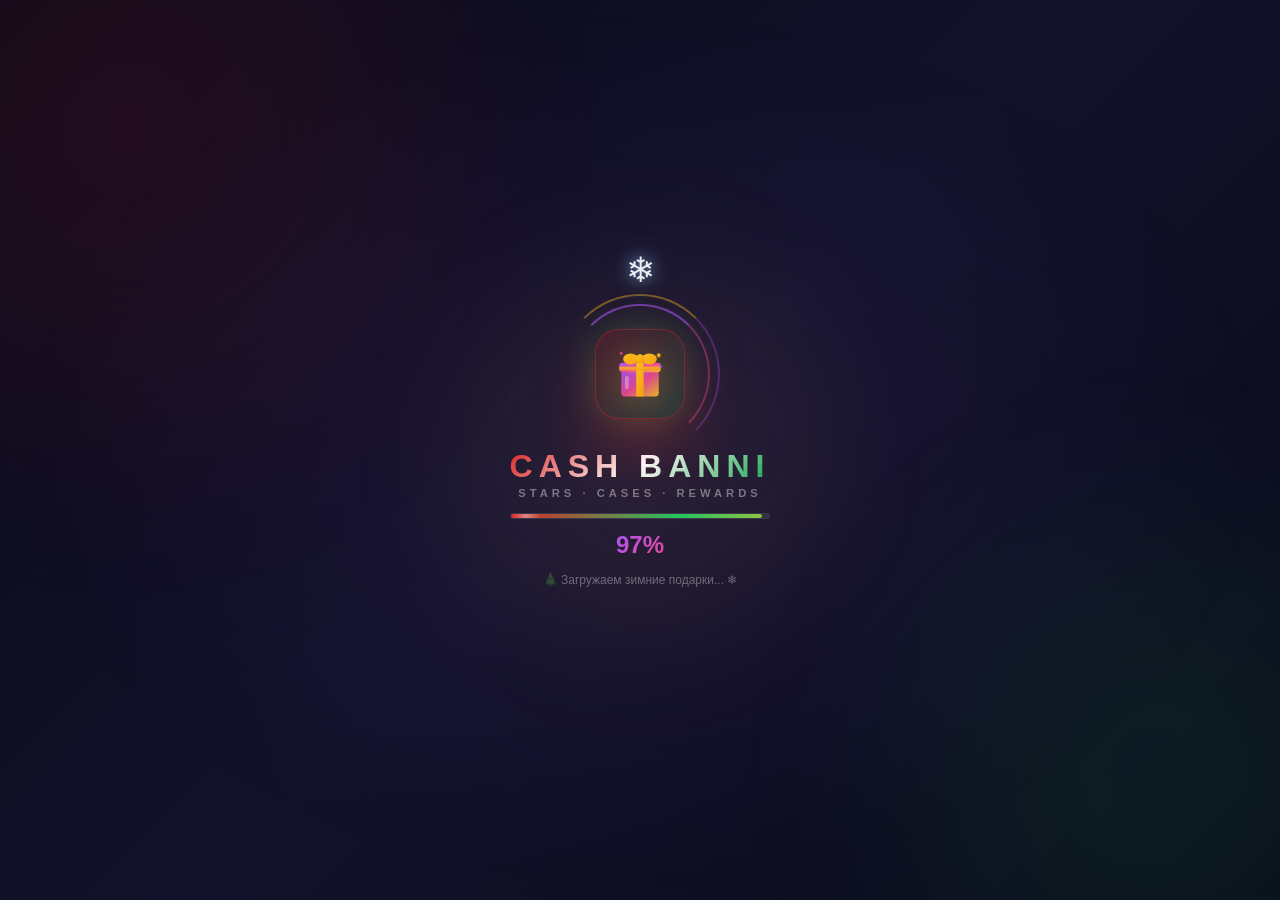
==== commit acf981b3: "perf: preload case images + CSS optimizations" ====
--- a/index.html
+++ b/index.html
@@ -15,9 +15,9 @@
   
   <!-- 🚀 Performance: prefetch критичных ресурсов -->
   <link rel="prefetch" href="js/data38.js?v=1995" as="script">
-  <link rel="prefetch" href="js/app38.js?v=1995" as="script">
+  <link rel="prefetch" href="js/app38.js?v=2002" as="script">
   <link rel="prefetch" href="js/caseimg38.js?v=1530" as="script">
-  <link rel="preload" href="css/style.css?v=1995" as="style">
+  <link rel="preload" href="css/style.css?v=2002" as="style">
 
 <meta name="viewport" content="width=device-width, initial-scale=1.0, maximum-scale=1.0, user-scalable=no, viewport-fit=cover">
 <title>Cash Banni</title>
@@ -25,7 +25,7 @@
 <meta http-equiv="Cache-Control" content="no-cache, no-store, must-revalidate">
 <meta http-equiv="Pragma" content="no-cache">
 <meta http-equiv="Expires" content="0">
-<link rel="stylesheet" href="css/style.css?v=1995">
+<link rel="stylesheet" href="css/style.css?v=2002">
 <script src="https://telegram.org/js/telegram-web-app.js?v=715" defer></script>
 <link rel="preload" as="image" href="case_fri.JPG">
 <link rel="preload" as="image" href="case_mini.JPG">
@@ -702,7 +702,7 @@
 
 <div class="toasts" id="toasts"></div>
 <script src="js/data38.js?v=1995" defer></script>
-<script src="js/app38.js?v=1995" defer></script>
+<script src="js/app38.js?v=2002" defer></script>
 <script src="js/caseimg38.js?v=1530" defer></script>
   <script src="js/dogs38.js?v=940"></script>
   <!-- dogs отключены -->
--- a/css/style.css
+++ b/css/style.css
@@ -4243,3 +4243,43 @@
   z-index:3;
   pointer-events:none;
 }
+
+/* ===== ОПТИМИЗАЦИЯ ПРОИЗВОДИТЕЛЬНОСТИ ===== */
+
+/* GPU-ускорение для анимированных элементов */
+.snowflakes, .christmas-lights, .case-card, .btn-primary{
+  will-change: transform;
+  transform: translateZ(0);
+}
+
+/* Отключаем тяжёлые анимации на слабых устройствах */
+@media (prefers-reduced-motion: reduce), (max-width:380px){
+  .snowflakes, .christmas-lights{
+    display:none !important;
+  }
+  .case-card:hover{
+    transform:none !important;
+  }
+  .btn-primary::before{
+    animation:none !important;
+  }
+}
+
+/* Уменьшаем количество снежинок на мобилках */
+@media (max-width:480px){
+  .snowflakes div:nth-child(n+11){
+    display:none;
+  }
+}
+
+/* Оптимизация скролла */
+.page-content{
+  -webkit-overflow-scrolling: touch;
+  overflow-y: auto;
+}
+
+/* Lazy loading для картинок */
+.case-img-bg{
+  loading: lazy;
+  decoding: async;
+}
--- a/css/style.css
+++ b/css/style.css
@@ -4243,3 +4243,43 @@
   z-index:3;
   pointer-events:none;
 }
+
+/* ===== ОПТИМИЗАЦИЯ ПРОИЗВОДИТЕЛЬНОСТИ ===== */
+
+/* GPU-ускорение для анимированных элементов */
+.snowflakes, .christmas-lights, .case-card, .btn-primary{
+  will-change: transform;
+  transform: translateZ(0);
+}
+
+/* Отключаем тяжёлые анимации на слабых устройствах */
+@media (prefers-reduced-motion: reduce), (max-width:380px){
+  .snowflakes, .christmas-lights{
+    display:none !important;
+  }
+  .case-card:hover{
+    transform:none !important;
+  }
+  .btn-primary::before{
+    animation:none !important;
+  }
+}
+
+/* Уменьшаем количество снежинок на мобилках */
+@media (max-width:480px){
+  .snowflakes div:nth-child(n+11){
+    display:none;
+  }
+}
+
+/* Оптимизация скролла */
+.page-content{
+  -webkit-overflow-scrolling: touch;
+  overflow-y: auto;
+}
+
+/* Lazy loading для картинок */
+.case-img-bg{
+  loading: lazy;
+  decoding: async;
+}
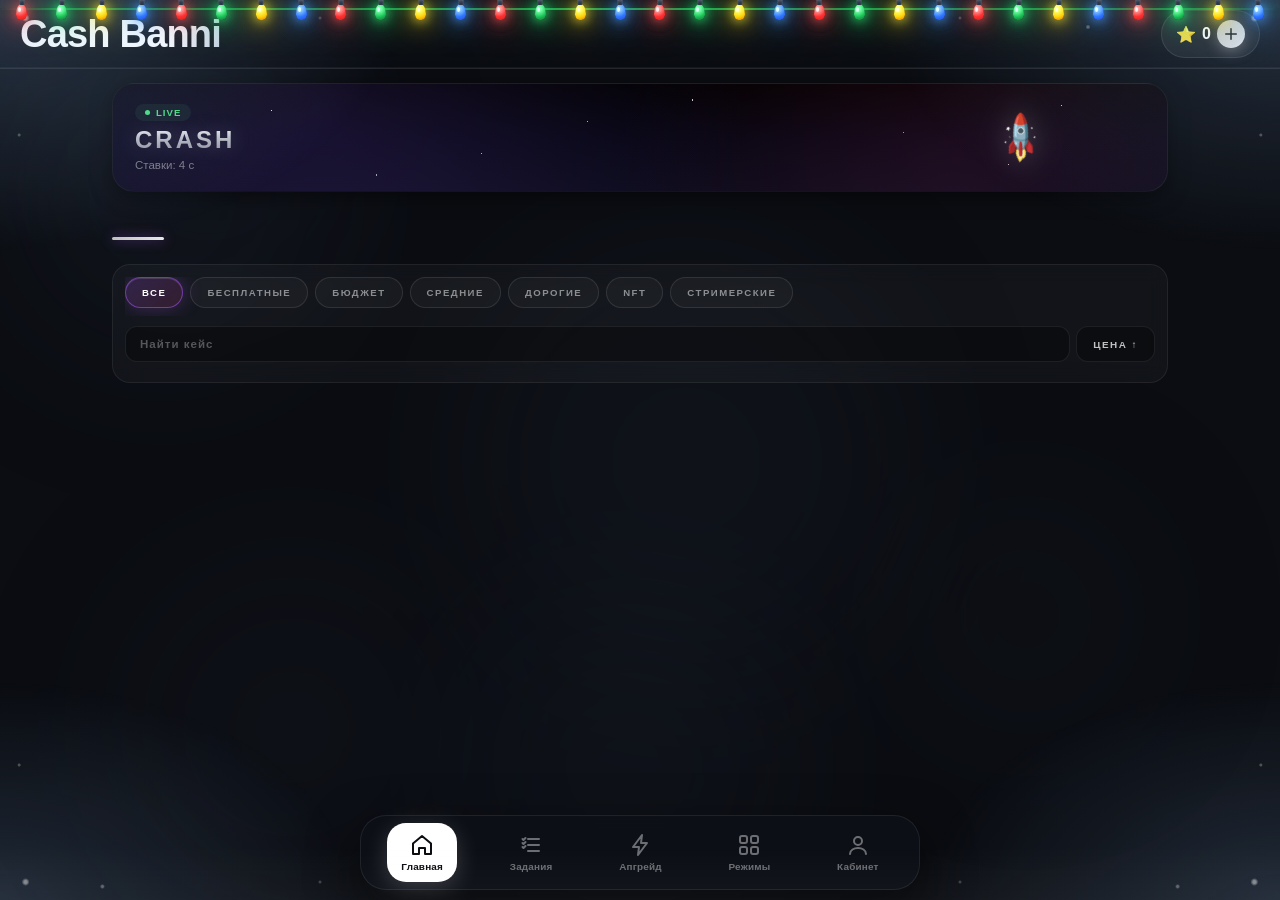
==== commit e9a9ab40: "feat: case results modal with roulette animation" ====
--- a/index.html
+++ b/index.html
@@ -15,9 +15,9 @@
   
   <!-- 🚀 Performance: prefetch критичных ресурсов -->
   <link rel="prefetch" href="js/data38.js?v=1995" as="script">
-  <link rel="prefetch" href="js/app38.js?v=2002" as="script">
+  <link rel="prefetch" href="js/app38.js?v=2003" as="script">
   <link rel="prefetch" href="js/caseimg38.js?v=1530" as="script">
-  <link rel="preload" href="css/style.css?v=2002" as="style">
+  <link rel="preload" href="css/style.css?v=2003" as="style">
 
 <meta name="viewport" content="width=device-width, initial-scale=1.0, maximum-scale=1.0, user-scalable=no, viewport-fit=cover">
 <title>Cash Banni</title>
@@ -25,7 +25,7 @@
 <meta http-equiv="Cache-Control" content="no-cache, no-store, must-revalidate">
 <meta http-equiv="Pragma" content="no-cache">
 <meta http-equiv="Expires" content="0">
-<link rel="stylesheet" href="css/style.css?v=2002">
+<link rel="stylesheet" href="css/style.css?v=2003">
 <script src="https://telegram.org/js/telegram-web-app.js?v=715" defer></script>
 <link rel="preload" as="image" href="case_fri.JPG">
 <link rel="preload" as="image" href="case_mini.JPG">
@@ -702,7 +702,7 @@
 
 <div class="toasts" id="toasts"></div>
 <script src="js/data38.js?v=1995" defer></script>
-<script src="js/app38.js?v=2002" defer></script>
+<script src="js/app38.js?v=2003" defer></script>
 <script src="js/caseimg38.js?v=1530" defer></script>
   <script src="js/dogs38.js?v=940"></script>
   <!-- dogs отключены -->
--- a/css/style.css
+++ b/css/style.css
@@ -4283,3 +4283,618 @@
   loading: lazy;
   decoding: async;
 }
+
+/* ===== МОДАЛКА РЕЗУЛЬТАТОВ КЕЙСА ===== */
+.case-result-modal{
+  position:relative;
+  max-width:460px;
+  width:92%;
+  background:linear-gradient(145deg, #0a0e1a 0%, #111827 45%, #0a0e1a 100%);
+  border:1px solid rgba(251,191,36,0.25);
+  border-radius:24px;
+  padding:24px 20px 20px;
+  overflow:hidden;
+  box-shadow:
+    0 20px 60px rgba(0,0,0,0.6),
+    inset 0 1px 0 rgba(255,255,255,0.05),
+    0 0 80px rgba(251,191,36,0.15);
+  opacity:0;
+  transform:scale(0.9) translateY(20px);
+  transition:opacity .4s ease, transform .4s cubic-bezier(.34,1.56,.64,1);
+}
+
+.case-result-modal.show{
+  opacity:1;
+  transform:scale(1) translateY(0);
+}
+
+#caseResultModal{
+  display:none;
+  align-items:center;
+  justify-content:center;
+  backdrop-filter:blur(8px);
+  -webkit-backdrop-filter:blur(8px);
+}
+
+#caseResultModal.active{
+  display:flex;
+}
+
+/* Фоновое свечение */
+.cr-glow{
+  position:absolute;
+  top:-60%;
+  left:50%;
+  transform:translateX(-50%);
+  width:250%;
+  height:150%;
+  background:radial-gradient(ellipse at 50% 0%, 
+    rgba(251,191,36,0.18) 0%, 
+    rgba(251,191,36,0.06) 35%,
+    transparent 70%);
+  pointer-events:none;
+  animation:crGlow 4s ease-in-out infinite;
+}
+
+@keyframes crGlow{
+  0%,100%{opacity:0.8}
+  50%{opacity:1}
+}
+
+/* Декоративные углы */
+.case-result-modal::before,
+.case-result-modal::after{
+  content:'';
+  position:absolute;
+  width:32px;
+  height:32px;
+  pointer-events:none;
+}
+
+.case-result-modal::before{
+  top:10px;
+  left:10px;
+  border-top:1.5px solid rgba(251,191,36,0.4);
+  border-left:1.5px solid rgba(251,191,36,0.4);
+  box-shadow:-2px -2px 8px rgba(251,191,36,0.1);
+}
+
+.case-result-modal::after{
+  bottom:10px;
+  right:10px;
+  border-bottom:1.5px solid rgba(251,191,36,0.4);
+  border-right:1.5px solid rgba(251,191,36,0.4);
+  box-shadow:2px 2px 8px rgba(251,191,36,0.1);
+}
+
+/* Заголовок */
+.cr-head{
+  position:relative;
+  z-index:2;
+  text-align:center;
+  margin-bottom:20px;
+}
+
+.cr-badge{
+  display:inline-block;
+  padding:4px 14px;
+  font-size:.68rem;
+  font-weight:700;
+  color:#fff;
+  text-transform:uppercase;
+  letter-spacing:1.2px;
+  border-radius:20px;
+  margin-bottom:10px;
+  animation:crBadgePulse 2s ease-in-out infinite;
+}
+
+@keyframes crBadgePulse{
+  0%,100%{transform:scale(1)}
+  50%{transform:scale(1.05)}
+}
+
+.cr-head h3{
+  font-size:1.4rem;
+  font-weight:800;
+  color:#fff;
+  letter-spacing:.5px;
+  text-shadow:0 2px 8px rgba(0,0,0,0.5);
+  margin:0;
+}
+
+/* Список предметов */
+.cr-items{
+  position:relative;
+  z-index:2;
+  display:flex;
+  flex-direction:column;
+  gap:8px;
+  max-height:320px;
+  overflow-y:auto;
+  margin-bottom:16px;
+  padding:2px;
+  scrollbar-width:thin;
+  scrollbar-color:rgba(251,191,36,0.3) transparent;
+}
+
+.cr-items::-webkit-scrollbar{
+  width:4px;
+}
+
+.cr-items::-webkit-scrollbar-track{
+  background:rgba(255,255,255,0.03);
+  border-radius:2px;
+}
+
+.cr-items::-webkit-scrollbar-thumb{
+  background:linear-gradient(180deg, rgba(251,191,36,0.4), rgba(251,191,36,0.2));
+  border-radius:2px;
+}
+
+.cr-item{
+  position:relative;
+  display:grid;
+  grid-template-columns:50px 1fr auto auto;
+  align-items:center;
+  gap:12px;
+  padding:10px 12px;
+  background:linear-gradient(135deg, 
+    rgba(255,255,255,0.04) 0%, 
+    rgba(255,255,255,0.01) 100%);
+  border:1px solid rgba(255,255,255,0.08);
+  border-radius:14px;
+  transition:all .3s ease;
+  overflow:hidden;
+  animation:crItemIn .5s cubic-bezier(.34,1.56,.64,1) both;
+}
+
+.cr-item:nth-child(1){ animation-delay:0s; }
+.cr-item:nth-child(2){ animation-delay:0.08s; }
+.cr-item:nth-child(3){ animation-delay:0.16s; }
+.cr-item:nth-child(4){ animation-delay:0.24s; }
+.cr-item:nth-child(5){ animation-delay:0.32s; }
+
+@keyframes crItemIn{
+  from{
+    opacity:0;
+    transform:translateX(-20px);
+  }
+  to{
+    opacity:1;
+    transform:translateX(0);
+  }
+}
+
+.cr-item:hover{
+  border-color:var(--r-color);
+  box-shadow:0 0 20px var(--r-glow);
+}
+
+/* Свечение по цвету редкости */
+.cr-item-glow{
+  position:absolute;
+  top:0;
+  left:0;
+  width:4px;
+  height:100%;
+  background:linear-gradient(180deg, var(--r-color), transparent);
+  box-shadow:0 0 12px var(--r-glow);
+}
+
+.cr-item-art{
+  width:50px;
+  height:50px;
+  display:flex;
+  align-items:center;
+  justify-content:center;
+  background:rgba(0,0,0,0.3);
+  border-radius:10px;
+  border:1px solid rgba(255,255,255,0.06);
+  font-size:1.8rem;
+  overflow:hidden;
+}
+
+.cr-item-art img{
+  width:100%;
+  height:100%;
+  object-fit:cover;
+}
+
+.cr-item-info{
+  display:flex;
+  flex-direction:column;
+  gap:2px;
+  min-width:0;
+}
+
+.cr-item-name{
+  font-size:.9rem;
+  font-weight:700;
+  color:#fff;
+  white-space:nowrap;
+  overflow:hidden;
+  text-overflow:ellipsis;
+  text-shadow:0 1px 2px rgba(0,0,0,0.3);
+}
+
+.cr-item-rarity{
+  font-size:.68rem;
+  font-weight:600;
+  color:var(--r-color);
+  text-transform:uppercase;
+  letter-spacing:0.8px;
+}
+
+.cr-item-price{
+  font-size:.9rem;
+  font-weight:700;
+  color:#fbbf24;
+  font-variant-numeric:tabular-nums;
+  text-shadow:0 0 8px rgba(251,191,36,0.3);
+}
+
+.cr-item-actions{
+  display:flex;
+  gap:6px;
+}
+
+.cr-item-btn{
+  padding:6px 10px;
+  border:none;
+  border-radius:8px;
+  font-size:.72rem;
+  font-weight:700;
+  cursor:pointer;
+  display:flex;
+  align-items:center;
+  gap:4px;
+  transition:all .2s ease;
+}
+
+.cr-item-btn.keep{
+  background:linear-gradient(135deg, rgba(34,197,94,0.15), rgba(34,197,94,0.08));
+  border:1px solid rgba(34,197,94,0.3);
+  color:#22c55e;
+}
+
+.cr-item-btn.keep:hover{
+  background:linear-gradient(135deg, rgba(34,197,94,0.25), rgba(34,197,94,0.15));
+  border-color:rgba(34,197,94,0.5);
+  box-shadow:0 0 12px rgba(34,197,94,0.3);
+  transform:scale(1.05);
+}
+
+.cr-item-btn.sell{
+  background:linear-gradient(135deg, rgba(251,191,36,0.15), rgba(251,191,36,0.08));
+  border:1px solid rgba(251,191,36,0.3);
+  color:#fbbf24;
+}
+
+.cr-item-btn.sell:hover{
+  background:linear-gradient(135deg, rgba(251,191,36,0.25), rgba(251,191,36,0.15));
+  border-color:rgba(251,191,36,0.5);
+  box-shadow:0 0 12px rgba(251,191,36,0.3);
+  transform:scale(1.05);
+}
+
+/* Состояния продано/оставлено */
+.cr-item.sold, .cr-item.kept{
+  padding:0;
+  height:70px;
+  display:block;
+}
+
+.cr-item-sold, .cr-item-kept{
+  width:100%;
+  height:100%;
+  display:flex;
+  flex-direction:column;
+  align-items:center;
+  justify-content:center;
+  gap:4px;
+  border-radius:14px;
+  font-weight:700;
+  letter-spacing:1px;
+  text-transform:uppercase;
+  font-size:.75rem;
+  animation:crItemState .4s ease;
+}
+
+@keyframes crItemState{
+  0%{transform:scale(0.9); opacity:0}
+  50%{transform:scale(1.05)}
+  100%{transform:scale(1); opacity:1}
+}
+
+.cr-item-sold{
+  background:linear-gradient(135deg, rgba(34,197,94,0.2), rgba(34,197,94,0.05));
+  border:1px solid rgba(34,197,94,0.4);
+  color:#22c55e;
+}
+
+.cr-sold-price{
+  font-size:1rem;
+  color:#fbbf24;
+  text-shadow:0 0 10px rgba(251,191,36,0.5);
+  letter-spacing:0;
+  text-transform:none;
+}
+
+.cr-item-kept{
+  background:linear-gradient(135deg, rgba(96,165,250,0.2), rgba(96,165,250,0.05));
+  border:1px solid rgba(96,165,250,0.4);
+  color:#60a5fa;
+}
+
+/* Общая стоимость */
+.cr-total{
+  position:relative;
+  z-index:2;
+  display:flex;
+  align-items:center;
+  justify-content:space-between;
+  padding:14px 16px;
+  background:linear-gradient(135deg,
+    rgba(251,191,36,0.12) 0%,
+    rgba(251,191,36,0.04) 100%);
+  border:1px solid rgba(251,191,36,0.25);
+  border-radius:14px;
+  margin-bottom:16px;
+  position:relative;
+  overflow:hidden;
+}
+
+.cr-total::before{
+  content:'';
+  position:absolute;
+  top:0;
+  left:-100%;
+  width:100%;
+  height:100%;
+  background:linear-gradient(90deg, transparent, rgba(251,191,36,0.15), transparent);
+  animation:crTotalShine 3s ease-in-out infinite;
+}
+
+@keyframes crTotalShine{
+  0%{left:-100%}
+  50%,100%{left:100%}
+}
+
+.cr-total-label{
+  font-size:.82rem;
+  font-weight:600;
+  color:rgba(255,255,255,0.6);
+  text-transform:uppercase;
+  letter-spacing:1px;
+}
+
+.cr-total-value{
+  font-size:1.6rem;
+  font-weight:800;
+  color:#fbbf24;
+  font-variant-numeric:tabular-nums;
+  text-shadow:0 0 16px rgba(251,191,36,0.5), 0 2px 4px rgba(0,0,0,0.4);
+  letter-spacing:-0.5px;
+}
+
+/* Кнопки действий */
+.cr-actions{
+  position:relative;
+  z-index:2;
+  display:grid;
+  grid-template-columns:1fr 1fr;
+  gap:10px;
+}
+
+.cr-btn-keep, .cr-btn-sell{
+  padding:14px 16px;
+  border-radius:14px;
+  font-size:.88rem;
+  font-weight:700;
+  letter-spacing:.3px;
+  display:flex;
+  align-items:center;
+  justify-content:center;
+  gap:8px;
+  cursor:pointer;
+  transition:all .25s ease;
+  position:relative;
+  overflow:hidden;
+}
+
+.cr-btn-keep{
+  background:linear-gradient(135deg, rgba(96,165,250,0.15), rgba(96,165,250,0.05));
+  border:1px solid rgba(96,165,250,0.3);
+  color:#60a5fa;
+}
+
+.cr-btn-keep:hover{
+  background:linear-gradient(135deg, rgba(96,165,250,0.25), rgba(96,165,250,0.12));
+  border-color:rgba(96,165,250,0.5);
+  box-shadow:0 8px 24px rgba(96,165,250,0.2);
+  transform:translateY(-2px);
+}
+
+.cr-btn-sell{
+  background:linear-gradient(135deg, #fbbf24 0%, #f59e0b 100%);
+  border:1px solid rgba(251,191,36,0.5);
+  color:#0a0e1a;
+  box-shadow:0 4px 16px rgba(251,191,36,0.25);
+}
+
+.cr-btn-sell:hover{
+  background:linear-gradient(135deg, #fcd34d 0%, #fbbf24 100%);
+  box-shadow:0 8px 24px rgba(251,191,36,0.4);
+  transform:translateY(-2px);
+}
+
+.cr-btn-ico{
+  font-size:1.1rem;
+}
+
+/* Рулетка */
+.strip-wrap{
+  position:relative;
+  height:100px;
+  overflow:hidden;
+  border-radius:14px;
+  background:linear-gradient(180deg, rgba(0,0,0,0.4), rgba(0,0,0,0.2));
+  border:1px solid rgba(255,255,255,0.06);
+  margin-bottom:10px;
+}
+
+.strip-marker{
+  position:absolute;
+  top:50%;
+  left:50%;
+  transform:translate(-50%, -50%);
+  width:3px;
+  height:100%;
+  background:linear-gradient(180deg, transparent, #fbbf24, transparent);
+  z-index:3;
+  pointer-events:none;
+  box-shadow:0 0 12px rgba(251,191,36,0.6);
+}
+
+.strip-marker svg{
+  position:absolute;
+  top:6px;
+  left:50%;
+  transform:translateX(-50%);
+  color:#fbbf24;
+  filter:drop-shadow(0 0 6px rgba(251,191,36,0.8));
+}
+
+.strip{
+  position:absolute;
+  top:50%;
+  left:0;
+  transform:translateY(-50%);
+  display:flex;
+  gap:8px;
+  height:80px;
+}
+
+.roulette-item{
+  width:80px;
+  height:80px;
+  display:flex;
+  flex-direction:column;
+  align-items:center;
+  justify-content:center;
+  border-radius:10px;
+  border:1px solid rgba(255,255,255,0.1);
+  padding:4px;
+  flex-shrink:0;
+  transition:all .2s ease;
+}
+
+.roulette-item .name{
+  font-size:.6rem;
+  color:rgba(255,255,255,0.7);
+  margin-top:2px;
+  text-align:center;
+  line-height:1.1;
+  white-space:nowrap;
+  overflow:hidden;
+  text-overflow:ellipsis;
+  max-width:72px;
+}
+
+/* Индикатор загрузки */
+.spin-loader{
+  height:100px;
+  display:flex;
+  align-items:center;
+  justify-content:center;
+  background:rgba(0,0,0,0.3);
+  border-radius:14px;
+  border:1px solid rgba(255,255,255,0.06);
+}
+
+.spin-loader_bar{
+  width:120px;
+  height:3px;
+  background:rgba(255,255,255,0.1);
+  border-radius:2px;
+  overflow:hidden;
+  position:relative;
+}
+
+.spin-loader_bar::before{
+  content:'';
+  position:absolute;
+  top:0;
+  left:-50%;
+  width:50%;
+  height:100%;
+  background:linear-gradient(90deg, transparent, #fbbf24, transparent);
+  animation:spinLoaderMove 1.2s ease-in-out infinite;
+}
+
+@keyframes spinLoaderMove{
+  0%{left:-50%}
+  100%{left:100%}
+}
+
+/* Мобильная адаптация */
+@media (max-width:480px){
+  .case-result-modal{
+    padding:20px 16px 16px;
+    border-radius:20px;
+  }
+  
+  .cr-head h3{
+    font-size:1.2rem;
+  }
+  
+  .cr-item{
+    grid-template-columns:44px 1fr auto auto;
+    gap:10px;
+    padding:8px 10px;
+  }
+  
+  .cr-item-art{
+    width:44px;
+    height:44px;
+    font-size:1.5rem;
+  }
+  
+  .cr-item-name{
+    font-size:.82rem;
+  }
+  
+  .cr-item-rarity{
+    font-size:.62rem;
+  }
+  
+  .cr-item-price{
+    font-size:.82rem;
+  }
+  
+  .cr-total-value{
+    font-size:1.3rem;
+  }
+  
+  .cr-btn-keep, .cr-btn-sell{
+    padding:12px 12px;
+    font-size:.8rem;
+  }
+}
+
+/* Слабые устройства */
+@media (prefers-reduced-motion: reduce){
+  .cr-glow,
+  .cr-badge,
+  .cr-total::before{
+    animation:none !important;
+  }
+  
+  .cr-item{
+    animation:none !important;
+  }
+  
+  .case-result-modal{
+    transition:none;
+  }
+}
--- a/css/style.css
+++ b/css/style.css
@@ -4283,3 +4283,618 @@
   loading: lazy;
   decoding: async;
 }
+
+/* ===== МОДАЛКА РЕЗУЛЬТАТОВ КЕЙСА ===== */
+.case-result-modal{
+  position:relative;
+  max-width:460px;
+  width:92%;
+  background:linear-gradient(145deg, #0a0e1a 0%, #111827 45%, #0a0e1a 100%);
+  border:1px solid rgba(251,191,36,0.25);
+  border-radius:24px;
+  padding:24px 20px 20px;
+  overflow:hidden;
+  box-shadow:
+    0 20px 60px rgba(0,0,0,0.6),
+    inset 0 1px 0 rgba(255,255,255,0.05),
+    0 0 80px rgba(251,191,36,0.15);
+  opacity:0;
+  transform:scale(0.9) translateY(20px);
+  transition:opacity .4s ease, transform .4s cubic-bezier(.34,1.56,.64,1);
+}
+
+.case-result-modal.show{
+  opacity:1;
+  transform:scale(1) translateY(0);
+}
+
+#caseResultModal{
+  display:none;
+  align-items:center;
+  justify-content:center;
+  backdrop-filter:blur(8px);
+  -webkit-backdrop-filter:blur(8px);
+}
+
+#caseResultModal.active{
+  display:flex;
+}
+
+/* Фоновое свечение */
+.cr-glow{
+  position:absolute;
+  top:-60%;
+  left:50%;
+  transform:translateX(-50%);
+  width:250%;
+  height:150%;
+  background:radial-gradient(ellipse at 50% 0%, 
+    rgba(251,191,36,0.18) 0%, 
+    rgba(251,191,36,0.06) 35%,
+    transparent 70%);
+  pointer-events:none;
+  animation:crGlow 4s ease-in-out infinite;
+}
+
+@keyframes crGlow{
+  0%,100%{opacity:0.8}
+  50%{opacity:1}
+}
+
+/* Декоративные углы */
+.case-result-modal::before,
+.case-result-modal::after{
+  content:'';
+  position:absolute;
+  width:32px;
+  height:32px;
+  pointer-events:none;
+}
+
+.case-result-modal::before{
+  top:10px;
+  left:10px;
+  border-top:1.5px solid rgba(251,191,36,0.4);
+  border-left:1.5px solid rgba(251,191,36,0.4);
+  box-shadow:-2px -2px 8px rgba(251,191,36,0.1);
+}
+
+.case-result-modal::after{
+  bottom:10px;
+  right:10px;
+  border-bottom:1.5px solid rgba(251,191,36,0.4);
+  border-right:1.5px solid rgba(251,191,36,0.4);
+  box-shadow:2px 2px 8px rgba(251,191,36,0.1);
+}
+
+/* Заголовок */
+.cr-head{
+  position:relative;
+  z-index:2;
+  text-align:center;
+  margin-bottom:20px;
+}
+
+.cr-badge{
+  display:inline-block;
+  padding:4px 14px;
+  font-size:.68rem;
+  font-weight:700;
+  color:#fff;
+  text-transform:uppercase;
+  letter-spacing:1.2px;
+  border-radius:20px;
+  margin-bottom:10px;
+  animation:crBadgePulse 2s ease-in-out infinite;
+}
+
+@keyframes crBadgePulse{
+  0%,100%{transform:scale(1)}
+  50%{transform:scale(1.05)}
+}
+
+.cr-head h3{
+  font-size:1.4rem;
+  font-weight:800;
+  color:#fff;
+  letter-spacing:.5px;
+  text-shadow:0 2px 8px rgba(0,0,0,0.5);
+  margin:0;
+}
+
+/* Список предметов */
+.cr-items{
+  position:relative;
+  z-index:2;
+  display:flex;
+  flex-direction:column;
+  gap:8px;
+  max-height:320px;
+  overflow-y:auto;
+  margin-bottom:16px;
+  padding:2px;
+  scrollbar-width:thin;
+  scrollbar-color:rgba(251,191,36,0.3) transparent;
+}
+
+.cr-items::-webkit-scrollbar{
+  width:4px;
+}
+
+.cr-items::-webkit-scrollbar-track{
+  background:rgba(255,255,255,0.03);
+  border-radius:2px;
+}
+
+.cr-items::-webkit-scrollbar-thumb{
+  background:linear-gradient(180deg, rgba(251,191,36,0.4), rgba(251,191,36,0.2));
+  border-radius:2px;
+}
+
+.cr-item{
+  position:relative;
+  display:grid;
+  grid-template-columns:50px 1fr auto auto;
+  align-items:center;
+  gap:12px;
+  padding:10px 12px;
+  background:linear-gradient(135deg, 
+    rgba(255,255,255,0.04) 0%, 
+    rgba(255,255,255,0.01) 100%);
+  border:1px solid rgba(255,255,255,0.08);
+  border-radius:14px;
+  transition:all .3s ease;
+  overflow:hidden;
+  animation:crItemIn .5s cubic-bezier(.34,1.56,.64,1) both;
+}
+
+.cr-item:nth-child(1){ animation-delay:0s; }
+.cr-item:nth-child(2){ animation-delay:0.08s; }
+.cr-item:nth-child(3){ animation-delay:0.16s; }
+.cr-item:nth-child(4){ animation-delay:0.24s; }
+.cr-item:nth-child(5){ animation-delay:0.32s; }
+
+@keyframes crItemIn{
+  from{
+    opacity:0;
+    transform:translateX(-20px);
+  }
+  to{
+    opacity:1;
+    transform:translateX(0);
+  }
+}
+
+.cr-item:hover{
+  border-color:var(--r-color);
+  box-shadow:0 0 20px var(--r-glow);
+}
+
+/* Свечение по цвету редкости */
+.cr-item-glow{
+  position:absolute;
+  top:0;
+  left:0;
+  width:4px;
+  height:100%;
+  background:linear-gradient(180deg, var(--r-color), transparent);
+  box-shadow:0 0 12px var(--r-glow);
+}
+
+.cr-item-art{
+  width:50px;
+  height:50px;
+  display:flex;
+  align-items:center;
+  justify-content:center;
+  background:rgba(0,0,0,0.3);
+  border-radius:10px;
+  border:1px solid rgba(255,255,255,0.06);
+  font-size:1.8rem;
+  overflow:hidden;
+}
+
+.cr-item-art img{
+  width:100%;
+  height:100%;
+  object-fit:cover;
+}
+
+.cr-item-info{
+  display:flex;
+  flex-direction:column;
+  gap:2px;
+  min-width:0;
+}
+
+.cr-item-name{
+  font-size:.9rem;
+  font-weight:700;
+  color:#fff;
+  white-space:nowrap;
+  overflow:hidden;
+  text-overflow:ellipsis;
+  text-shadow:0 1px 2px rgba(0,0,0,0.3);
+}
+
+.cr-item-rarity{
+  font-size:.68rem;
+  font-weight:600;
+  color:var(--r-color);
+  text-transform:uppercase;
+  letter-spacing:0.8px;
+}
+
+.cr-item-price{
+  font-size:.9rem;
+  font-weight:700;
+  color:#fbbf24;
+  font-variant-numeric:tabular-nums;
+  text-shadow:0 0 8px rgba(251,191,36,0.3);
+}
+
+.cr-item-actions{
+  display:flex;
+  gap:6px;
+}
+
+.cr-item-btn{
+  padding:6px 10px;
+  border:none;
+  border-radius:8px;
+  font-size:.72rem;
+  font-weight:700;
+  cursor:pointer;
+  display:flex;
+  align-items:center;
+  gap:4px;
+  transition:all .2s ease;
+}
+
+.cr-item-btn.keep{
+  background:linear-gradient(135deg, rgba(34,197,94,0.15), rgba(34,197,94,0.08));
+  border:1px solid rgba(34,197,94,0.3);
+  color:#22c55e;
+}
+
+.cr-item-btn.keep:hover{
+  background:linear-gradient(135deg, rgba(34,197,94,0.25), rgba(34,197,94,0.15));
+  border-color:rgba(34,197,94,0.5);
+  box-shadow:0 0 12px rgba(34,197,94,0.3);
+  transform:scale(1.05);
+}
+
+.cr-item-btn.sell{
+  background:linear-gradient(135deg, rgba(251,191,36,0.15), rgba(251,191,36,0.08));
+  border:1px solid rgba(251,191,36,0.3);
+  color:#fbbf24;
+}
+
+.cr-item-btn.sell:hover{
+  background:linear-gradient(135deg, rgba(251,191,36,0.25), rgba(251,191,36,0.15));
+  border-color:rgba(251,191,36,0.5);
+  box-shadow:0 0 12px rgba(251,191,36,0.3);
+  transform:scale(1.05);
+}
+
+/* Состояния продано/оставлено */
+.cr-item.sold, .cr-item.kept{
+  padding:0;
+  height:70px;
+  display:block;
+}
+
+.cr-item-sold, .cr-item-kept{
+  width:100%;
+  height:100%;
+  display:flex;
+  flex-direction:column;
+  align-items:center;
+  justify-content:center;
+  gap:4px;
+  border-radius:14px;
+  font-weight:700;
+  letter-spacing:1px;
+  text-transform:uppercase;
+  font-size:.75rem;
+  animation:crItemState .4s ease;
+}
+
+@keyframes crItemState{
+  0%{transform:scale(0.9); opacity:0}
+  50%{transform:scale(1.05)}
+  100%{transform:scale(1); opacity:1}
+}
+
+.cr-item-sold{
+  background:linear-gradient(135deg, rgba(34,197,94,0.2), rgba(34,197,94,0.05));
+  border:1px solid rgba(34,197,94,0.4);
+  color:#22c55e;
+}
+
+.cr-sold-price{
+  font-size:1rem;
+  color:#fbbf24;
+  text-shadow:0 0 10px rgba(251,191,36,0.5);
+  letter-spacing:0;
+  text-transform:none;
+}
+
+.cr-item-kept{
+  background:linear-gradient(135deg, rgba(96,165,250,0.2), rgba(96,165,250,0.05));
+  border:1px solid rgba(96,165,250,0.4);
+  color:#60a5fa;
+}
+
+/* Общая стоимость */
+.cr-total{
+  position:relative;
+  z-index:2;
+  display:flex;
+  align-items:center;
+  justify-content:space-between;
+  padding:14px 16px;
+  background:linear-gradient(135deg,
+    rgba(251,191,36,0.12) 0%,
+    rgba(251,191,36,0.04) 100%);
+  border:1px solid rgba(251,191,36,0.25);
+  border-radius:14px;
+  margin-bottom:16px;
+  position:relative;
+  overflow:hidden;
+}
+
+.cr-total::before{
+  content:'';
+  position:absolute;
+  top:0;
+  left:-100%;
+  width:100%;
+  height:100%;
+  background:linear-gradient(90deg, transparent, rgba(251,191,36,0.15), transparent);
+  animation:crTotalShine 3s ease-in-out infinite;
+}
+
+@keyframes crTotalShine{
+  0%{left:-100%}
+  50%,100%{left:100%}
+}
+
+.cr-total-label{
+  font-size:.82rem;
+  font-weight:600;
+  color:rgba(255,255,255,0.6);
+  text-transform:uppercase;
+  letter-spacing:1px;
+}
+
+.cr-total-value{
+  font-size:1.6rem;
+  font-weight:800;
+  color:#fbbf24;
+  font-variant-numeric:tabular-nums;
+  text-shadow:0 0 16px rgba(251,191,36,0.5), 0 2px 4px rgba(0,0,0,0.4);
+  letter-spacing:-0.5px;
+}
+
+/* Кнопки действий */
+.cr-actions{
+  position:relative;
+  z-index:2;
+  display:grid;
+  grid-template-columns:1fr 1fr;
+  gap:10px;
+}
+
+.cr-btn-keep, .cr-btn-sell{
+  padding:14px 16px;
+  border-radius:14px;
+  font-size:.88rem;
+  font-weight:700;
+  letter-spacing:.3px;
+  display:flex;
+  align-items:center;
+  justify-content:center;
+  gap:8px;
+  cursor:pointer;
+  transition:all .25s ease;
+  position:relative;
+  overflow:hidden;
+}
+
+.cr-btn-keep{
+  background:linear-gradient(135deg, rgba(96,165,250,0.15), rgba(96,165,250,0.05));
+  border:1px solid rgba(96,165,250,0.3);
+  color:#60a5fa;
+}
+
+.cr-btn-keep:hover{
+  background:linear-gradient(135deg, rgba(96,165,250,0.25), rgba(96,165,250,0.12));
+  border-color:rgba(96,165,250,0.5);
+  box-shadow:0 8px 24px rgba(96,165,250,0.2);
+  transform:translateY(-2px);
+}
+
+.cr-btn-sell{
+  background:linear-gradient(135deg, #fbbf24 0%, #f59e0b 100%);
+  border:1px solid rgba(251,191,36,0.5);
+  color:#0a0e1a;
+  box-shadow:0 4px 16px rgba(251,191,36,0.25);
+}
+
+.cr-btn-sell:hover{
+  background:linear-gradient(135deg, #fcd34d 0%, #fbbf24 100%);
+  box-shadow:0 8px 24px rgba(251,191,36,0.4);
+  transform:translateY(-2px);
+}
+
+.cr-btn-ico{
+  font-size:1.1rem;
+}
+
+/* Рулетка */
+.strip-wrap{
+  position:relative;
+  height:100px;
+  overflow:hidden;
+  border-radius:14px;
+  background:linear-gradient(180deg, rgba(0,0,0,0.4), rgba(0,0,0,0.2));
+  border:1px solid rgba(255,255,255,0.06);
+  margin-bottom:10px;
+}
+
+.strip-marker{
+  position:absolute;
+  top:50%;
+  left:50%;
+  transform:translate(-50%, -50%);
+  width:3px;
+  height:100%;
+  background:linear-gradient(180deg, transparent, #fbbf24, transparent);
+  z-index:3;
+  pointer-events:none;
+  box-shadow:0 0 12px rgba(251,191,36,0.6);
+}
+
+.strip-marker svg{
+  position:absolute;
+  top:6px;
+  left:50%;
+  transform:translateX(-50%);
+  color:#fbbf24;
+  filter:drop-shadow(0 0 6px rgba(251,191,36,0.8));
+}
+
+.strip{
+  position:absolute;
+  top:50%;
+  left:0;
+  transform:translateY(-50%);
+  display:flex;
+  gap:8px;
+  height:80px;
+}
+
+.roulette-item{
+  width:80px;
+  height:80px;
+  display:flex;
+  flex-direction:column;
+  align-items:center;
+  justify-content:center;
+  border-radius:10px;
+  border:1px solid rgba(255,255,255,0.1);
+  padding:4px;
+  flex-shrink:0;
+  transition:all .2s ease;
+}
+
+.roulette-item .name{
+  font-size:.6rem;
+  color:rgba(255,255,255,0.7);
+  margin-top:2px;
+  text-align:center;
+  line-height:1.1;
+  white-space:nowrap;
+  overflow:hidden;
+  text-overflow:ellipsis;
+  max-width:72px;
+}
+
+/* Индикатор загрузки */
+.spin-loader{
+  height:100px;
+  display:flex;
+  align-items:center;
+  justify-content:center;
+  background:rgba(0,0,0,0.3);
+  border-radius:14px;
+  border:1px solid rgba(255,255,255,0.06);
+}
+
+.spin-loader_bar{
+  width:120px;
+  height:3px;
+  background:rgba(255,255,255,0.1);
+  border-radius:2px;
+  overflow:hidden;
+  position:relative;
+}
+
+.spin-loader_bar::before{
+  content:'';
+  position:absolute;
+  top:0;
+  left:-50%;
+  width:50%;
+  height:100%;
+  background:linear-gradient(90deg, transparent, #fbbf24, transparent);
+  animation:spinLoaderMove 1.2s ease-in-out infinite;
+}
+
+@keyframes spinLoaderMove{
+  0%{left:-50%}
+  100%{left:100%}
+}
+
+/* Мобильная адаптация */
+@media (max-width:480px){
+  .case-result-modal{
+    padding:20px 16px 16px;
+    border-radius:20px;
+  }
+  
+  .cr-head h3{
+    font-size:1.2rem;
+  }
+  
+  .cr-item{
+    grid-template-columns:44px 1fr auto auto;
+    gap:10px;
+    padding:8px 10px;
+  }
+  
+  .cr-item-art{
+    width:44px;
+    height:44px;
+    font-size:1.5rem;
+  }
+  
+  .cr-item-name{
+    font-size:.82rem;
+  }
+  
+  .cr-item-rarity{
+    font-size:.62rem;
+  }
+  
+  .cr-item-price{
+    font-size:.82rem;
+  }
+  
+  .cr-total-value{
+    font-size:1.3rem;
+  }
+  
+  .cr-btn-keep, .cr-btn-sell{
+    padding:12px 12px;
+    font-size:.8rem;
+  }
+}
+
+/* Слабые устройства */
+@media (prefers-reduced-motion: reduce){
+  .cr-glow,
+  .cr-badge,
+  .cr-total::before{
+    animation:none !important;
+  }
+  
+  .cr-item{
+    animation:none !important;
+  }
+  
+  .case-result-modal{
+    transition:none;
+  }
+}
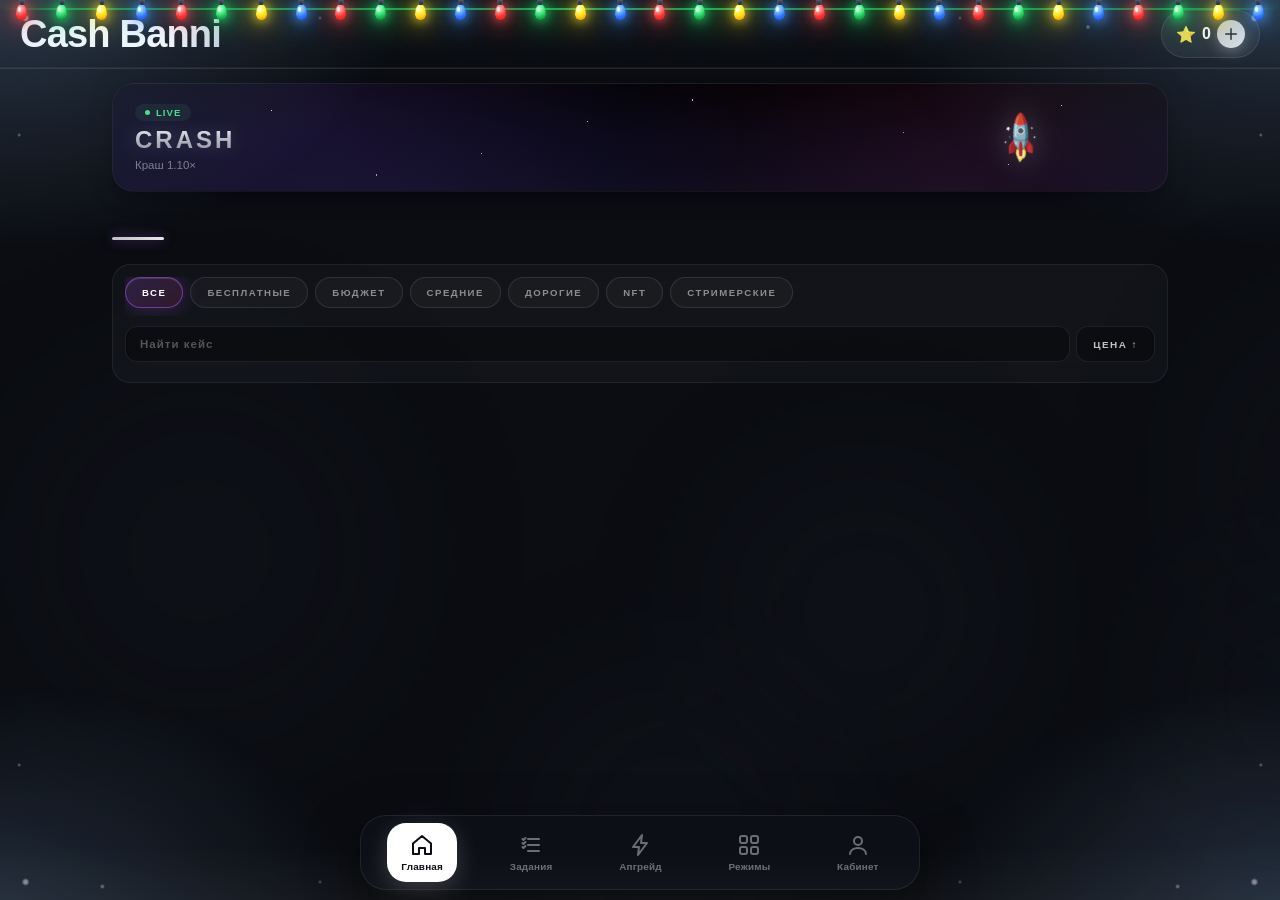
==== commit 9c32c0eb: "fix: add caseResultModal HTML + fix roulette" ====
--- a/index.html
+++ b/index.html
@@ -15,9 +15,9 @@
   
   <!-- 🚀 Performance: prefetch критичных ресурсов -->
   <link rel="prefetch" href="js/data38.js?v=1995" as="script">
-  <link rel="prefetch" href="js/app38.js?v=2003" as="script">
+  <link rel="prefetch" href="js/app38.js?v=2004" as="script">
   <link rel="prefetch" href="js/caseimg38.js?v=1530" as="script">
-  <link rel="preload" href="css/style.css?v=2003" as="style">
+  <link rel="preload" href="css/style.css?v=2004" as="style">
 
 <meta name="viewport" content="width=device-width, initial-scale=1.0, maximum-scale=1.0, user-scalable=no, viewport-fit=cover">
 <title>Cash Banni</title>
@@ -25,7 +25,7 @@
 <meta http-equiv="Cache-Control" content="no-cache, no-store, must-revalidate">
 <meta http-equiv="Pragma" content="no-cache">
 <meta http-equiv="Expires" content="0">
-<link rel="stylesheet" href="css/style.css?v=2003">
+<link rel="stylesheet" href="css/style.css?v=2004">
 <script src="https://telegram.org/js/telegram-web-app.js?v=715" defer></script>
 <link rel="preload" as="image" href="case_fri.JPG">
 <link rel="preload" as="image" href="case_mini.JPG">
@@ -702,7 +702,7 @@
 
 <div class="toasts" id="toasts"></div>
 <script src="js/data38.js?v=1995" defer></script>
-<script src="js/app38.js?v=2003" defer></script>
+<script src="js/app38.js?v=2004" defer></script>
 <script src="js/caseimg38.js?v=1530" defer></script>
   <script src="js/dogs38.js?v=940"></script>
   <!-- dogs отключены -->
@@ -1114,5 +1114,31 @@
 </div>
 
 
+
+<div class="modal-overlay" id="caseResultModal">
+  <div class="modal case-result-modal">
+    <div class="cr-glow"></div>
+    <div class="cr-head">
+      <div class="cr-badge" id="crBadge"></div>
+      <h3 id="crTitle"></h3>
+    </div>
+    <div class="cr-items" id="crItems"></div>
+    <div class="cr-total">
+      <span class="cr-total-label">Общая стоимость</span>
+      <span class="cr-total-value" id="crTotal"></span>
+    </div>
+    <div class="cr-actions">
+      <button class="btn btn-secondary cr-btn-keep" onclick="keepAllResults()">
+        <span class="cr-btn-ico">💎</span>
+        <span>Оставить всё</span>
+      </button>
+      <button class="btn btn-primary cr-btn-sell" onclick="sellAllResults()">
+        <span class="cr-btn-ico">💰</span>
+        <span>Продать всё</span>
+      </button>
+    </div>
+  </div>
+</div>
+
 </body>
 </html>
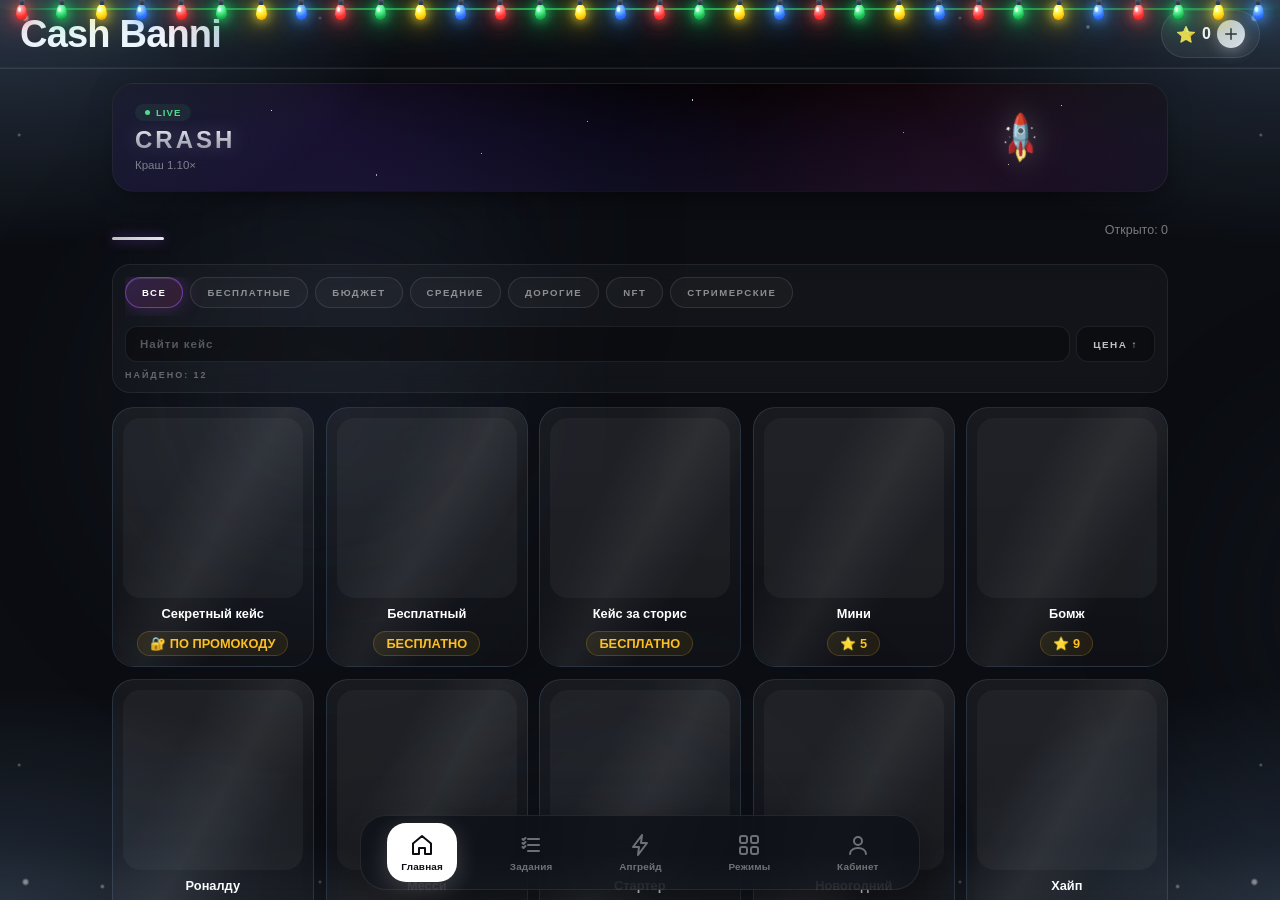
==== commit c76e3249: "remove danya case + add debug" ====
--- a/index.html
+++ b/index.html
@@ -14,8 +14,8 @@
   <link rel="dns-prefetch" href="https://cashbanni-api-proxy2.vercel.app">
   
   <!-- 🚀 Performance: prefetch критичных ресурсов -->
-  <link rel="prefetch" href="js/data38.js?v=1995" as="script">
-  <link rel="prefetch" href="js/app38.js?v=2004" as="script">
+  <link rel="prefetch" href="js/data38.js?v=2005" as="script">
+  <link rel="prefetch" href="js/app38.js?v=2005" as="script">
   <link rel="prefetch" href="js/caseimg38.js?v=1530" as="script">
   <link rel="preload" href="css/style.css?v=2004" as="style">
 
@@ -701,8 +701,8 @@
 </div>
 
 <div class="toasts" id="toasts"></div>
-<script src="js/data38.js?v=1995" defer></script>
-<script src="js/app38.js?v=2004" defer></script>
+<script src="js/data38.js?v=2005" defer></script>
+<script src="js/app38.js?v=2005" defer></script>
 <script src="js/caseimg38.js?v=1530" defer></script>
   <script src="js/dogs38.js?v=940"></script>
   <!-- dogs отключены -->
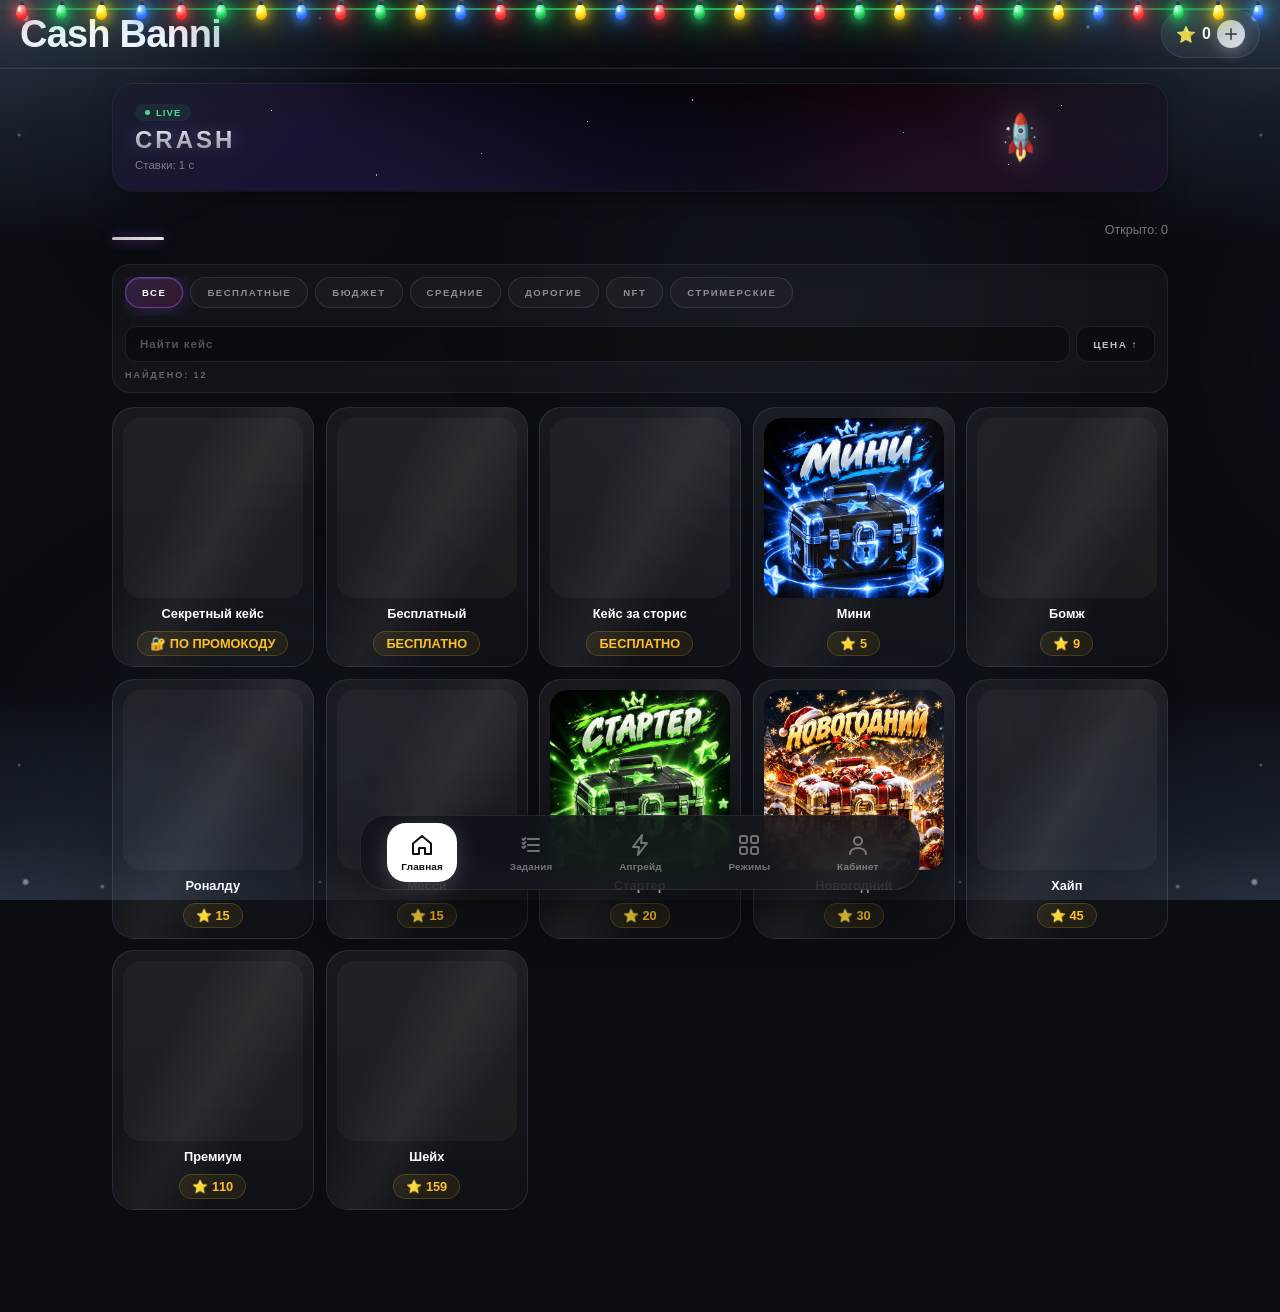
==== commit 668afac4: "fix: move sub check into spin, remove interceptor conflict" ====
--- a/index.html
+++ b/index.html
@@ -15,7 +15,7 @@
   
   <!-- 🚀 Performance: prefetch критичных ресурсов -->
   <link rel="prefetch" href="js/data38.js?v=2005" as="script">
-  <link rel="prefetch" href="js/app38.js?v=2005" as="script">
+  <link rel="prefetch" href="js/app38.js?v=2007" as="script">
   <link rel="prefetch" href="js/caseimg38.js?v=1530" as="script">
   <link rel="preload" href="css/style.css?v=2004" as="style">
 
@@ -702,7 +702,7 @@
 
 <div class="toasts" id="toasts"></div>
 <script src="js/data38.js?v=2005" defer></script>
-<script src="js/app38.js?v=2005" defer></script>
+<script src="js/app38.js?v=2007" defer></script>
 <script src="js/caseimg38.js?v=1530" defer></script>
   <script src="js/dogs38.js?v=940"></script>
   <!-- dogs отключены -->
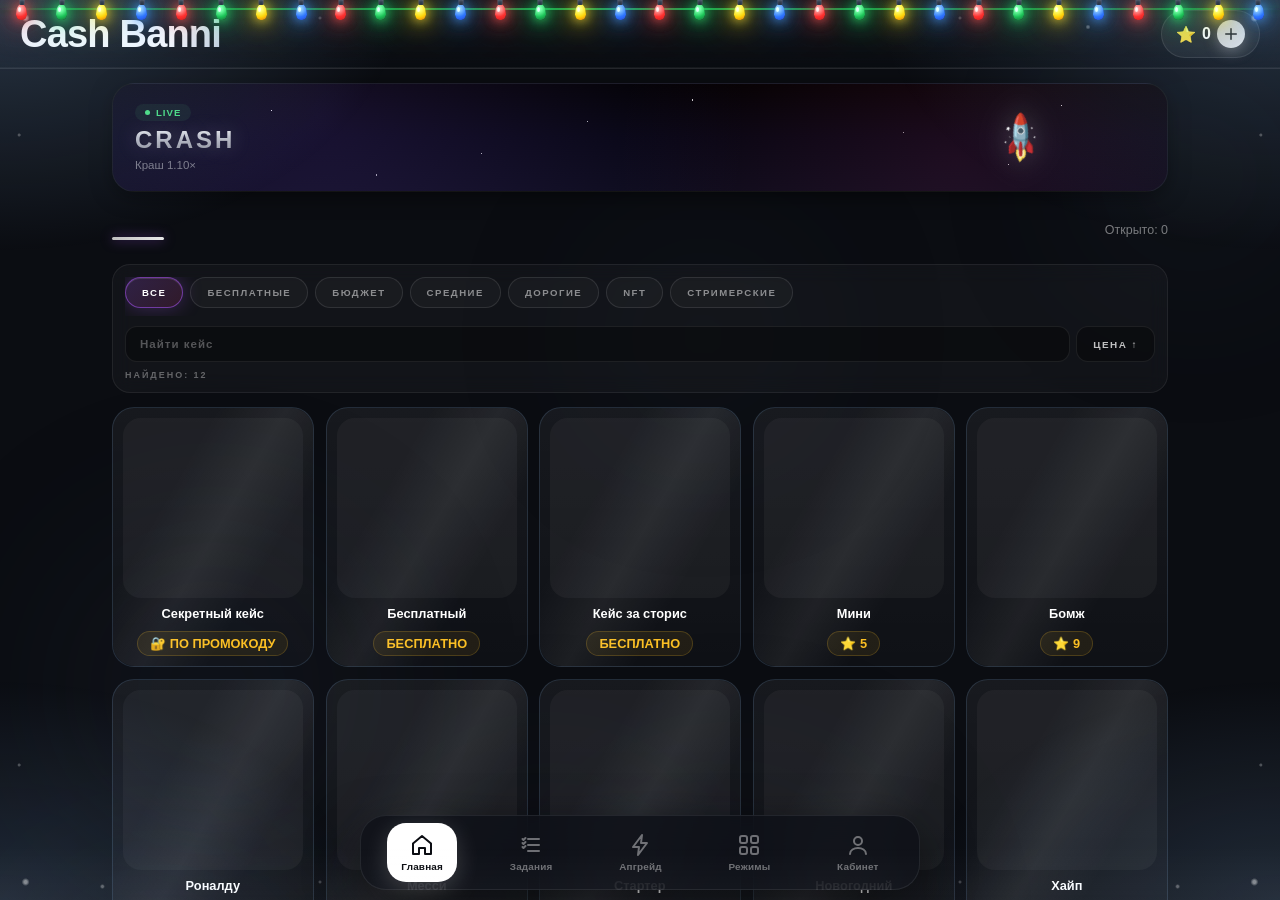
==== commit 2f218eb7: "fix: roulette CSS + simple results modal" ====
--- a/index.html
+++ b/index.html
@@ -15,9 +15,9 @@
   
   <!-- 🚀 Performance: prefetch критичных ресурсов -->
   <link rel="prefetch" href="js/data38.js?v=2005" as="script">
-  <link rel="prefetch" href="js/app38.js?v=2007" as="script">
+  <link rel="prefetch" href="js/app38.js?v=2008" as="script">
   <link rel="prefetch" href="js/caseimg38.js?v=1530" as="script">
-  <link rel="preload" href="css/style.css?v=2004" as="style">
+  <link rel="preload" href="css/style.css?v=2008" as="style">
 
 <meta name="viewport" content="width=device-width, initial-scale=1.0, maximum-scale=1.0, user-scalable=no, viewport-fit=cover">
 <title>Cash Banni</title>
@@ -25,7 +25,7 @@
 <meta http-equiv="Cache-Control" content="no-cache, no-store, must-revalidate">
 <meta http-equiv="Pragma" content="no-cache">
 <meta http-equiv="Expires" content="0">
-<link rel="stylesheet" href="css/style.css?v=2004">
+<link rel="stylesheet" href="css/style.css?v=2008">
 <script src="https://telegram.org/js/telegram-web-app.js?v=715" defer></script>
 <link rel="preload" as="image" href="case_fri.JPG">
 <link rel="preload" as="image" href="case_mini.JPG">
@@ -702,7 +702,7 @@
 
 <div class="toasts" id="toasts"></div>
 <script src="js/data38.js?v=2005" defer></script>
-<script src="js/app38.js?v=2007" defer></script>
+<script src="js/app38.js?v=2008" defer></script>
 <script src="js/caseimg38.js?v=1530" defer></script>
   <script src="js/dogs38.js?v=940"></script>
   <!-- dogs отключены -->
--- a/css/style.css
+++ b/css/style.css
@@ -4898,3 +4898,96 @@
     transition:none;
   }
 }
+
+/* ===== ФИКС РУЛЕТКИ v2008 ===== */
+#cfStrips .strip{
+  position:relative;
+  overflow:hidden;
+  height:110px;
+  background:rgba(0,0,0,0.3);
+  border-radius:12px;
+  border:1px solid rgba(255,255,255,0.08);
+  margin-bottom:10px;
+}
+
+#cfStrips .strip-marker{
+  position:absolute;
+  top:0;
+  left:50%;
+  transform:translateX(-50%);
+  width:3px;
+  height:100%;
+  background:linear-gradient(180deg, #fbbf24, rgba(251,191,36,0.3));
+  z-index:10;
+  box-shadow:0 0 12px rgba(251,191,36,0.8);
+  pointer-events:none;
+}
+
+#cfStrips .strip-inner{
+  position:absolute;
+  top:0;
+  left:0;
+  height:100%;
+  display:flex;
+  align-items:center;
+  gap:4px;
+  padding:0 10px;
+  transition:transform 3s cubic-bezier(.12,.8,.2,1);
+  will-change:transform;
+}
+
+#cfStrips .strip-inner.spinning{
+  /* animation handled by JS */
+}
+
+#cfStrips .strip-item{
+  width:90px;
+  height:90px;
+  min-width:90px;
+  flex-shrink:0;
+  display:flex;
+  flex-direction:column;
+  align-items:center;
+  justify-content:center;
+  border-radius:10px;
+  border:1px solid rgba(255,255,255,0.1);
+  background:rgba(255,255,255,0.03);
+  position:relative;
+  overflow:hidden;
+}
+
+#cfStrips .strip-item img{
+  width:100%;
+  height:100%;
+  object-fit:cover;
+  border-radius:10px;
+}
+
+#cfStrips .strip-item .strip-emoji{
+  font-size:2.8rem;
+  margin-bottom:2px;
+}
+
+#cfStrips .strip-item .strip-name{
+  position:absolute;
+  bottom:0;
+  left:0;
+  right:0;
+  font-size:.58rem;
+  font-weight:700;
+  color:#fff;
+  text-align:center;
+  padding:3px 2px;
+  background:linear-gradient(180deg, transparent, rgba(0,0,0,0.85));
+  text-shadow:0 1px 3px rgba(0,0,0,0.8);
+  white-space:nowrap;
+  overflow:hidden;
+  text-overflow:ellipsis;
+}
+
+/* Убираем старые стили рулетки для cfStrips */
+#cfStrips .roulette-container,
+#cfStrips .roulette-item{
+  display:none !important;
+}
+
--- a/css/style.css
+++ b/css/style.css
@@ -4898,3 +4898,96 @@
     transition:none;
   }
 }
+
+/* ===== ФИКС РУЛЕТКИ v2008 ===== */
+#cfStrips .strip{
+  position:relative;
+  overflow:hidden;
+  height:110px;
+  background:rgba(0,0,0,0.3);
+  border-radius:12px;
+  border:1px solid rgba(255,255,255,0.08);
+  margin-bottom:10px;
+}
+
+#cfStrips .strip-marker{
+  position:absolute;
+  top:0;
+  left:50%;
+  transform:translateX(-50%);
+  width:3px;
+  height:100%;
+  background:linear-gradient(180deg, #fbbf24, rgba(251,191,36,0.3));
+  z-index:10;
+  box-shadow:0 0 12px rgba(251,191,36,0.8);
+  pointer-events:none;
+}
+
+#cfStrips .strip-inner{
+  position:absolute;
+  top:0;
+  left:0;
+  height:100%;
+  display:flex;
+  align-items:center;
+  gap:4px;
+  padding:0 10px;
+  transition:transform 3s cubic-bezier(.12,.8,.2,1);
+  will-change:transform;
+}
+
+#cfStrips .strip-inner.spinning{
+  /* animation handled by JS */
+}
+
+#cfStrips .strip-item{
+  width:90px;
+  height:90px;
+  min-width:90px;
+  flex-shrink:0;
+  display:flex;
+  flex-direction:column;
+  align-items:center;
+  justify-content:center;
+  border-radius:10px;
+  border:1px solid rgba(255,255,255,0.1);
+  background:rgba(255,255,255,0.03);
+  position:relative;
+  overflow:hidden;
+}
+
+#cfStrips .strip-item img{
+  width:100%;
+  height:100%;
+  object-fit:cover;
+  border-radius:10px;
+}
+
+#cfStrips .strip-item .strip-emoji{
+  font-size:2.8rem;
+  margin-bottom:2px;
+}
+
+#cfStrips .strip-item .strip-name{
+  position:absolute;
+  bottom:0;
+  left:0;
+  right:0;
+  font-size:.58rem;
+  font-weight:700;
+  color:#fff;
+  text-align:center;
+  padding:3px 2px;
+  background:linear-gradient(180deg, transparent, rgba(0,0,0,0.85));
+  text-shadow:0 1px 3px rgba(0,0,0,0.8);
+  white-space:nowrap;
+  overflow:hidden;
+  text-overflow:ellipsis;
+}
+
+/* Убираем старые стили рулетки для cfStrips */
+#cfStrips .roulette-container,
+#cfStrips .roulette-item{
+  display:none !important;
+}
+
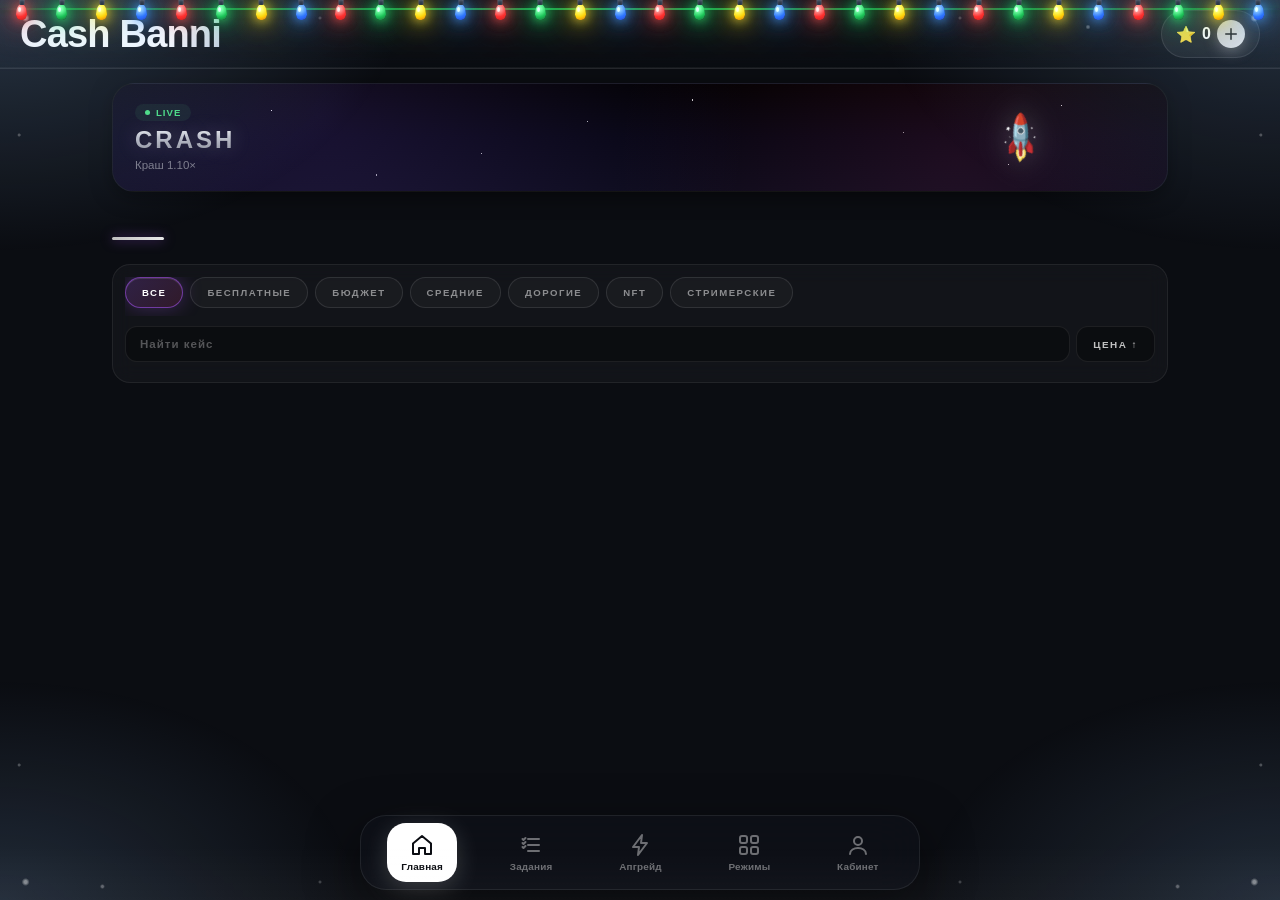
==== commit c0788fd3: "revert: to acf981b + remove danya case properly" ====
--- a/index.html
+++ b/index.html
@@ -14,10 +14,10 @@
   <link rel="dns-prefetch" href="https://cashbanni-api-proxy2.vercel.app">
   
   <!-- 🚀 Performance: prefetch критичных ресурсов -->
-  <link rel="prefetch" href="js/data38.js?v=2005" as="script">
-  <link rel="prefetch" href="js/app38.js?v=2008" as="script">
+  <link rel="prefetch" href="js/data38.js?v=1995" as="script">
+  <link rel="prefetch" href="js/app38.js?v=2002" as="script">
   <link rel="prefetch" href="js/caseimg38.js?v=1530" as="script">
-  <link rel="preload" href="css/style.css?v=2008" as="style">
+  <link rel="preload" href="css/style.css?v=2002" as="style">
 
 <meta name="viewport" content="width=device-width, initial-scale=1.0, maximum-scale=1.0, user-scalable=no, viewport-fit=cover">
 <title>Cash Banni</title>
@@ -25,7 +25,7 @@
 <meta http-equiv="Cache-Control" content="no-cache, no-store, must-revalidate">
 <meta http-equiv="Pragma" content="no-cache">
 <meta http-equiv="Expires" content="0">
-<link rel="stylesheet" href="css/style.css?v=2008">
+<link rel="stylesheet" href="css/style.css?v=2002">
 <script src="https://telegram.org/js/telegram-web-app.js?v=715" defer></script>
 <link rel="preload" as="image" href="case_fri.JPG">
 <link rel="preload" as="image" href="case_mini.JPG">
@@ -701,8 +701,8 @@
 </div>
 
 <div class="toasts" id="toasts"></div>
-<script src="js/data38.js?v=2005" defer></script>
-<script src="js/app38.js?v=2008" defer></script>
+<script src="js/data38.js?v=1995" defer></script>
+<script src="js/app38.js?v=2002" defer></script>
 <script src="js/caseimg38.js?v=1530" defer></script>
   <script src="js/dogs38.js?v=940"></script>
   <!-- dogs отключены -->
@@ -1114,31 +1114,5 @@
 </div>
 
 
-
-<div class="modal-overlay" id="caseResultModal">
-  <div class="modal case-result-modal">
-    <div class="cr-glow"></div>
-    <div class="cr-head">
-      <div class="cr-badge" id="crBadge"></div>
-      <h3 id="crTitle"></h3>
-    </div>
-    <div class="cr-items" id="crItems"></div>
-    <div class="cr-total">
-      <span class="cr-total-label">Общая стоимость</span>
-      <span class="cr-total-value" id="crTotal"></span>
-    </div>
-    <div class="cr-actions">
-      <button class="btn btn-secondary cr-btn-keep" onclick="keepAllResults()">
-        <span class="cr-btn-ico">💎</span>
-        <span>Оставить всё</span>
-      </button>
-      <button class="btn btn-primary cr-btn-sell" onclick="sellAllResults()">
-        <span class="cr-btn-ico">💰</span>
-        <span>Продать всё</span>
-      </button>
-    </div>
-  </div>
-</div>
-
 </body>
 </html>
--- a/css/style.css
+++ b/css/style.css
@@ -4283,711 +4283,3 @@
   loading: lazy;
   decoding: async;
 }
-
-/* ===== МОДАЛКА РЕЗУЛЬТАТОВ КЕЙСА ===== */
-.case-result-modal{
-  position:relative;
-  max-width:460px;
-  width:92%;
-  background:linear-gradient(145deg, #0a0e1a 0%, #111827 45%, #0a0e1a 100%);
-  border:1px solid rgba(251,191,36,0.25);
-  border-radius:24px;
-  padding:24px 20px 20px;
-  overflow:hidden;
-  box-shadow:
-    0 20px 60px rgba(0,0,0,0.6),
-    inset 0 1px 0 rgba(255,255,255,0.05),
-    0 0 80px rgba(251,191,36,0.15);
-  opacity:0;
-  transform:scale(0.9) translateY(20px);
-  transition:opacity .4s ease, transform .4s cubic-bezier(.34,1.56,.64,1);
-}
-
-.case-result-modal.show{
-  opacity:1;
-  transform:scale(1) translateY(0);
-}
-
-#caseResultModal{
-  display:none;
-  align-items:center;
-  justify-content:center;
-  backdrop-filter:blur(8px);
-  -webkit-backdrop-filter:blur(8px);
-}
-
-#caseResultModal.active{
-  display:flex;
-}
-
-/* Фоновое свечение */
-.cr-glow{
-  position:absolute;
-  top:-60%;
-  left:50%;
-  transform:translateX(-50%);
-  width:250%;
-  height:150%;
-  background:radial-gradient(ellipse at 50% 0%, 
-    rgba(251,191,36,0.18) 0%, 
-    rgba(251,191,36,0.06) 35%,
-    transparent 70%);
-  pointer-events:none;
-  animation:crGlow 4s ease-in-out infinite;
-}
-
-@keyframes crGlow{
-  0%,100%{opacity:0.8}
-  50%{opacity:1}
-}
-
-/* Декоративные углы */
-.case-result-modal::before,
-.case-result-modal::after{
-  content:'';
-  position:absolute;
-  width:32px;
-  height:32px;
-  pointer-events:none;
-}
-
-.case-result-modal::before{
-  top:10px;
-  left:10px;
-  border-top:1.5px solid rgba(251,191,36,0.4);
-  border-left:1.5px solid rgba(251,191,36,0.4);
-  box-shadow:-2px -2px 8px rgba(251,191,36,0.1);
-}
-
-.case-result-modal::after{
-  bottom:10px;
-  right:10px;
-  border-bottom:1.5px solid rgba(251,191,36,0.4);
-  border-right:1.5px solid rgba(251,191,36,0.4);
-  box-shadow:2px 2px 8px rgba(251,191,36,0.1);
-}
-
-/* Заголовок */
-.cr-head{
-  position:relative;
-  z-index:2;
-  text-align:center;
-  margin-bottom:20px;
-}
-
-.cr-badge{
-  display:inline-block;
-  padding:4px 14px;
-  font-size:.68rem;
-  font-weight:700;
-  color:#fff;
-  text-transform:uppercase;
-  letter-spacing:1.2px;
-  border-radius:20px;
-  margin-bottom:10px;
-  animation:crBadgePulse 2s ease-in-out infinite;
-}
-
-@keyframes crBadgePulse{
-  0%,100%{transform:scale(1)}
-  50%{transform:scale(1.05)}
-}
-
-.cr-head h3{
-  font-size:1.4rem;
-  font-weight:800;
-  color:#fff;
-  letter-spacing:.5px;
-  text-shadow:0 2px 8px rgba(0,0,0,0.5);
-  margin:0;
-}
-
-/* Список предметов */
-.cr-items{
-  position:relative;
-  z-index:2;
-  display:flex;
-  flex-direction:column;
-  gap:8px;
-  max-height:320px;
-  overflow-y:auto;
-  margin-bottom:16px;
-  padding:2px;
-  scrollbar-width:thin;
-  scrollbar-color:rgba(251,191,36,0.3) transparent;
-}
-
-.cr-items::-webkit-scrollbar{
-  width:4px;
-}
-
-.cr-items::-webkit-scrollbar-track{
-  background:rgba(255,255,255,0.03);
-  border-radius:2px;
-}
-
-.cr-items::-webkit-scrollbar-thumb{
-  background:linear-gradient(180deg, rgba(251,191,36,0.4), rgba(251,191,36,0.2));
-  border-radius:2px;
-}
-
-.cr-item{
-  position:relative;
-  display:grid;
-  grid-template-columns:50px 1fr auto auto;
-  align-items:center;
-  gap:12px;
-  padding:10px 12px;
-  background:linear-gradient(135deg, 
-    rgba(255,255,255,0.04) 0%, 
-    rgba(255,255,255,0.01) 100%);
-  border:1px solid rgba(255,255,255,0.08);
-  border-radius:14px;
-  transition:all .3s ease;
-  overflow:hidden;
-  animation:crItemIn .5s cubic-bezier(.34,1.56,.64,1) both;
-}
-
-.cr-item:nth-child(1){ animation-delay:0s; }
-.cr-item:nth-child(2){ animation-delay:0.08s; }
-.cr-item:nth-child(3){ animation-delay:0.16s; }
-.cr-item:nth-child(4){ animation-delay:0.24s; }
-.cr-item:nth-child(5){ animation-delay:0.32s; }
-
-@keyframes crItemIn{
-  from{
-    opacity:0;
-    transform:translateX(-20px);
-  }
-  to{
-    opacity:1;
-    transform:translateX(0);
-  }
-}
-
-.cr-item:hover{
-  border-color:var(--r-color);
-  box-shadow:0 0 20px var(--r-glow);
-}
-
-/* Свечение по цвету редкости */
-.cr-item-glow{
-  position:absolute;
-  top:0;
-  left:0;
-  width:4px;
-  height:100%;
-  background:linear-gradient(180deg, var(--r-color), transparent);
-  box-shadow:0 0 12px var(--r-glow);
-}
-
-.cr-item-art{
-  width:50px;
-  height:50px;
-  display:flex;
-  align-items:center;
-  justify-content:center;
-  background:rgba(0,0,0,0.3);
-  border-radius:10px;
-  border:1px solid rgba(255,255,255,0.06);
-  font-size:1.8rem;
-  overflow:hidden;
-}
-
-.cr-item-art img{
-  width:100%;
-  height:100%;
-  object-fit:cover;
-}
-
-.cr-item-info{
-  display:flex;
-  flex-direction:column;
-  gap:2px;
-  min-width:0;
-}
-
-.cr-item-name{
-  font-size:.9rem;
-  font-weight:700;
-  color:#fff;
-  white-space:nowrap;
-  overflow:hidden;
-  text-overflow:ellipsis;
-  text-shadow:0 1px 2px rgba(0,0,0,0.3);
-}
-
-.cr-item-rarity{
-  font-size:.68rem;
-  font-weight:600;
-  color:var(--r-color);
-  text-transform:uppercase;
-  letter-spacing:0.8px;
-}
-
-.cr-item-price{
-  font-size:.9rem;
-  font-weight:700;
-  color:#fbbf24;
-  font-variant-numeric:tabular-nums;
-  text-shadow:0 0 8px rgba(251,191,36,0.3);
-}
-
-.cr-item-actions{
-  display:flex;
-  gap:6px;
-}
-
-.cr-item-btn{
-  padding:6px 10px;
-  border:none;
-  border-radius:8px;
-  font-size:.72rem;
-  font-weight:700;
-  cursor:pointer;
-  display:flex;
-  align-items:center;
-  gap:4px;
-  transition:all .2s ease;
-}
-
-.cr-item-btn.keep{
-  background:linear-gradient(135deg, rgba(34,197,94,0.15), rgba(34,197,94,0.08));
-  border:1px solid rgba(34,197,94,0.3);
-  color:#22c55e;
-}
-
-.cr-item-btn.keep:hover{
-  background:linear-gradient(135deg, rgba(34,197,94,0.25), rgba(34,197,94,0.15));
-  border-color:rgba(34,197,94,0.5);
-  box-shadow:0 0 12px rgba(34,197,94,0.3);
-  transform:scale(1.05);
-}
-
-.cr-item-btn.sell{
-  background:linear-gradient(135deg, rgba(251,191,36,0.15), rgba(251,191,36,0.08));
-  border:1px solid rgba(251,191,36,0.3);
-  color:#fbbf24;
-}
-
-.cr-item-btn.sell:hover{
-  background:linear-gradient(135deg, rgba(251,191,36,0.25), rgba(251,191,36,0.15));
-  border-color:rgba(251,191,36,0.5);
-  box-shadow:0 0 12px rgba(251,191,36,0.3);
-  transform:scale(1.05);
-}
-
-/* Состояния продано/оставлено */
-.cr-item.sold, .cr-item.kept{
-  padding:0;
-  height:70px;
-  display:block;
-}
-
-.cr-item-sold, .cr-item-kept{
-  width:100%;
-  height:100%;
-  display:flex;
-  flex-direction:column;
-  align-items:center;
-  justify-content:center;
-  gap:4px;
-  border-radius:14px;
-  font-weight:700;
-  letter-spacing:1px;
-  text-transform:uppercase;
-  font-size:.75rem;
-  animation:crItemState .4s ease;
-}
-
-@keyframes crItemState{
-  0%{transform:scale(0.9); opacity:0}
-  50%{transform:scale(1.05)}
-  100%{transform:scale(1); opacity:1}
-}
-
-.cr-item-sold{
-  background:linear-gradient(135deg, rgba(34,197,94,0.2), rgba(34,197,94,0.05));
-  border:1px solid rgba(34,197,94,0.4);
-  color:#22c55e;
-}
-
-.cr-sold-price{
-  font-size:1rem;
-  color:#fbbf24;
-  text-shadow:0 0 10px rgba(251,191,36,0.5);
-  letter-spacing:0;
-  text-transform:none;
-}
-
-.cr-item-kept{
-  background:linear-gradient(135deg, rgba(96,165,250,0.2), rgba(96,165,250,0.05));
-  border:1px solid rgba(96,165,250,0.4);
-  color:#60a5fa;
-}
-
-/* Общая стоимость */
-.cr-total{
-  position:relative;
-  z-index:2;
-  display:flex;
-  align-items:center;
-  justify-content:space-between;
-  padding:14px 16px;
-  background:linear-gradient(135deg,
-    rgba(251,191,36,0.12) 0%,
-    rgba(251,191,36,0.04) 100%);
-  border:1px solid rgba(251,191,36,0.25);
-  border-radius:14px;
-  margin-bottom:16px;
-  position:relative;
-  overflow:hidden;
-}
-
-.cr-total::before{
-  content:'';
-  position:absolute;
-  top:0;
-  left:-100%;
-  width:100%;
-  height:100%;
-  background:linear-gradient(90deg, transparent, rgba(251,191,36,0.15), transparent);
-  animation:crTotalShine 3s ease-in-out infinite;
-}
-
-@keyframes crTotalShine{
-  0%{left:-100%}
-  50%,100%{left:100%}
-}
-
-.cr-total-label{
-  font-size:.82rem;
-  font-weight:600;
-  color:rgba(255,255,255,0.6);
-  text-transform:uppercase;
-  letter-spacing:1px;
-}
-
-.cr-total-value{
-  font-size:1.6rem;
-  font-weight:800;
-  color:#fbbf24;
-  font-variant-numeric:tabular-nums;
-  text-shadow:0 0 16px rgba(251,191,36,0.5), 0 2px 4px rgba(0,0,0,0.4);
-  letter-spacing:-0.5px;
-}
-
-/* Кнопки действий */
-.cr-actions{
-  position:relative;
-  z-index:2;
-  display:grid;
-  grid-template-columns:1fr 1fr;
-  gap:10px;
-}
-
-.cr-btn-keep, .cr-btn-sell{
-  padding:14px 16px;
-  border-radius:14px;
-  font-size:.88rem;
-  font-weight:700;
-  letter-spacing:.3px;
-  display:flex;
-  align-items:center;
-  justify-content:center;
-  gap:8px;
-  cursor:pointer;
-  transition:all .25s ease;
-  position:relative;
-  overflow:hidden;
-}
-
-.cr-btn-keep{
-  background:linear-gradient(135deg, rgba(96,165,250,0.15), rgba(96,165,250,0.05));
-  border:1px solid rgba(96,165,250,0.3);
-  color:#60a5fa;
-}
-
-.cr-btn-keep:hover{
-  background:linear-gradient(135deg, rgba(96,165,250,0.25), rgba(96,165,250,0.12));
-  border-color:rgba(96,165,250,0.5);
-  box-shadow:0 8px 24px rgba(96,165,250,0.2);
-  transform:translateY(-2px);
-}
-
-.cr-btn-sell{
-  background:linear-gradient(135deg, #fbbf24 0%, #f59e0b 100%);
-  border:1px solid rgba(251,191,36,0.5);
-  color:#0a0e1a;
-  box-shadow:0 4px 16px rgba(251,191,36,0.25);
-}
-
-.cr-btn-sell:hover{
-  background:linear-gradient(135deg, #fcd34d 0%, #fbbf24 100%);
-  box-shadow:0 8px 24px rgba(251,191,36,0.4);
-  transform:translateY(-2px);
-}
-
-.cr-btn-ico{
-  font-size:1.1rem;
-}
-
-/* Рулетка */
-.strip-wrap{
-  position:relative;
-  height:100px;
-  overflow:hidden;
-  border-radius:14px;
-  background:linear-gradient(180deg, rgba(0,0,0,0.4), rgba(0,0,0,0.2));
-  border:1px solid rgba(255,255,255,0.06);
-  margin-bottom:10px;
-}
-
-.strip-marker{
-  position:absolute;
-  top:50%;
-  left:50%;
-  transform:translate(-50%, -50%);
-  width:3px;
-  height:100%;
-  background:linear-gradient(180deg, transparent, #fbbf24, transparent);
-  z-index:3;
-  pointer-events:none;
-  box-shadow:0 0 12px rgba(251,191,36,0.6);
-}
-
-.strip-marker svg{
-  position:absolute;
-  top:6px;
-  left:50%;
-  transform:translateX(-50%);
-  color:#fbbf24;
-  filter:drop-shadow(0 0 6px rgba(251,191,36,0.8));
-}
-
-.strip{
-  position:absolute;
-  top:50%;
-  left:0;
-  transform:translateY(-50%);
-  display:flex;
-  gap:8px;
-  height:80px;
-}
-
-.roulette-item{
-  width:80px;
-  height:80px;
-  display:flex;
-  flex-direction:column;
-  align-items:center;
-  justify-content:center;
-  border-radius:10px;
-  border:1px solid rgba(255,255,255,0.1);
-  padding:4px;
-  flex-shrink:0;
-  transition:all .2s ease;
-}
-
-.roulette-item .name{
-  font-size:.6rem;
-  color:rgba(255,255,255,0.7);
-  margin-top:2px;
-  text-align:center;
-  line-height:1.1;
-  white-space:nowrap;
-  overflow:hidden;
-  text-overflow:ellipsis;
-  max-width:72px;
-}
-
-/* Индикатор загрузки */
-.spin-loader{
-  height:100px;
-  display:flex;
-  align-items:center;
-  justify-content:center;
-  background:rgba(0,0,0,0.3);
-  border-radius:14px;
-  border:1px solid rgba(255,255,255,0.06);
-}
-
-.spin-loader_bar{
-  width:120px;
-  height:3px;
-  background:rgba(255,255,255,0.1);
-  border-radius:2px;
-  overflow:hidden;
-  position:relative;
-}
-
-.spin-loader_bar::before{
-  content:'';
-  position:absolute;
-  top:0;
-  left:-50%;
-  width:50%;
-  height:100%;
-  background:linear-gradient(90deg, transparent, #fbbf24, transparent);
-  animation:spinLoaderMove 1.2s ease-in-out infinite;
-}
-
-@keyframes spinLoaderMove{
-  0%{left:-50%}
-  100%{left:100%}
-}
-
-/* Мобильная адаптация */
-@media (max-width:480px){
-  .case-result-modal{
-    padding:20px 16px 16px;
-    border-radius:20px;
-  }
-  
-  .cr-head h3{
-    font-size:1.2rem;
-  }
-  
-  .cr-item{
-    grid-template-columns:44px 1fr auto auto;
-    gap:10px;
-    padding:8px 10px;
-  }
-  
-  .cr-item-art{
-    width:44px;
-    height:44px;
-    font-size:1.5rem;
-  }
-  
-  .cr-item-name{
-    font-size:.82rem;
-  }
-  
-  .cr-item-rarity{
-    font-size:.62rem;
-  }
-  
-  .cr-item-price{
-    font-size:.82rem;
-  }
-  
-  .cr-total-value{
-    font-size:1.3rem;
-  }
-  
-  .cr-btn-keep, .cr-btn-sell{
-    padding:12px 12px;
-    font-size:.8rem;
-  }
-}
-
-/* Слабые устройства */
-@media (prefers-reduced-motion: reduce){
-  .cr-glow,
-  .cr-badge,
-  .cr-total::before{
-    animation:none !important;
-  }
-  
-  .cr-item{
-    animation:none !important;
-  }
-  
-  .case-result-modal{
-    transition:none;
-  }
-}
-
-/* ===== ФИКС РУЛЕТКИ v2008 ===== */
-#cfStrips .strip{
-  position:relative;
-  overflow:hidden;
-  height:110px;
-  background:rgba(0,0,0,0.3);
-  border-radius:12px;
-  border:1px solid rgba(255,255,255,0.08);
-  margin-bottom:10px;
-}
-
-#cfStrips .strip-marker{
-  position:absolute;
-  top:0;
-  left:50%;
-  transform:translateX(-50%);
-  width:3px;
-  height:100%;
-  background:linear-gradient(180deg, #fbbf24, rgba(251,191,36,0.3));
-  z-index:10;
-  box-shadow:0 0 12px rgba(251,191,36,0.8);
-  pointer-events:none;
-}
-
-#cfStrips .strip-inner{
-  position:absolute;
-  top:0;
-  left:0;
-  height:100%;
-  display:flex;
-  align-items:center;
-  gap:4px;
-  padding:0 10px;
-  transition:transform 3s cubic-bezier(.12,.8,.2,1);
-  will-change:transform;
-}
-
-#cfStrips .strip-inner.spinning{
-  /* animation handled by JS */
-}
-
-#cfStrips .strip-item{
-  width:90px;
-  height:90px;
-  min-width:90px;
-  flex-shrink:0;
-  display:flex;
-  flex-direction:column;
-  align-items:center;
-  justify-content:center;
-  border-radius:10px;
-  border:1px solid rgba(255,255,255,0.1);
-  background:rgba(255,255,255,0.03);
-  position:relative;
-  overflow:hidden;
-}
-
-#cfStrips .strip-item img{
-  width:100%;
-  height:100%;
-  object-fit:cover;
-  border-radius:10px;
-}
-
-#cfStrips .strip-item .strip-emoji{
-  font-size:2.8rem;
-  margin-bottom:2px;
-}
-
-#cfStrips .strip-item .strip-name{
-  position:absolute;
-  bottom:0;
-  left:0;
-  right:0;
-  font-size:.58rem;
-  font-weight:700;
-  color:#fff;
-  text-align:center;
-  padding:3px 2px;
-  background:linear-gradient(180deg, transparent, rgba(0,0,0,0.85));
-  text-shadow:0 1px 3px rgba(0,0,0,0.8);
-  white-space:nowrap;
-  overflow:hidden;
-  text-overflow:ellipsis;
-}
-
-/* Убираем старые стили рулетки для cfStrips */
-#cfStrips .roulette-container,
-#cfStrips .roulette-item{
-  display:none !important;
-}
-
--- a/css/style.css
+++ b/css/style.css
@@ -4283,711 +4283,3 @@
   loading: lazy;
   decoding: async;
 }
-
-/* ===== МОДАЛКА РЕЗУЛЬТАТОВ КЕЙСА ===== */
-.case-result-modal{
-  position:relative;
-  max-width:460px;
-  width:92%;
-  background:linear-gradient(145deg, #0a0e1a 0%, #111827 45%, #0a0e1a 100%);
-  border:1px solid rgba(251,191,36,0.25);
-  border-radius:24px;
-  padding:24px 20px 20px;
-  overflow:hidden;
-  box-shadow:
-    0 20px 60px rgba(0,0,0,0.6),
-    inset 0 1px 0 rgba(255,255,255,0.05),
-    0 0 80px rgba(251,191,36,0.15);
-  opacity:0;
-  transform:scale(0.9) translateY(20px);
-  transition:opacity .4s ease, transform .4s cubic-bezier(.34,1.56,.64,1);
-}
-
-.case-result-modal.show{
-  opacity:1;
-  transform:scale(1) translateY(0);
-}
-
-#caseResultModal{
-  display:none;
-  align-items:center;
-  justify-content:center;
-  backdrop-filter:blur(8px);
-  -webkit-backdrop-filter:blur(8px);
-}
-
-#caseResultModal.active{
-  display:flex;
-}
-
-/* Фоновое свечение */
-.cr-glow{
-  position:absolute;
-  top:-60%;
-  left:50%;
-  transform:translateX(-50%);
-  width:250%;
-  height:150%;
-  background:radial-gradient(ellipse at 50% 0%, 
-    rgba(251,191,36,0.18) 0%, 
-    rgba(251,191,36,0.06) 35%,
-    transparent 70%);
-  pointer-events:none;
-  animation:crGlow 4s ease-in-out infinite;
-}
-
-@keyframes crGlow{
-  0%,100%{opacity:0.8}
-  50%{opacity:1}
-}
-
-/* Декоративные углы */
-.case-result-modal::before,
-.case-result-modal::after{
-  content:'';
-  position:absolute;
-  width:32px;
-  height:32px;
-  pointer-events:none;
-}
-
-.case-result-modal::before{
-  top:10px;
-  left:10px;
-  border-top:1.5px solid rgba(251,191,36,0.4);
-  border-left:1.5px solid rgba(251,191,36,0.4);
-  box-shadow:-2px -2px 8px rgba(251,191,36,0.1);
-}
-
-.case-result-modal::after{
-  bottom:10px;
-  right:10px;
-  border-bottom:1.5px solid rgba(251,191,36,0.4);
-  border-right:1.5px solid rgba(251,191,36,0.4);
-  box-shadow:2px 2px 8px rgba(251,191,36,0.1);
-}
-
-/* Заголовок */
-.cr-head{
-  position:relative;
-  z-index:2;
-  text-align:center;
-  margin-bottom:20px;
-}
-
-.cr-badge{
-  display:inline-block;
-  padding:4px 14px;
-  font-size:.68rem;
-  font-weight:700;
-  color:#fff;
-  text-transform:uppercase;
-  letter-spacing:1.2px;
-  border-radius:20px;
-  margin-bottom:10px;
-  animation:crBadgePulse 2s ease-in-out infinite;
-}
-
-@keyframes crBadgePulse{
-  0%,100%{transform:scale(1)}
-  50%{transform:scale(1.05)}
-}
-
-.cr-head h3{
-  font-size:1.4rem;
-  font-weight:800;
-  color:#fff;
-  letter-spacing:.5px;
-  text-shadow:0 2px 8px rgba(0,0,0,0.5);
-  margin:0;
-}
-
-/* Список предметов */
-.cr-items{
-  position:relative;
-  z-index:2;
-  display:flex;
-  flex-direction:column;
-  gap:8px;
-  max-height:320px;
-  overflow-y:auto;
-  margin-bottom:16px;
-  padding:2px;
-  scrollbar-width:thin;
-  scrollbar-color:rgba(251,191,36,0.3) transparent;
-}
-
-.cr-items::-webkit-scrollbar{
-  width:4px;
-}
-
-.cr-items::-webkit-scrollbar-track{
-  background:rgba(255,255,255,0.03);
-  border-radius:2px;
-}
-
-.cr-items::-webkit-scrollbar-thumb{
-  background:linear-gradient(180deg, rgba(251,191,36,0.4), rgba(251,191,36,0.2));
-  border-radius:2px;
-}
-
-.cr-item{
-  position:relative;
-  display:grid;
-  grid-template-columns:50px 1fr auto auto;
-  align-items:center;
-  gap:12px;
-  padding:10px 12px;
-  background:linear-gradient(135deg, 
-    rgba(255,255,255,0.04) 0%, 
-    rgba(255,255,255,0.01) 100%);
-  border:1px solid rgba(255,255,255,0.08);
-  border-radius:14px;
-  transition:all .3s ease;
-  overflow:hidden;
-  animation:crItemIn .5s cubic-bezier(.34,1.56,.64,1) both;
-}
-
-.cr-item:nth-child(1){ animation-delay:0s; }
-.cr-item:nth-child(2){ animation-delay:0.08s; }
-.cr-item:nth-child(3){ animation-delay:0.16s; }
-.cr-item:nth-child(4){ animation-delay:0.24s; }
-.cr-item:nth-child(5){ animation-delay:0.32s; }
-
-@keyframes crItemIn{
-  from{
-    opacity:0;
-    transform:translateX(-20px);
-  }
-  to{
-    opacity:1;
-    transform:translateX(0);
-  }
-}
-
-.cr-item:hover{
-  border-color:var(--r-color);
-  box-shadow:0 0 20px var(--r-glow);
-}
-
-/* Свечение по цвету редкости */
-.cr-item-glow{
-  position:absolute;
-  top:0;
-  left:0;
-  width:4px;
-  height:100%;
-  background:linear-gradient(180deg, var(--r-color), transparent);
-  box-shadow:0 0 12px var(--r-glow);
-}
-
-.cr-item-art{
-  width:50px;
-  height:50px;
-  display:flex;
-  align-items:center;
-  justify-content:center;
-  background:rgba(0,0,0,0.3);
-  border-radius:10px;
-  border:1px solid rgba(255,255,255,0.06);
-  font-size:1.8rem;
-  overflow:hidden;
-}
-
-.cr-item-art img{
-  width:100%;
-  height:100%;
-  object-fit:cover;
-}
-
-.cr-item-info{
-  display:flex;
-  flex-direction:column;
-  gap:2px;
-  min-width:0;
-}
-
-.cr-item-name{
-  font-size:.9rem;
-  font-weight:700;
-  color:#fff;
-  white-space:nowrap;
-  overflow:hidden;
-  text-overflow:ellipsis;
-  text-shadow:0 1px 2px rgba(0,0,0,0.3);
-}
-
-.cr-item-rarity{
-  font-size:.68rem;
-  font-weight:600;
-  color:var(--r-color);
-  text-transform:uppercase;
-  letter-spacing:0.8px;
-}
-
-.cr-item-price{
-  font-size:.9rem;
-  font-weight:700;
-  color:#fbbf24;
-  font-variant-numeric:tabular-nums;
-  text-shadow:0 0 8px rgba(251,191,36,0.3);
-}
-
-.cr-item-actions{
-  display:flex;
-  gap:6px;
-}
-
-.cr-item-btn{
-  padding:6px 10px;
-  border:none;
-  border-radius:8px;
-  font-size:.72rem;
-  font-weight:700;
-  cursor:pointer;
-  display:flex;
-  align-items:center;
-  gap:4px;
-  transition:all .2s ease;
-}
-
-.cr-item-btn.keep{
-  background:linear-gradient(135deg, rgba(34,197,94,0.15), rgba(34,197,94,0.08));
-  border:1px solid rgba(34,197,94,0.3);
-  color:#22c55e;
-}
-
-.cr-item-btn.keep:hover{
-  background:linear-gradient(135deg, rgba(34,197,94,0.25), rgba(34,197,94,0.15));
-  border-color:rgba(34,197,94,0.5);
-  box-shadow:0 0 12px rgba(34,197,94,0.3);
-  transform:scale(1.05);
-}
-
-.cr-item-btn.sell{
-  background:linear-gradient(135deg, rgba(251,191,36,0.15), rgba(251,191,36,0.08));
-  border:1px solid rgba(251,191,36,0.3);
-  color:#fbbf24;
-}
-
-.cr-item-btn.sell:hover{
-  background:linear-gradient(135deg, rgba(251,191,36,0.25), rgba(251,191,36,0.15));
-  border-color:rgba(251,191,36,0.5);
-  box-shadow:0 0 12px rgba(251,191,36,0.3);
-  transform:scale(1.05);
-}
-
-/* Состояния продано/оставлено */
-.cr-item.sold, .cr-item.kept{
-  padding:0;
-  height:70px;
-  display:block;
-}
-
-.cr-item-sold, .cr-item-kept{
-  width:100%;
-  height:100%;
-  display:flex;
-  flex-direction:column;
-  align-items:center;
-  justify-content:center;
-  gap:4px;
-  border-radius:14px;
-  font-weight:700;
-  letter-spacing:1px;
-  text-transform:uppercase;
-  font-size:.75rem;
-  animation:crItemState .4s ease;
-}
-
-@keyframes crItemState{
-  0%{transform:scale(0.9); opacity:0}
-  50%{transform:scale(1.05)}
-  100%{transform:scale(1); opacity:1}
-}
-
-.cr-item-sold{
-  background:linear-gradient(135deg, rgba(34,197,94,0.2), rgba(34,197,94,0.05));
-  border:1px solid rgba(34,197,94,0.4);
-  color:#22c55e;
-}
-
-.cr-sold-price{
-  font-size:1rem;
-  color:#fbbf24;
-  text-shadow:0 0 10px rgba(251,191,36,0.5);
-  letter-spacing:0;
-  text-transform:none;
-}
-
-.cr-item-kept{
-  background:linear-gradient(135deg, rgba(96,165,250,0.2), rgba(96,165,250,0.05));
-  border:1px solid rgba(96,165,250,0.4);
-  color:#60a5fa;
-}
-
-/* Общая стоимость */
-.cr-total{
-  position:relative;
-  z-index:2;
-  display:flex;
-  align-items:center;
-  justify-content:space-between;
-  padding:14px 16px;
-  background:linear-gradient(135deg,
-    rgba(251,191,36,0.12) 0%,
-    rgba(251,191,36,0.04) 100%);
-  border:1px solid rgba(251,191,36,0.25);
-  border-radius:14px;
-  margin-bottom:16px;
-  position:relative;
-  overflow:hidden;
-}
-
-.cr-total::before{
-  content:'';
-  position:absolute;
-  top:0;
-  left:-100%;
-  width:100%;
-  height:100%;
-  background:linear-gradient(90deg, transparent, rgba(251,191,36,0.15), transparent);
-  animation:crTotalShine 3s ease-in-out infinite;
-}
-
-@keyframes crTotalShine{
-  0%{left:-100%}
-  50%,100%{left:100%}
-}
-
-.cr-total-label{
-  font-size:.82rem;
-  font-weight:600;
-  color:rgba(255,255,255,0.6);
-  text-transform:uppercase;
-  letter-spacing:1px;
-}
-
-.cr-total-value{
-  font-size:1.6rem;
-  font-weight:800;
-  color:#fbbf24;
-  font-variant-numeric:tabular-nums;
-  text-shadow:0 0 16px rgba(251,191,36,0.5), 0 2px 4px rgba(0,0,0,0.4);
-  letter-spacing:-0.5px;
-}
-
-/* Кнопки действий */
-.cr-actions{
-  position:relative;
-  z-index:2;
-  display:grid;
-  grid-template-columns:1fr 1fr;
-  gap:10px;
-}
-
-.cr-btn-keep, .cr-btn-sell{
-  padding:14px 16px;
-  border-radius:14px;
-  font-size:.88rem;
-  font-weight:700;
-  letter-spacing:.3px;
-  display:flex;
-  align-items:center;
-  justify-content:center;
-  gap:8px;
-  cursor:pointer;
-  transition:all .25s ease;
-  position:relative;
-  overflow:hidden;
-}
-
-.cr-btn-keep{
-  background:linear-gradient(135deg, rgba(96,165,250,0.15), rgba(96,165,250,0.05));
-  border:1px solid rgba(96,165,250,0.3);
-  color:#60a5fa;
-}
-
-.cr-btn-keep:hover{
-  background:linear-gradient(135deg, rgba(96,165,250,0.25), rgba(96,165,250,0.12));
-  border-color:rgba(96,165,250,0.5);
-  box-shadow:0 8px 24px rgba(96,165,250,0.2);
-  transform:translateY(-2px);
-}
-
-.cr-btn-sell{
-  background:linear-gradient(135deg, #fbbf24 0%, #f59e0b 100%);
-  border:1px solid rgba(251,191,36,0.5);
-  color:#0a0e1a;
-  box-shadow:0 4px 16px rgba(251,191,36,0.25);
-}
-
-.cr-btn-sell:hover{
-  background:linear-gradient(135deg, #fcd34d 0%, #fbbf24 100%);
-  box-shadow:0 8px 24px rgba(251,191,36,0.4);
-  transform:translateY(-2px);
-}
-
-.cr-btn-ico{
-  font-size:1.1rem;
-}
-
-/* Рулетка */
-.strip-wrap{
-  position:relative;
-  height:100px;
-  overflow:hidden;
-  border-radius:14px;
-  background:linear-gradient(180deg, rgba(0,0,0,0.4), rgba(0,0,0,0.2));
-  border:1px solid rgba(255,255,255,0.06);
-  margin-bottom:10px;
-}
-
-.strip-marker{
-  position:absolute;
-  top:50%;
-  left:50%;
-  transform:translate(-50%, -50%);
-  width:3px;
-  height:100%;
-  background:linear-gradient(180deg, transparent, #fbbf24, transparent);
-  z-index:3;
-  pointer-events:none;
-  box-shadow:0 0 12px rgba(251,191,36,0.6);
-}
-
-.strip-marker svg{
-  position:absolute;
-  top:6px;
-  left:50%;
-  transform:translateX(-50%);
-  color:#fbbf24;
-  filter:drop-shadow(0 0 6px rgba(251,191,36,0.8));
-}
-
-.strip{
-  position:absolute;
-  top:50%;
-  left:0;
-  transform:translateY(-50%);
-  display:flex;
-  gap:8px;
-  height:80px;
-}
-
-.roulette-item{
-  width:80px;
-  height:80px;
-  display:flex;
-  flex-direction:column;
-  align-items:center;
-  justify-content:center;
-  border-radius:10px;
-  border:1px solid rgba(255,255,255,0.1);
-  padding:4px;
-  flex-shrink:0;
-  transition:all .2s ease;
-}
-
-.roulette-item .name{
-  font-size:.6rem;
-  color:rgba(255,255,255,0.7);
-  margin-top:2px;
-  text-align:center;
-  line-height:1.1;
-  white-space:nowrap;
-  overflow:hidden;
-  text-overflow:ellipsis;
-  max-width:72px;
-}
-
-/* Индикатор загрузки */
-.spin-loader{
-  height:100px;
-  display:flex;
-  align-items:center;
-  justify-content:center;
-  background:rgba(0,0,0,0.3);
-  border-radius:14px;
-  border:1px solid rgba(255,255,255,0.06);
-}
-
-.spin-loader_bar{
-  width:120px;
-  height:3px;
-  background:rgba(255,255,255,0.1);
-  border-radius:2px;
-  overflow:hidden;
-  position:relative;
-}
-
-.spin-loader_bar::before{
-  content:'';
-  position:absolute;
-  top:0;
-  left:-50%;
-  width:50%;
-  height:100%;
-  background:linear-gradient(90deg, transparent, #fbbf24, transparent);
-  animation:spinLoaderMove 1.2s ease-in-out infinite;
-}
-
-@keyframes spinLoaderMove{
-  0%{left:-50%}
-  100%{left:100%}
-}
-
-/* Мобильная адаптация */
-@media (max-width:480px){
-  .case-result-modal{
-    padding:20px 16px 16px;
-    border-radius:20px;
-  }
-  
-  .cr-head h3{
-    font-size:1.2rem;
-  }
-  
-  .cr-item{
-    grid-template-columns:44px 1fr auto auto;
-    gap:10px;
-    padding:8px 10px;
-  }
-  
-  .cr-item-art{
-    width:44px;
-    height:44px;
-    font-size:1.5rem;
-  }
-  
-  .cr-item-name{
-    font-size:.82rem;
-  }
-  
-  .cr-item-rarity{
-    font-size:.62rem;
-  }
-  
-  .cr-item-price{
-    font-size:.82rem;
-  }
-  
-  .cr-total-value{
-    font-size:1.3rem;
-  }
-  
-  .cr-btn-keep, .cr-btn-sell{
-    padding:12px 12px;
-    font-size:.8rem;
-  }
-}
-
-/* Слабые устройства */
-@media (prefers-reduced-motion: reduce){
-  .cr-glow,
-  .cr-badge,
-  .cr-total::before{
-    animation:none !important;
-  }
-  
-  .cr-item{
-    animation:none !important;
-  }
-  
-  .case-result-modal{
-    transition:none;
-  }
-}
-
-/* ===== ФИКС РУЛЕТКИ v2008 ===== */
-#cfStrips .strip{
-  position:relative;
-  overflow:hidden;
-  height:110px;
-  background:rgba(0,0,0,0.3);
-  border-radius:12px;
-  border:1px solid rgba(255,255,255,0.08);
-  margin-bottom:10px;
-}
-
-#cfStrips .strip-marker{
-  position:absolute;
-  top:0;
-  left:50%;
-  transform:translateX(-50%);
-  width:3px;
-  height:100%;
-  background:linear-gradient(180deg, #fbbf24, rgba(251,191,36,0.3));
-  z-index:10;
-  box-shadow:0 0 12px rgba(251,191,36,0.8);
-  pointer-events:none;
-}
-
-#cfStrips .strip-inner{
-  position:absolute;
-  top:0;
-  left:0;
-  height:100%;
-  display:flex;
-  align-items:center;
-  gap:4px;
-  padding:0 10px;
-  transition:transform 3s cubic-bezier(.12,.8,.2,1);
-  will-change:transform;
-}
-
-#cfStrips .strip-inner.spinning{
-  /* animation handled by JS */
-}
-
-#cfStrips .strip-item{
-  width:90px;
-  height:90px;
-  min-width:90px;
-  flex-shrink:0;
-  display:flex;
-  flex-direction:column;
-  align-items:center;
-  justify-content:center;
-  border-radius:10px;
-  border:1px solid rgba(255,255,255,0.1);
-  background:rgba(255,255,255,0.03);
-  position:relative;
-  overflow:hidden;
-}
-
-#cfStrips .strip-item img{
-  width:100%;
-  height:100%;
-  object-fit:cover;
-  border-radius:10px;
-}
-
-#cfStrips .strip-item .strip-emoji{
-  font-size:2.8rem;
-  margin-bottom:2px;
-}
-
-#cfStrips .strip-item .strip-name{
-  position:absolute;
-  bottom:0;
-  left:0;
-  right:0;
-  font-size:.58rem;
-  font-weight:700;
-  color:#fff;
-  text-align:center;
-  padding:3px 2px;
-  background:linear-gradient(180deg, transparent, rgba(0,0,0,0.85));
-  text-shadow:0 1px 3px rgba(0,0,0,0.8);
-  white-space:nowrap;
-  overflow:hidden;
-  text-overflow:ellipsis;
-}
-
-/* Убираем старые стили рулетки для cfStrips */
-#cfStrips .roulette-container,
-#cfStrips .roulette-item{
-  display:none !important;
-}
-
